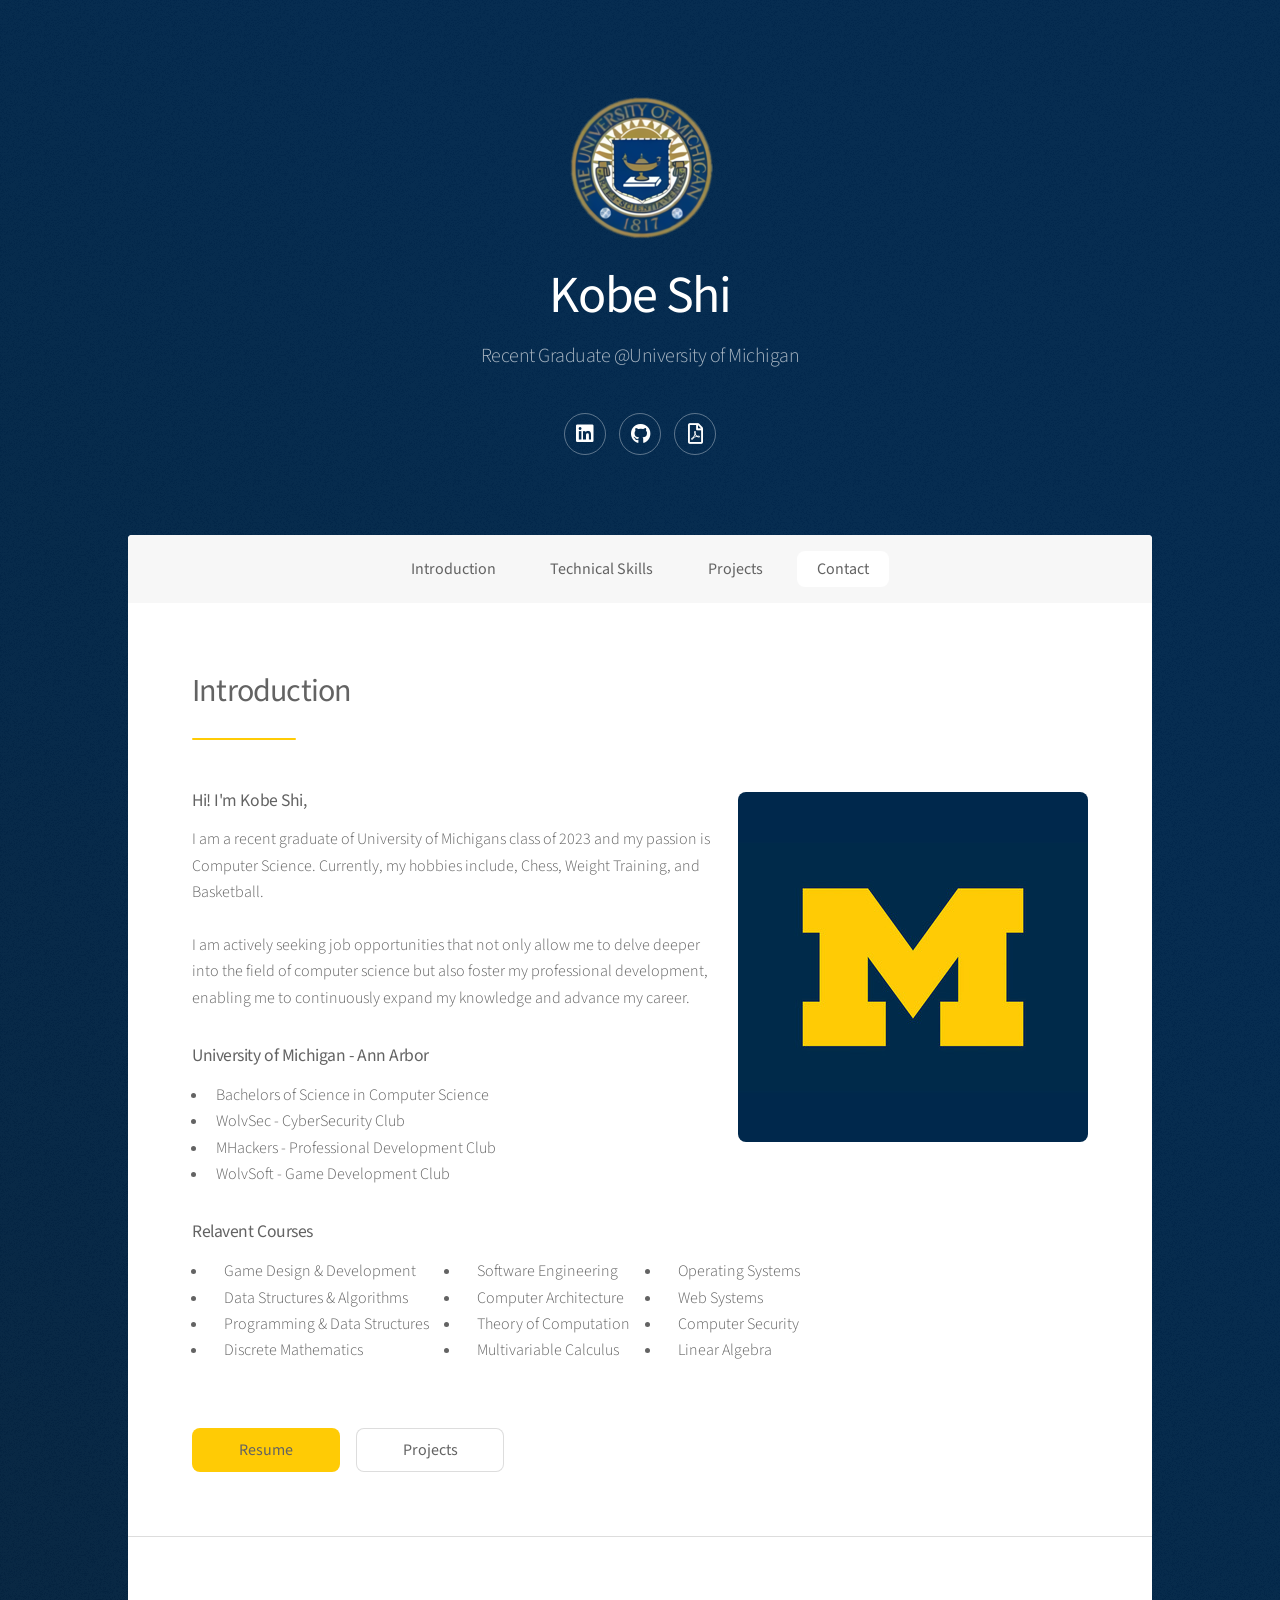
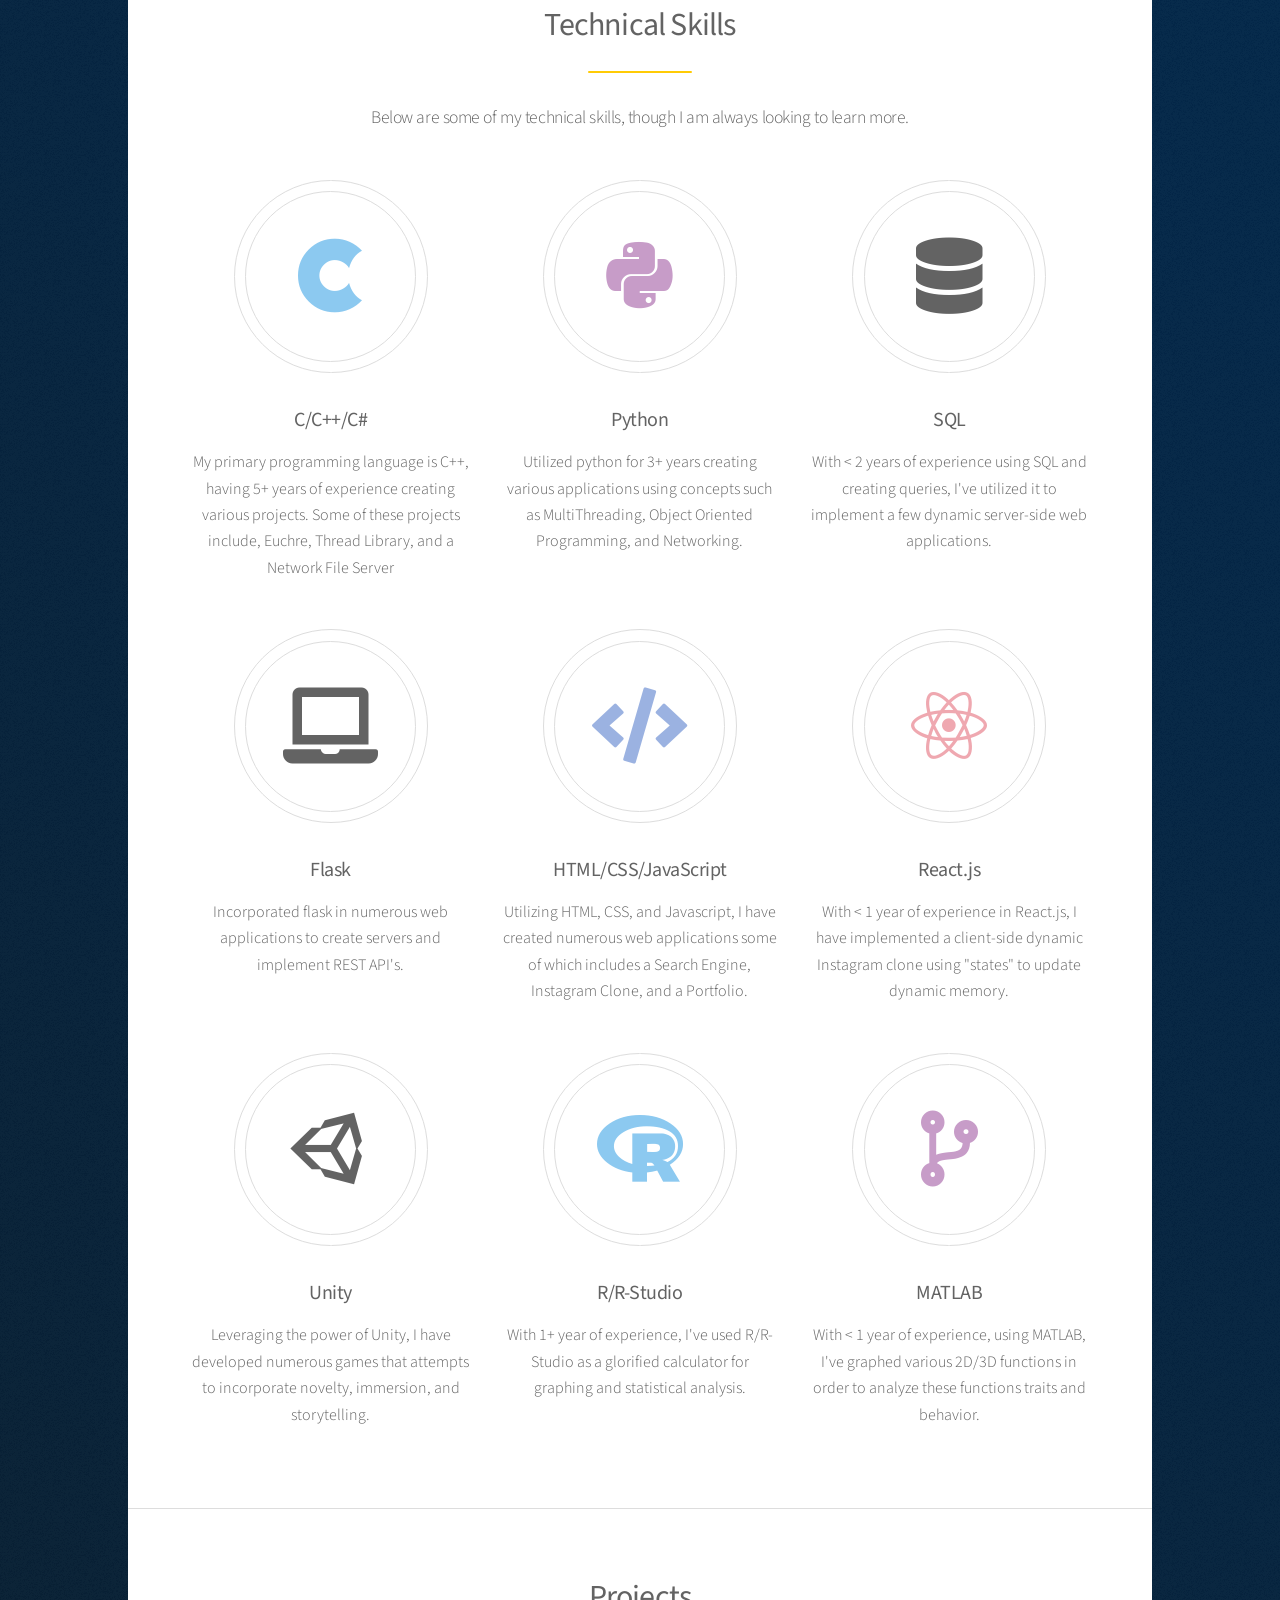
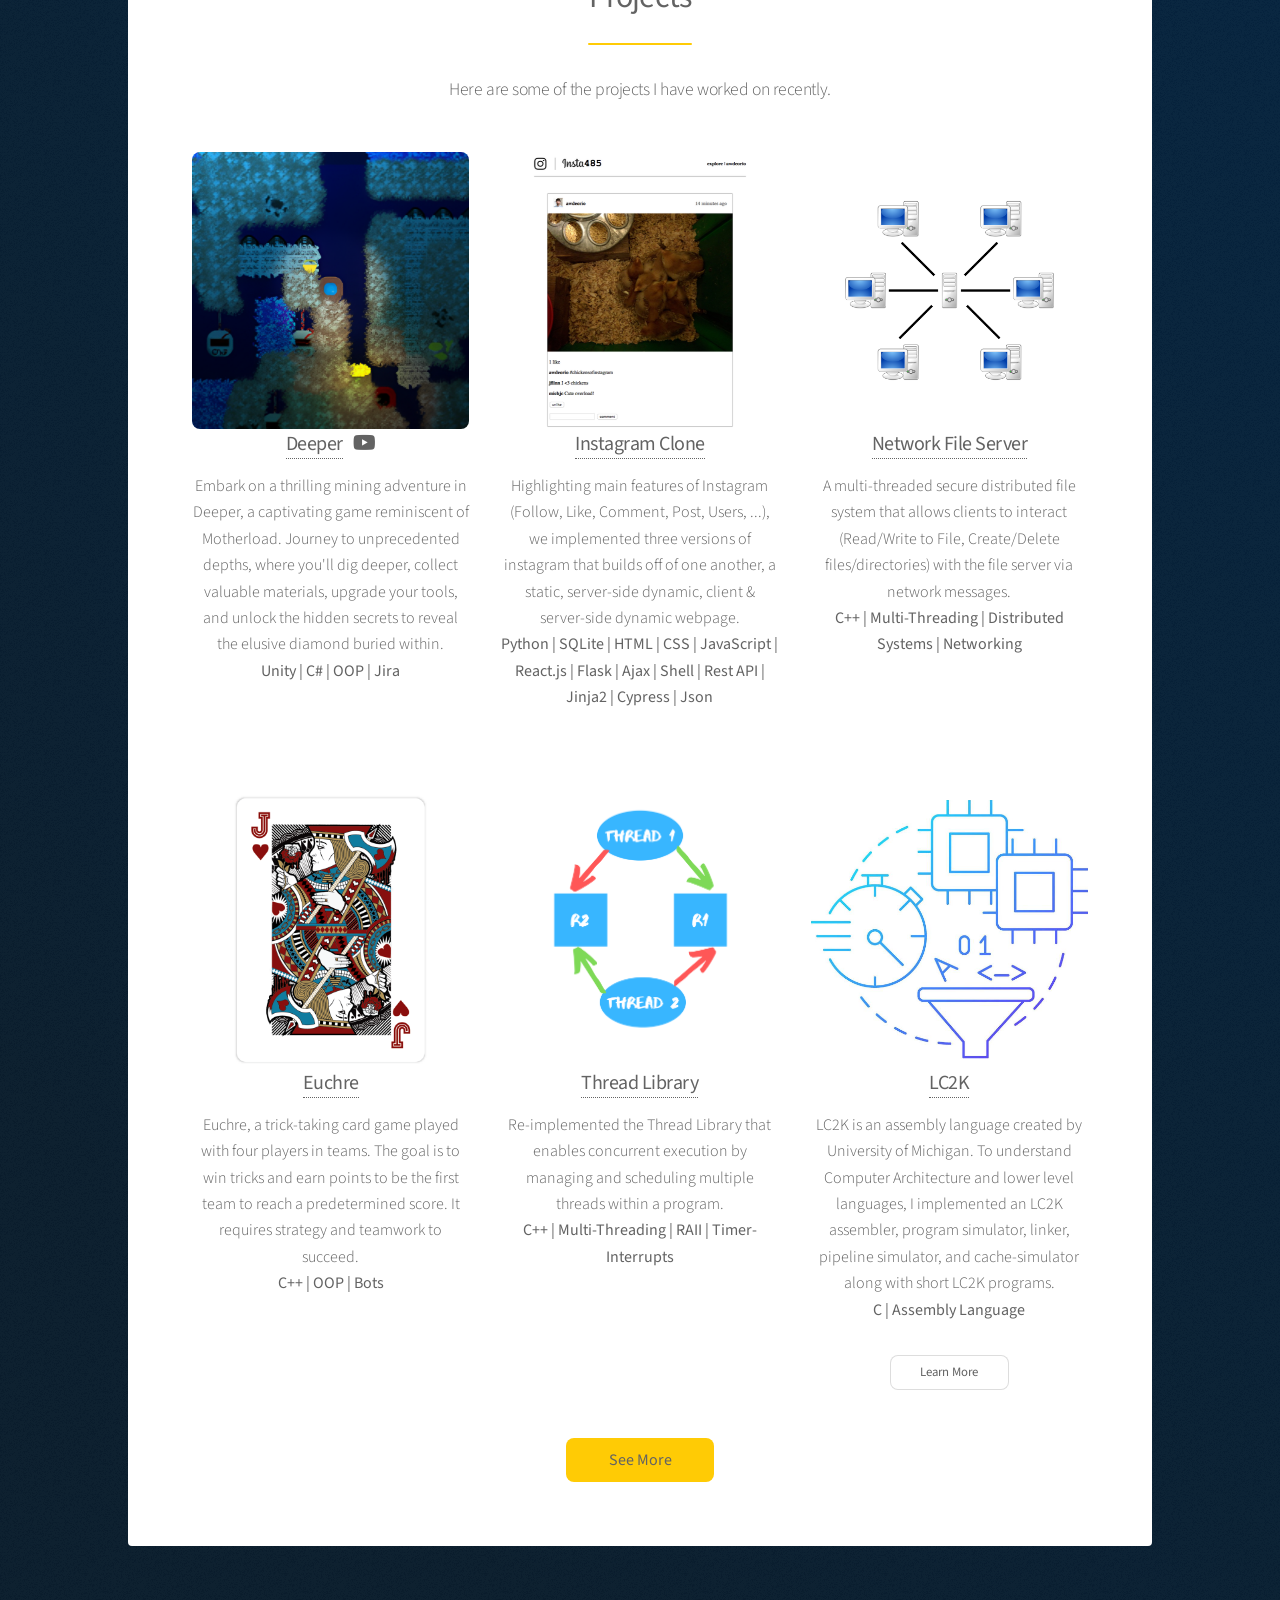
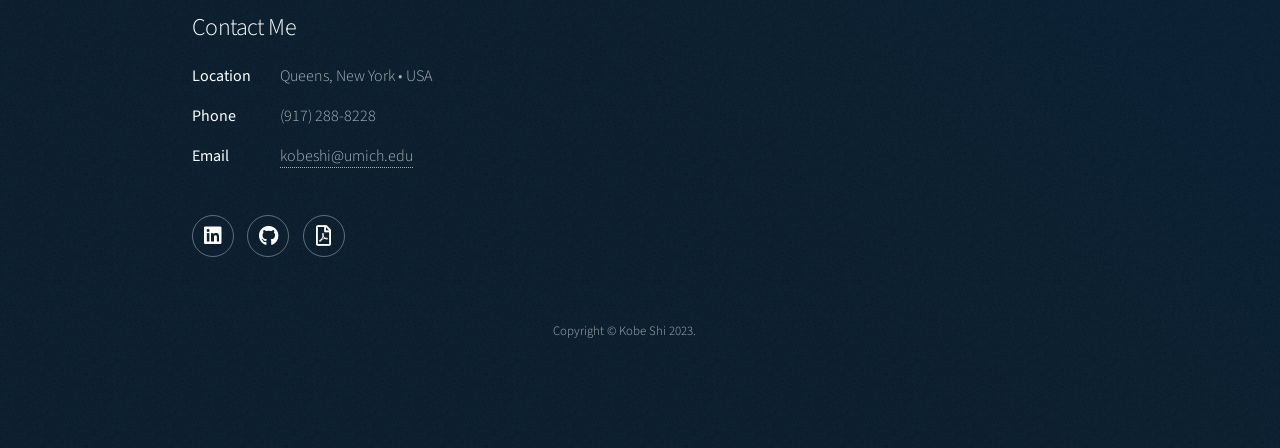
==== home.html @ b2ba7701 "webpages done" ====
<!DOCTYPE HTML>
<!--
	Stellar by HTML5 UP
	html5up.net | @ajlkn
	Free for personal and commercial use under the CCA 3.0 license (html5up.net/license)
-->
<html>
	<head>
		<title>Personal</title>
		<meta charset="utf-8" />
		<meta name="viewport" content="width=device-width, initial-scale=1, user-scalable=no" />
		<link rel="stylesheet" href="assets/css/main.css" />
		<noscript><link rel="stylesheet" href="assets/css/noscript.css" /></noscript>
	</head>
	<body class="is-preload">

		<!-- Wrapper -->
			<div id="wrapper">

				<!-- Header -->
					<header id="header" class="alt">
						<span class="logo"><img src="images/UofMSealEnh.png" alt="" /></span>
						<h1><b>Kobe Shi</b></h1>
						<p>Recent Graduate @University of Michigan </p>
						<ul class="icons">
							<li><a href="https://www.linkedin.com/in/kobeshi/" target="_blank" class="icon brands fa-linkedin alt"><span class="label">LinkedIn</span></a></li>
							<li><a href="https://github.com/jkobeshi" target="_blank" class="icon brands fa-github alt"><span class="label">GitHub</span></a></li>
							<li><a href="Resume-1.0.pdf" target="_blank" class="icon minor fa-file-pdf alt"><span class="label">Resume</span></a></li>
						</ul>
					</header>

				<!-- Nav -->
					<nav id="nav">
						<ul>
							<li><a href="#intro" class="active"><b>Introduction</b></a></li>
							<li><a href="#first"><b>Technical Skills</b></a></li>
							<li><a href="#second"><b>Projects</b></a></li>
							<!-- <li><a href="#third"><b>Experience</b></a></li> -->
							<li><a href="#footer"><b>Contact</b></a></li>
						</ul>
					</nav>

				<!-- Main -->
					<div id="main">

						<!-- Introduction -->
							<section id="intro" class="main">
									<div class="content">
										<header class="major">
											<h2><b>Introduction</b></h2>
										</header>
										<section>
											<p><span class="image right"><img src="images/logo.jpg" alt="U of M" /></span>
												<h4><b>Hi! I'm Kobe Shi,</b></h4>

												I am a recent graduate of University of Michigans class of 2023 and my passion is Computer Science. 
												Currently, my hobbies include, Chess, Weight Training, and Basketball.<br><br>
		
												I am actively seeking job opportunities that not only allow me to delve deeper into 
												the field of computer science but also foster my professional development, enabling me to 
												continuously expand my knowledge and advance my career.
											</p>
										</section>
										<section>
											<h4><b>University of Michigan - Ann Arbor</b></h4>
											<ul>
												<li>Bachelors of Science in Computer Science</li>
												<li>WolvSec - CyberSecurity Club</li>
												<li>MHackers - Professional Development Club</li>
												<li>WolvSoft - Game Development Club</li>
											</ul>
												<h4><b>Relavent Courses</b></h4>
												<ul class="actions">
													<li>
														<ul>
															
															<li>Game Design & Development</li>
															<li>Data Structures & Algorithms</li>
															<li>Programming & Data Structures</li>
															<li>Discrete Mathematics</li>
														</ul>
													</li>
													<li>
														<ul>
															<li>Software Engineering</li>
															<li>Computer Architecture</li>
															<li>Theory of Computation</li>
															<li>Multivariable Calculus</li>
														</ul>
														
													</li>
													<li>
														<ul>
															<li>Operating Systems</li>
															<li>Web Systems</li>
															<li>Computer Security</li>
															<li>Linear Algebra</li>
														</ul>
														
													</li>
												</ul>
											<ul class="actions">
												<li><a href="Resume-1.0.pdf" target="_blank" class="primary button"><b>Resume</b></a></li>
												<li><a href="#second" class="button"><b>Projects</b></a></li>
											</ul>
										</section>
										
										
									</div>	
							</section>

						<!-- First Section -->
							<section id="first" class="main special">
								<header class="major">
									<h2><b>Technical Skills</b></h2>
									<h4>Below are some of my technical skills, though I am always looking to learn more.</h4>
								</header>
								
								<ul class="features">
									<li>
										<span class="icon major brands style5 fa-cuttlefish"></span>
										<h3><b>C/C++/C#</b></h3>
										<p>My primary programming language is C++, having 5+ years of experience creating various projects.
											Some of these projects include, Euchre, Thread Library, and a Network File Server
										</p>
									</li>
									<li>
										<span class="icon major brands style2 fa-python"></span>
										<h3><b>Python</b></h3>
										<p>Utilized python for 3+ years creating various applications using concepts such as
											MultiThreading, Object Oriented Programming, and Networking.
										</p>
									</li>
									<li>
										<span class="icon major solid fa-database"></span>
										<h3><b>SQL</b></h3>
										<p>With &lt 2 years of experience using SQL and creating queries, I've utilized it to implement
											 a few dynamic server-side web applications.</p>
									</li>
									<li>
										<span class="icon major solid fa-laptop"></span>
										<h3><b>Flask</b></h3>
										<p>Incorporated flask in numerous web applications to create servers and implement REST API's.</p>
									</li>
									<li>
										<span class="icon solid major style4 fa-code"></span>
										<h3><b>HTML/CSS/JavaScript</b></h3>
										<p>Utilizing HTML, CSS, and Javascript, I have created numerous web applications
											some of which includes a Search Engine, Instagram Clone, and a Portfolio.</p>
									</li>
									<li>
										<span class="icon major brands style1 fa-react"></span>
										<h3><b>React.js</b></h3>
										<p>With &lt 1 year of experience in React.js, I have implemented a client-side dynamic
											Instagram clone using "states" to update dynamic memory.
										</p>
									</li>
									<li>
										<span class="icon major brands fa-unity"></span>
										<h3><b>Unity</b></h3>
										<p>Leveraging the power of Unity, I have developed numerous games that attempts to incorporate
											novelty, immersion, and storytelling.</p>
									</li>
									<li>
										<span class="icon major brands style5 fa-r-project"></span>
										<h3><b>R/R-Studio</b></h3>
										<p>With 1+ year of experience, I've used R/R-Studio as a glorified calculator 
											for graphing and statistical analysis.</p>
									</li>
									<li>
										<span class="icon major solid style2 fa-code-branch"></span>
										<h3><b>MATLAB</b></h3>
										<p>With &lt 1 year of experience, using MATLAB, I've graphed various 2D/3D 
											functions in order to analyze these functions traits and behavior.</p>
									</li>
								</ul>
							</section>

						<!-- Second Section -->
							<section id="second" class="main special">
								<header class="major">
									<h2><b>Projects</b></h2>
									<h4>Here are some of the projects I have worked on recently.</h4>
								</header>
								<ul class="features">
									<li>
										<span class="image fit"><img src="images/Deeper.png" alt="" />
											<h3><b>
												<a href="tba.html">Deeper</a> 
												&nbsp;
											</b><a href="https://www.youtube.com/watch?v=bWgh9uNAmPg" target="_blank" class="icon brands fa-youtube"><span class="label">Youtube</span></a></h3>
											<p>Embark on a thrilling mining adventure in Deeper, a captivating game 
											reminiscent of Motherload. Journey to unprecedented depths, 
											where you'll dig deeper, collect valuable materials, upgrade your tools,
											 and unlock the hidden secrets to reveal the elusive diamond buried within.
											<br><b>Unity | C# | OOP | Jira</b></p>
									</li>
									<li>
										<span class="image fit"><img src="images/Insta485.png" alt="" />
										<h3><b><a href="tba.html">Instagram Clone</a></b></h3>
										<p> Highlighting main features of Instagram (Follow, Like, Comment, Post, Users, ...),
											we implemented three versions of instagram that builds off of one another,
											a static, server-side dynamic, client & server-side dynamic webpage. 
											<br><b>Python | SQLite | HTML | CSS | JavaScript | React.js | Flask |
											 Ajax | Shell | Rest API | Jinja2 | Cypress | Json</b></p>
									</li>
									<li>
										<span class="image fit"><img src="images/NFS.png" alt="" />
										<h3><b><a href="tba.html">Network File Server</a></b></h3>
										<p> A multi-threaded secure distributed file system that allows clients to
											interact (Read/Write to File, Create/Delete files/directories) with the 
											file server via network messages.
											<br><b>C++ | Multi-Threading | Distributed Systems | Networking</b></p>
									</li>
									<li>
										<span class="image fit"><img src="images/Euchre.png" alt="" />
										<h3><b><a href="tba.html">Euchre</a></b></h3>
										<p> Euchre, a trick-taking card game played with 
											four players in teams. The goal is to win tricks and earn points to be 
											the first team to reach a predetermined score. It requires strategy 
											and teamwork to succeed.
											<br><b>C++ | OOP | Bots</b></p>
									</li>
									<li>
										<span class="image fit"><img src="images/Threading-Deadlock.png" alt="" />
										<h3><b><a href="tba.html">Thread Library</a></b></h3>
										<p> Re-implemented the Thread Library that enables concurrent execution 
											by managing and scheduling multiple threads within a program.
											<br><b>C++ | Multi-Threading | RAII | Timer-Interrupts</b></p>
									</li>
									<li>
										<span class="image fit"><img src="images/LC2K.png" alt="" />
										<h3><b><a href="tba.html">LC2K</a></b></h3>
										<p> LC2K is an assembly language created by University of Michigan. To understand
											Computer Architecture and lower level languages, I implemented an LC2K
											assembler, program simulator, linker, pipeline simulator, and cache-simulator
											 along with short LC2K programs.
											<br><b>C | Assembly Language</b></p>
											<a href="tba.html" class="small button"><b>Learn More</b></a>
									</li>
								</ul>

								<!-- Use class content to create 2 column paragraphs -->
								<!-- <p class="content">Nam elementum nisl et mi a commodo porttitor. Morbi sit amet nisl eu arcu faucibus hendrerit vel a risus. Nam a orci mi, elementum ac arcu sit amet, fermentum pellentesque et purus. Integer maximus varius lorem, sed convallis diam accumsan sed. Etiam porttitor placerat sapien, sed eleifend a enim pulvinar faucibus semper quis ut arcu. Ut non nisl a mollis est efficitur vestibulum. Integer eget purus nec nulla mattis et accumsan ut magna libero. Morbi auctor iaculis porttitor. Sed ut magna ac risus et hendrerit scelerisque. Praesent eleifend lacus in lectus aliquam porta. Cras eu ornare dui curabitur lacinia.</p> -->
								<footer class="major">
									<ul class="actions special">
										<li><a href="projects.html" class="primary button"><b>See More</b></a></li>
									</ul>
								</footer>
							</section>

						<!-- Get Started -->
							<!-- <section id="third" class="main special">
								<header class="major">
									<h2><b>Experience</b></h2>
									<p>To be added.</p>
								</header>
							</section> -->

					</div>

				<!-- Footer -->
					<footer id="footer">
						<section>
							<h2>Contact Me</h2>
							<dl class="alt">
								<dt>Location</dt>
								<dd>Queens, New York &bull; USA</dd>
								<dt>Phone</dt>
								<dd>(917) 288-8228</dd>
								<dt>Email</dt>
								<dd><a href="mailto: kobeshi@umich.edu">kobeshi@umich.edu</a></dd>
							</dl>
							<ul class="icons">
								<li><a href="https://www.linkedin.com/in/kobeshi/" target="_blank" class="icon brands fa-linkedin alt"><span class="label">LinkedIn</span></a></li>
								<li><a href="https://github.com/jkobeshi" target="_blank" class="icon brands fa-github alt"><span class="label">GitHub</span></a></li>
								<li><a href="Resume-1.0.pdf" target="_blank" class="icon minor fa-file-pdf alt"><span class="label">Resume</span></a></li>
							</ul>
						</section>
						<p class="copyright">Copyright &copy; Kobe Shi 2023.</p>
					</footer>

			</div>

		<!-- Scripts -->
			<script src="assets/js/jquery.min.js"></script>
			<script src="assets/js/jquery.scrollex.min.js"></script>
			<script src="assets/js/jquery.scrolly.min.js"></script>
			<script src="assets/js/browser.min.js"></script>
			<script src="assets/js/breakpoints.min.js"></script>
			<script src="assets/js/util.js"></script>
			<script src="assets/js/main.js"></script>

	</body>
</html>
---- assets/css/main.css ----
@import url(fontawesome-all.min.css);
@import 'https://fonts.googleapis.com/css?family=Source+Sans+Pro:300,400';

/*
	Stellar by HTML5 UP
	html5up.net | @ajlkn
	Free for personal and commercial use under the CCA 3.0 license (html5up.net/license)
*/

html, body, div, span, applet, object,
iframe, h1, h2, h3, h4, h5, h6, p, blockquote,
pre, a, abbr, acronym, address, big, cite,
code, del, dfn, em, img, ins, kbd, q, s, samp,
small, strike, strong, sub, sup, tt, var, b,
u, i, center, dl, dt, dd, ol, ul, li, fieldset,
form, label, legend, table, caption, tbody,
tfoot, thead, tr, th, td, article, aside,
canvas, details, embed, figure, figcaption,
footer, header, hgroup, menu, nav, output, ruby,
section, summary, time, mark, audio, video {
	margin: 0;
	padding: 0;
	border: 0;
	font-size: 100%;
	font: inherit;
	vertical-align: baseline;}

article, aside, details, figcaption, figure,
footer, header, hgroup, menu, nav, section {
	display: block;}

body {
	line-height: 1;
}

ol, ul {
	list-style: none;
}

blockquote, q {
	quotes: none;
}

	blockquote:before, blockquote:after, q:before, q:after {
		content: '';
		content: none;
	}

table {
	border-collapse: collapse;
	border-spacing: 0;
}

body {
	-webkit-text-size-adjust: none;
}

mark {
	background-color: transparent;
	color: inherit;
}

input::-moz-focus-inner {
	border: 0;
	padding: 0;
}

input, select, textarea {
	-moz-appearance: none;
	-webkit-appearance: none;
	-ms-appearance: none;
	appearance: none;
}

/* Basic */

	@-ms-viewport {
		width: device-width;
	}

	body {
		-ms-overflow-style: scrollbar;
	}

	@media screen and (max-width: 480px) {

		html, body {
			min-width: 320px;
		}

	}

	html {
		box-sizing: border-box;
	}

	*, *:before, *:after {
		box-sizing: inherit;
	}

	body {
		background-color: #00274C;
		background-image: url("images/overlay.png"), -moz-linear-gradient(45deg, #081b29 15%, #00274C 85%);
		background-image: url("images/overlay.png"), -webkit-linear-gradient(45deg, #081b29  15%, #00274C 85%);
		background-image: url("images/overlay.png"), -ms-linear-gradient(45deg, #081b29  15%, #00274C 85%);
		background-image: url("images/overlay.png"), linear-gradient(45deg, #081b29  15%, #00274C 85%);
	}

		body.is-preload *, body.is-preload *:before, body.is-preload *:after {
			-moz-animation: none !important;
			-webkit-animation: none !important;
			-ms-animation: none !important;
			animation: none !important;
			-moz-transition: none !important;
			-webkit-transition: none !important;
			-ms-transition: none !important;
			transition: none !important;
		}

/* Type */

	body {
		background-color: #935d8c;
		color: rgba(255, 255, 255, 0.65);
	}

	body, input, select, textarea {
		font-family: "Source Sans Pro", Helvetica, sans-serif;
		font-size: 17pt;
		font-weight: 300;
		line-height: 1.65;
	}

		@media screen and (max-width: 1680px) {

			body, input, select, textarea {
				font-size: 14pt;
			}

		}

		@media screen and (max-width: 1280px) {

			body, input, select, textarea {
				font-size: 12pt;
			}

		}

		@media screen and (max-width: 360px) {

			body, input, select, textarea {
				font-size: 11pt;
			}

		}

	a {
		-moz-transition: color 0.2s ease, border-bottom 0.2s ease;
		-webkit-transition: color 0.2s ease, border-bottom 0.2s ease;
		-ms-transition: color 0.2s ease, border-bottom 0.2s ease;
		transition: color 0.2s ease, border-bottom 0.2s ease;
		text-decoration: none;
		border-bottom: dotted 1px;
		color: inherit;
	}

		a:hover {
			border-bottom-color: transparent;
		}

	strong, b {
		font-weight: 400;
	}

	em, i {
		font-style: italic;
	}

	p {
		margin: 0 0 2em 0;
	}

		p.content {
			-moz-columns: 20em 2;
			-webkit-columns: 20em 2;
			-ms-columns: 20em 2;
			columns: 20em 2;
			-moz-column-gap: 2em;
			-webkit-column-gap: 2em;
			-ms-column-gap: 2em;
			column-gap: 2em;
			text-align: justify;
		}

	h1, h2, h3, h4, h5, h6 {
		font-weight: 300;
		line-height: 1.5;
		margin: 0 0 0.7em 0;
		letter-spacing: -0.025em;
	}

		h1 a, h2 a, h3 a, h4 a, h5 a, h6 a {
			color: inherit;
			text-decoration: none;
		}

	h1 {
		font-size: 2.5em;
		line-height: 1.2;
	}

	h2 {
		font-size: 1.5em;
	}

	h3 {
		font-size: 1.25em;
	}

	h4 {
		font-size: 1.1em;
	}

	h5 {
		font-size: 0.9em;
	}

	h6 {
		font-size: 0.7em;
	}

	@media screen and (max-width: 736px) {

		h1 {
			font-size: 2em;
		}

	}

	sub {
		font-size: 0.8em;
		position: relative;
		top: 0.5em;
	}

	sup {
		font-size: 0.8em;
		position: relative;
		top: -0.5em;
	}

	blockquote {
		border-left: solid 4px;
		font-style: italic;
		margin: 0 0 2em 0;
		padding: 0.5em 0 0.5em 2em;
	}

	code {
		border-radius: 8px;
		border: solid 1px;
		font-family: "Courier New", monospace;
		font-size: 0.9em;
		margin: 0 0.25em;
		padding: 0.25em 0.65em;
	}

	pre {
		-webkit-overflow-scrolling: touch;
		font-family: "Courier New", monospace;
		font-size: 0.9em;
		margin: 0 0 2em 0;
	}

		pre code {
			display: block;
			line-height: 1.75;
			padding: 1em 1.5em;
			overflow-x: auto;
		}

	hr {
		border: 0;
		border-bottom: solid 1px;
		margin: 2em 0;
	}

		hr.major {
			margin: 3em 0;
		}

	.align-left {
		text-align: left;
	}

	.align-center {
		text-align: center;
	}

	.align-right {
		text-align: right;
	}

	input, select, textarea {
		color: #ffffff;
	}

	a:hover {
		color: #ffffff;
	}

	strong, b {
		color: #ffffff;
	}

	h1, h2, h3, h4, h5, h6 {
		color: #ffffff;
	}

	blockquote {
		border-left-color: rgba(255, 255, 255, 0.35);
	}

	code {
		background: rgba(255, 255, 255, 0.075);
		border-color: rgba(255, 255, 255, 0.35);
	}

	hr {
		border-bottom-color: rgba(255, 255, 255, 0.35);
	}

/* Row */

	.row {
		display: flex;
		flex-wrap: wrap;
		box-sizing: border-box;
		align-items: stretch;
	}

		.row > * {
			box-sizing: border-box;
		}

		.row.gtr-uniform > * > :last-child {
			margin-bottom: 0;
		}

		.row.aln-left {
			justify-content: flex-start;
		}

		.row.aln-center {
			justify-content: center;
		}

		.row.aln-right {
			justify-content: flex-end;
		}

		.row.aln-top {
			align-items: flex-start;
		}

		.row.aln-middle {
			align-items: center;
		}

		.row.aln-bottom {
			align-items: flex-end;
		}

		.row > .imp {
			order: -1;
		}

		.row > .col-1 {
			width: 8.33333%;
		}

		.row > .off-1 {
			margin-left: 8.33333%;
		}

		.row > .col-2 {
			width: 16.66667%;
		}

		.row > .off-2 {
			margin-left: 16.66667%;
		}

		.row > .col-3 {
			width: 25%;
		}

		.row > .off-3 {
			margin-left: 25%;
		}

		.row > .col-4 {
			width: 33.33333%;
		}

		.row > .off-4 {
			margin-left: 33.33333%;
		}

		.row > .col-5 {
			width: 41.66667%;
		}

		.row > .off-5 {
			margin-left: 41.66667%;
		}

		.row > .col-6 {
			width: 50%;
		}

		.row > .off-6 {
			margin-left: 50%;
		}

		.row > .col-7 {
			width: 58.33333%;
		}

		.row > .off-7 {
			margin-left: 58.33333%;
		}

		.row > .col-8 {
			width: 66.66667%;
		}

		.row > .off-8 {
			margin-left: 66.66667%;
		}

		.row > .col-9 {
			width: 75%;
		}

		.row > .off-9 {
			margin-left: 75%;
		}

		.row > .col-10 {
			width: 83.33333%;
		}

		.row > .off-10 {
			margin-left: 83.33333%;
		}

		.row > .col-11 {
			width: 91.66667%;
		}

		.row > .off-11 {
			margin-left: 91.66667%;
		}

		.row > .col-12 {
			width: 100%;
		}

		.row > .off-12 {
			margin-left: 100%;
		}

		.row.gtr-0 {
			margin-top: 0;
			margin-left: 0em;
		}

			.row.gtr-0 > * {
				padding: 0 0 0 0em;
			}

			.row.gtr-0.gtr-uniform {
				margin-top: 0em;
			}

				.row.gtr-0.gtr-uniform > * {
					padding-top: 0em;
				}

		.row.gtr-25 {
			margin-top: 0;
			margin-left: -0.375em;
		}

			.row.gtr-25 > * {
				padding: 0 0 0 0.375em;
			}

			.row.gtr-25.gtr-uniform {
				margin-top: -0.375em;
			}

				.row.gtr-25.gtr-uniform > * {
					padding-top: 0.375em;
				}

		.row.gtr-50 {
			margin-top: 0;
			margin-left: -0.75em;
		}

			.row.gtr-50 > * {
				padding: 0 0 0 0.75em;
			}

			.row.gtr-50.gtr-uniform {
				margin-top: -0.75em;
			}

				.row.gtr-50.gtr-uniform > * {
					padding-top: 0.75em;
				}

		.row {
			margin-top: 0;
			margin-left: -1.5em;
		}

			.row > * {
				padding: 0 0 0 1.5em;
			}

			.row.gtr-uniform {
				margin-top: -1.5em;
			}

				.row.gtr-uniform > * {
					padding-top: 1.5em;
				}

		.row.gtr-150 {
			margin-top: 0;
			margin-left: -2.25em;
		}

			.row.gtr-150 > * {
				padding: 0 0 0 2.25em;
			}

			.row.gtr-150.gtr-uniform {
				margin-top: -2.25em;
			}

				.row.gtr-150.gtr-uniform > * {
					padding-top: 2.25em;
				}

		.row.gtr-200 {
			margin-top: 0;
			margin-left: -3em;
		}

			.row.gtr-200 > * {
				padding: 0 0 0 3em;
			}

			.row.gtr-200.gtr-uniform {
				margin-top: -3em;
			}

				.row.gtr-200.gtr-uniform > * {
					padding-top: 3em;
				}

		@media screen and (max-width: 1680px) {

			.row {
				display: flex;
				flex-wrap: wrap;
				box-sizing: border-box;
				align-items: stretch;
			}

				.row > * {
					box-sizing: border-box;
				}

				.row.gtr-uniform > * > :last-child {
					margin-bottom: 0;
				}

				.row.aln-left {
					justify-content: flex-start;
				}

				.row.aln-center {
					justify-content: center;
				}

				.row.aln-right {
					justify-content: flex-end;
				}

				.row.aln-top {
					align-items: flex-start;
				}

				.row.aln-middle {
					align-items: center;
				}

				.row.aln-bottom {
					align-items: flex-end;
				}

				.row > .imp-xlarge {
					order: -1;
				}

				.row > .col-1-xlarge {
					width: 8.33333%;
				}

				.row > .off-1-xlarge {
					margin-left: 8.33333%;
				}

				.row > .col-2-xlarge {
					width: 16.66667%;
				}

				.row > .off-2-xlarge {
					margin-left: 16.66667%;
				}

				.row > .col-3-xlarge {
					width: 25%;
				}

				.row > .off-3-xlarge {
					margin-left: 25%;
				}

				.row > .col-4-xlarge {
					width: 33.33333%;
				}

				.row > .off-4-xlarge {
					margin-left: 33.33333%;
				}

				.row > .col-5-xlarge {
					width: 41.66667%;
				}

				.row > .off-5-xlarge {
					margin-left: 41.66667%;
				}

				.row > .col-6-xlarge {
					width: 50%;
				}

				.row > .off-6-xlarge {
					margin-left: 50%;
				}

				.row > .col-7-xlarge {
					width: 58.33333%;
				}

				.row > .off-7-xlarge {
					margin-left: 58.33333%;
				}

				.row > .col-8-xlarge {
					width: 66.66667%;
				}

				.row > .off-8-xlarge {
					margin-left: 66.66667%;
				}

				.row > .col-9-xlarge {
					width: 75%;
				}

				.row > .off-9-xlarge {
					margin-left: 75%;
				}

				.row > .col-10-xlarge {
					width: 83.33333%;
				}

				.row > .off-10-xlarge {
					margin-left: 83.33333%;
				}

				.row > .col-11-xlarge {
					width: 91.66667%;
				}

				.row > .off-11-xlarge {
					margin-left: 91.66667%;
				}

				.row > .col-12-xlarge {
					width: 100%;
				}

				.row > .off-12-xlarge {
					margin-left: 100%;
				}

				.row.gtr-0 {
					margin-top: 0;
					margin-left: 0em;
				}

					.row.gtr-0 > * {
						padding: 0 0 0 0em;
					}

					.row.gtr-0.gtr-uniform {
						margin-top: 0em;
					}

						.row.gtr-0.gtr-uniform > * {
							padding-top: 0em;
						}

				.row.gtr-25 {
					margin-top: 0;
					margin-left: -0.375em;
				}

					.row.gtr-25 > * {
						padding: 0 0 0 0.375em;
					}

					.row.gtr-25.gtr-uniform {
						margin-top: -0.375em;
					}

						.row.gtr-25.gtr-uniform > * {
							padding-top: 0.375em;
						}

				.row.gtr-50 {
					margin-top: 0;
					margin-left: -0.75em;
				}

					.row.gtr-50 > * {
						padding: 0 0 0 0.75em;
					}

					.row.gtr-50.gtr-uniform {
						margin-top: -0.75em;
					}

						.row.gtr-50.gtr-uniform > * {
							padding-top: 0.75em;
						}

				.row {
					margin-top: 0;
					margin-left: -1.5em;
				}

					.row > * {
						padding: 0 0 0 1.5em;
					}

					.row.gtr-uniform {
						margin-top: -1.5em;
					}

						.row.gtr-uniform > * {
							padding-top: 1.5em;
						}

				.row.gtr-150 {
					margin-top: 0;
					margin-left: -2.25em;
				}

					.row.gtr-150 > * {
						padding: 0 0 0 2.25em;
					}

					.row.gtr-150.gtr-uniform {
						margin-top: -2.25em;
					}

						.row.gtr-150.gtr-uniform > * {
							padding-top: 2.25em;
						}

				.row.gtr-200 {
					margin-top: 0;
					margin-left: -3em;
				}

					.row.gtr-200 > * {
						padding: 0 0 0 3em;
					}

					.row.gtr-200.gtr-uniform {
						margin-top: -3em;
					}

						.row.gtr-200.gtr-uniform > * {
							padding-top: 3em;
						}

		}

		@media screen and (max-width: 1280px) {

			.row {
				display: flex;
				flex-wrap: wrap;
				box-sizing: border-box;
				align-items: stretch;
			}

				.row > * {
					box-sizing: border-box;
				}

				.row.gtr-uniform > * > :last-child {
					margin-bottom: 0;
				}

				.row.aln-left {
					justify-content: flex-start;
				}

				.row.aln-center {
					justify-content: center;
				}

				.row.aln-right {
					justify-content: flex-end;
				}

				.row.aln-top {
					align-items: flex-start;
				}

				.row.aln-middle {
					align-items: center;
				}

				.row.aln-bottom {
					align-items: flex-end;
				}

				.row > .imp-large {
					order: -1;
				}

				.row > .col-1-large {
					width: 8.33333%;
				}

				.row > .off-1-large {
					margin-left: 8.33333%;
				}

				.row > .col-2-large {
					width: 16.66667%;
				}

				.row > .off-2-large {
					margin-left: 16.66667%;
				}

				.row > .col-3-large {
					width: 25%;
				}

				.row > .off-3-large {
					margin-left: 25%;
				}

				.row > .col-4-large {
					width: 33.33333%;
				}

				.row > .off-4-large {
					margin-left: 33.33333%;
				}

				.row > .col-5-large {
					width: 41.66667%;
				}

				.row > .off-5-large {
					margin-left: 41.66667%;
				}

				.row > .col-6-large {
					width: 50%;
				}

				.row > .off-6-large {
					margin-left: 50%;
				}

				.row > .col-7-large {
					width: 58.33333%;
				}

				.row > .off-7-large {
					margin-left: 58.33333%;
				}

				.row > .col-8-large {
					width: 66.66667%;
				}

				.row > .off-8-large {
					margin-left: 66.66667%;
				}

				.row > .col-9-large {
					width: 75%;
				}

				.row > .off-9-large {
					margin-left: 75%;
				}

				.row > .col-10-large {
					width: 83.33333%;
				}

				.row > .off-10-large {
					margin-left: 83.33333%;
				}

				.row > .col-11-large {
					width: 91.66667%;
				}

				.row > .off-11-large {
					margin-left: 91.66667%;
				}

				.row > .col-12-large {
					width: 100%;
				}

				.row > .off-12-large {
					margin-left: 100%;
				}

				.row.gtr-0 {
					margin-top: 0;
					margin-left: 0em;
				}

					.row.gtr-0 > * {
						padding: 0 0 0 0em;
					}

					.row.gtr-0.gtr-uniform {
						margin-top: 0em;
					}

						.row.gtr-0.gtr-uniform > * {
							padding-top: 0em;
						}

				.row.gtr-25 {
					margin-top: 0;
					margin-left: -0.375em;
				}

					.row.gtr-25 > * {
						padding: 0 0 0 0.375em;
					}

					.row.gtr-25.gtr-uniform {
						margin-top: -0.375em;
					}

						.row.gtr-25.gtr-uniform > * {
							padding-top: 0.375em;
						}

				.row.gtr-50 {
					margin-top: 0;
					margin-left: -0.75em;
				}

					.row.gtr-50 > * {
						padding: 0 0 0 0.75em;
					}

					.row.gtr-50.gtr-uniform {
						margin-top: -0.75em;
					}

						.row.gtr-50.gtr-uniform > * {
							padding-top: 0.75em;
						}

				.row {
					margin-top: 0;
					margin-left: -1.5em;
				}

					.row > * {
						padding: 0 0 0 1.5em;
					}

					.row.gtr-uniform {
						margin-top: -1.5em;
					}

						.row.gtr-uniform > * {
							padding-top: 1.5em;
						}

				.row.gtr-150 {
					margin-top: 0;
					margin-left: -2.25em;
				}

					.row.gtr-150 > * {
						padding: 0 0 0 2.25em;
					}

					.row.gtr-150.gtr-uniform {
						margin-top: -2.25em;
					}

						.row.gtr-150.gtr-uniform > * {
							padding-top: 2.25em;
						}

				.row.gtr-200 {
					margin-top: 0;
					margin-left: -3em;
				}

					.row.gtr-200 > * {
						padding: 0 0 0 3em;
					}

					.row.gtr-200.gtr-uniform {
						margin-top: -3em;
					}

						.row.gtr-200.gtr-uniform > * {
							padding-top: 3em;
						}

		}

		@media screen and (max-width: 980px) {

			.row {
				display: flex;
				flex-wrap: wrap;
				box-sizing: border-box;
				align-items: stretch;
			}

				.row > * {
					box-sizing: border-box;
				}

				.row.gtr-uniform > * > :last-child {
					margin-bottom: 0;
				}

				.row.aln-left {
					justify-content: flex-start;
				}

				.row.aln-center {
					justify-content: center;
				}

				.row.aln-right {
					justify-content: flex-end;
				}

				.row.aln-top {
					align-items: flex-start;
				}

				.row.aln-middle {
					align-items: center;
				}

				.row.aln-bottom {
					align-items: flex-end;
				}

				.row > .imp-medium {
					order: -1;
				}

				.row > .col-1-medium {
					width: 8.33333%;
				}

				.row > .off-1-medium {
					margin-left: 8.33333%;
				}

				.row > .col-2-medium {
					width: 16.66667%;
				}

				.row > .off-2-medium {
					margin-left: 16.66667%;
				}

				.row > .col-3-medium {
					width: 25%;
				}

				.row > .off-3-medium {
					margin-left: 25%;
				}

				.row > .col-4-medium {
					width: 33.33333%;
				}

				.row > .off-4-medium {
					margin-left: 33.33333%;
				}

				.row > .col-5-medium {
					width: 41.66667%;
				}

				.row > .off-5-medium {
					margin-left: 41.66667%;
				}

				.row > .col-6-medium {
					width: 50%;
				}

				.row > .off-6-medium {
					margin-left: 50%;
				}

				.row > .col-7-medium {
					width: 58.33333%;
				}

				.row > .off-7-medium {
					margin-left: 58.33333%;
				}

				.row > .col-8-medium {
					width: 66.66667%;
				}

				.row > .off-8-medium {
					margin-left: 66.66667%;
				}

				.row > .col-9-medium {
					width: 75%;
				}

				.row > .off-9-medium {
					margin-left: 75%;
				}

				.row > .col-10-medium {
					width: 83.33333%;
				}

				.row > .off-10-medium {
					margin-left: 83.33333%;
				}

				.row > .col-11-medium {
					width: 91.66667%;
				}

				.row > .off-11-medium {
					margin-left: 91.66667%;
				}

				.row > .col-12-medium {
					width: 100%;
				}

				.row > .off-12-medium {
					margin-left: 100%;
				}

				.row.gtr-0 {
					margin-top: 0;
					margin-left: 0em;
				}

					.row.gtr-0 > * {
						padding: 0 0 0 0em;
					}

					.row.gtr-0.gtr-uniform {
						margin-top: 0em;
					}

						.row.gtr-0.gtr-uniform > * {
							padding-top: 0em;
						}

				.row.gtr-25 {
					margin-top: 0;
					margin-left: -0.375em;
				}

					.row.gtr-25 > * {
						padding: 0 0 0 0.375em;
					}

					.row.gtr-25.gtr-uniform {
						margin-top: -0.375em;
					}

						.row.gtr-25.gtr-uniform > * {
							padding-top: 0.375em;
						}

				.row.gtr-50 {
					margin-top: 0;
					margin-left: -0.75em;
				}

					.row.gtr-50 > * {
						padding: 0 0 0 0.75em;
					}

					.row.gtr-50.gtr-uniform {
						margin-top: -0.75em;
					}

						.row.gtr-50.gtr-uniform > * {
							padding-top: 0.75em;
						}

				.row {
					margin-top: 0;
					margin-left: -1.5em;
				}

					.row > * {
						padding: 0 0 0 1.5em;
					}

					.row.gtr-uniform {
						margin-top: -1.5em;
					}

						.row.gtr-uniform > * {
							padding-top: 1.5em;
						}

				.row.gtr-150 {
					margin-top: 0;
					margin-left: -2.25em;
				}

					.row.gtr-150 > * {
						padding: 0 0 0 2.25em;
					}

					.row.gtr-150.gtr-uniform {
						margin-top: -2.25em;
					}

						.row.gtr-150.gtr-uniform > * {
							padding-top: 2.25em;
						}

				.row.gtr-200 {
					margin-top: 0;
					margin-left: -3em;
				}

					.row.gtr-200 > * {
						padding: 0 0 0 3em;
					}

					.row.gtr-200.gtr-uniform {
						margin-top: -3em;
					}

						.row.gtr-200.gtr-uniform > * {
							padding-top: 3em;
						}

		}

		@media screen and (max-width: 736px) {

			.row {
				display: flex;
				flex-wrap: wrap;
				box-sizing: border-box;
				align-items: stretch;
			}

				.row > * {
					box-sizing: border-box;
				}

				.row.gtr-uniform > * > :last-child {
					margin-bottom: 0;
				}

				.row.aln-left {
					justify-content: flex-start;
				}

				.row.aln-center {
					justify-content: center;
				}

				.row.aln-right {
					justify-content: flex-end;
				}

				.row.aln-top {
					align-items: flex-start;
				}

				.row.aln-middle {
					align-items: center;
				}

				.row.aln-bottom {
					align-items: flex-end;
				}

				.row > .imp-small {
					order: -1;
				}

				.row > .col-1-small {
					width: 8.33333%;
				}

				.row > .off-1-small {
					margin-left: 8.33333%;
				}

				.row > .col-2-small {
					width: 16.66667%;
				}

				.row > .off-2-small {
					margin-left: 16.66667%;
				}

				.row > .col-3-small {
					width: 25%;
				}

				.row > .off-3-small {
					margin-left: 25%;
				}

				.row > .col-4-small {
					width: 33.33333%;
				}

				.row > .off-4-small {
					margin-left: 33.33333%;
				}

				.row > .col-5-small {
					width: 41.66667%;
				}

				.row > .off-5-small {
					margin-left: 41.66667%;
				}

				.row > .col-6-small {
					width: 50%;
				}

				.row > .off-6-small {
					margin-left: 50%;
				}

				.row > .col-7-small {
					width: 58.33333%;
				}

				.row > .off-7-small {
					margin-left: 58.33333%;
				}

				.row > .col-8-small {
					width: 66.66667%;
				}

				.row > .off-8-small {
					margin-left: 66.66667%;
				}

				.row > .col-9-small {
					width: 75%;
				}

				.row > .off-9-small {
					margin-left: 75%;
				}

				.row > .col-10-small {
					width: 83.33333%;
				}

				.row > .off-10-small {
					margin-left: 83.33333%;
				}

				.row > .col-11-small {
					width: 91.66667%;
				}

				.row > .off-11-small {
					margin-left: 91.66667%;
				}

				.row > .col-12-small {
					width: 100%;
				}

				.row > .off-12-small {
					margin-left: 100%;
				}

				.row.gtr-0 {
					margin-top: 0;
					margin-left: 0em;
				}

					.row.gtr-0 > * {
						padding: 0 0 0 0em;
					}

					.row.gtr-0.gtr-uniform {
						margin-top: 0em;
					}

						.row.gtr-0.gtr-uniform > * {
							padding-top: 0em;
						}

				.row.gtr-25 {
					margin-top: 0;
					margin-left: -0.25em;
				}

					.row.gtr-25 > * {
						padding: 0 0 0 0.25em;
					}

					.row.gtr-25.gtr-uniform {
						margin-top: -0.25em;
					}

						.row.gtr-25.gtr-uniform > * {
							padding-top: 0.25em;
						}

				.row.gtr-50 {
					margin-top: 0;
					margin-left: -0.5em;
				}

					.row.gtr-50 > * {
						padding: 0 0 0 0.5em;
					}

					.row.gtr-50.gtr-uniform {
						margin-top: -0.5em;
					}

						.row.gtr-50.gtr-uniform > * {
							padding-top: 0.5em;
						}

				.row {
					margin-top: 0;
					margin-left: -1em;
				}

					.row > * {
						padding: 0 0 0 1em;
					}

					.row.gtr-uniform {
						margin-top: -1em;
					}

						.row.gtr-uniform > * {
							padding-top: 1em;
						}

				.row.gtr-150 {
					margin-top: 0;
					margin-left: -1.5em;
				}

					.row.gtr-150 > * {
						padding: 0 0 0 1.5em;
					}

					.row.gtr-150.gtr-uniform {
						margin-top: -1.5em;
					}

						.row.gtr-150.gtr-uniform > * {
							padding-top: 1.5em;
						}

				.row.gtr-200 {
					margin-top: 0;
					margin-left: -2em;
				}

					.row.gtr-200 > * {
						padding: 0 0 0 2em;
					}

					.row.gtr-200.gtr-uniform {
						margin-top: -2em;
					}

						.row.gtr-200.gtr-uniform > * {
							padding-top: 2em;
						}

		}

		@media screen and (max-width: 480px) {

			.row {
				display: flex;
				flex-wrap: wrap;
				box-sizing: border-box;
				align-items: stretch;
			}

				.row > * {
					box-sizing: border-box;
				}

				.row.gtr-uniform > * > :last-child {
					margin-bottom: 0;
				}

				.row.aln-left {
					justify-content: flex-start;
				}

				.row.aln-center {
					justify-content: center;
				}

				.row.aln-right {
					justify-content: flex-end;
				}

				.row.aln-top {
					align-items: flex-start;
				}

				.row.aln-middle {
					align-items: center;
				}

				.row.aln-bottom {
					align-items: flex-end;
				}

				.row > .imp-xsmall {
					order: -1;
				}

				.row > .col-1-xsmall {
					width: 8.33333%;
				}

				.row > .off-1-xsmall {
					margin-left: 8.33333%;
				}

				.row > .col-2-xsmall {
					width: 16.66667%;
				}

				.row > .off-2-xsmall {
					margin-left: 16.66667%;
				}

				.row > .col-3-xsmall {
					width: 25%;
				}

				.row > .off-3-xsmall {
					margin-left: 25%;
				}

				.row > .col-4-xsmall {
					width: 33.33333%;
				}

				.row > .off-4-xsmall {
					margin-left: 33.33333%;
				}

				.row > .col-5-xsmall {
					width: 41.66667%;
				}

				.row > .off-5-xsmall {
					margin-left: 41.66667%;
				}

				.row > .col-6-xsmall {
					width: 50%;
				}

				.row > .off-6-xsmall {
					margin-left: 50%;
				}

				.row > .col-7-xsmall {
					width: 58.33333%;
				}

				.row > .off-7-xsmall {
					margin-left: 58.33333%;
				}

				.row > .col-8-xsmall {
					width: 66.66667%;
				}

				.row > .off-8-xsmall {
					margin-left: 66.66667%;
				}

				.row > .col-9-xsmall {
					width: 75%;
				}

				.row > .off-9-xsmall {
					margin-left: 75%;
				}

				.row > .col-10-xsmall {
					width: 83.33333%;
				}

				.row > .off-10-xsmall {
					margin-left: 83.33333%;
				}

				.row > .col-11-xsmall {
					width: 91.66667%;
				}

				.row > .off-11-xsmall {
					margin-left: 91.66667%;
				}

				.row > .col-12-xsmall {
					width: 100%;
				}

				.row > .off-12-xsmall {
					margin-left: 100%;
				}

				.row.gtr-0 {
					margin-top: 0;
					margin-left: 0em;
				}

					.row.gtr-0 > * {
						padding: 0 0 0 0em;
					}

					.row.gtr-0.gtr-uniform {
						margin-top: 0em;
					}

						.row.gtr-0.gtr-uniform > * {
							padding-top: 0em;
						}

				.row.gtr-25 {
					margin-top: 0;
					margin-left: -0.3125em;
				}

					.row.gtr-25 > * {
						padding: 0 0 0 0.3125em;
					}

					.row.gtr-25.gtr-uniform {
						margin-top: -0.3125em;
					}

						.row.gtr-25.gtr-uniform > * {
							padding-top: 0.3125em;
						}

				.row.gtr-50 {
					margin-top: 0;
					margin-left: -0.625em;
				}

					.row.gtr-50 > * {
						padding: 0 0 0 0.625em;
					}

					.row.gtr-50.gtr-uniform {
						margin-top: -0.625em;
					}

						.row.gtr-50.gtr-uniform > * {
							padding-top: 0.625em;
						}

				.row {
					margin-top: 0;
					margin-left: -1.25em;
				}

					.row > * {
						padding: 0 0 0 1.25em;
					}

					.row.gtr-uniform {
						margin-top: -1.25em;
					}

						.row.gtr-uniform > * {
							padding-top: 1.25em;
						}

				.row.gtr-150 {
					margin-top: 0;
					margin-left: -1.875em;
				}

					.row.gtr-150 > * {
						padding: 0 0 0 1.875em;
					}

					.row.gtr-150.gtr-uniform {
						margin-top: -1.875em;
					}

						.row.gtr-150.gtr-uniform > * {
							padding-top: 1.875em;
						}

				.row.gtr-200 {
					margin-top: 0;
					margin-left: -2.5em;
				}

					.row.gtr-200 > * {
						padding: 0 0 0 2.5em;
					}

					.row.gtr-200.gtr-uniform {
						margin-top: -2.5em;
					}

						.row.gtr-200.gtr-uniform > * {
							padding-top: 2.5em;
						}

		}

/* Box */

	.box {
		border-radius: 8px;
		border: solid;
		margin-bottom: 2em;
		padding: 1.5em;
	}

		.box > :last-child,
		.box > :last-child > :last-child,
		.box > :last-child > :last-child > :last-child {
			margin-bottom: 0;
		}

		.box.alt {
			border: 0;
			border-radius: 0;
			padding: 0;
		}

	.box {
		border-color: rgba(255, 255, 255, 0.35);
	}

/* Button */

	input[type="submit"],
	input[type="reset"],
	input[type="button"],
	button,
	.button {
		-moz-appearance: none;
		-webkit-appearance: none;
		-ms-appearance: none;
		appearance: none;
		-moz-transition: background-color 0.2s ease-in-out, color 0.2s ease-in-out;
		-webkit-transition: background-color 0.2s ease-in-out, color 0.2s ease-in-out;
		-ms-transition: background-color 0.2s ease-in-out, color 0.2s ease-in-out;
		transition: background-color 0.2s ease-in-out, color 0.2s ease-in-out;
		border-radius: 8px;
		border: 0;
		cursor: pointer;
		display: inline-block;
		font-weight: 300;
		height: 2.75em;
		line-height: 2.75em;
		min-width: 9.25em;
		padding: 0 1.5em;
		text-align: center;
		text-decoration: none;
		white-space: nowrap;
	}

		input[type="submit"].icon,
		input[type="reset"].icon,
		input[type="button"].icon,
		button.icon,
		.button.icon {
			padding-left: 1.35em;
		}

			input[type="submit"].icon:before,
			input[type="reset"].icon:before,
			input[type="button"].icon:before,
			button.icon:before,
			.button.icon:before {
				margin-right: 0.5em;
			}

		input[type="submit"].fit,
		input[type="reset"].fit,
		input[type="button"].fit,
		button.fit,
		.button.fit {
			width: 100%;
		}

		input[type="submit"].small,
		input[type="reset"].small,
		input[type="button"].small,
		button.small,
		.button.small {
			font-size: 0.8em;
		}

		input[type="submit"].large,
		input[type="reset"].large,
		input[type="button"].large,
		button.large,
		.button.large {
			font-size: 1.35em;
		}

		input[type="submit"].disabled, input[type="submit"]:disabled,
		input[type="reset"].disabled,
		input[type="reset"]:disabled,
		input[type="button"].disabled,
		input[type="button"]:disabled,
		button.disabled,
		button:disabled,
		.button.disabled,
		.button:disabled {
			pointer-events: none;
			opacity: 0.25;
		}

		@media screen and (max-width: 736px) {

			input[type="submit"],
			input[type="reset"],
			input[type="button"],
			button,
			.button {
				min-width: 0;
			}

		}

	input[type="submit"],
	input[type="reset"],
	input[type="button"],
	button,
	.button {
		background-color: transparent;
		box-shadow: inset 0 0 0 1px rgba(255, 255, 255, 0.35);
		color: #ffffff !important;
	}

		input[type="submit"]:hover,
		input[type="reset"]:hover,
		input[type="button"]:hover,
		button:hover,
		.button:hover {
			background-color: rgba(255, 255, 255, 0.075);
		}

		input[type="submit"]:active,
		input[type="reset"]:active,
		input[type="button"]:active,
		button:active,
		.button:active {
			background-color: rgba(255, 255, 255, 0.2);
		}

		input[type="submit"].icon:before,
		input[type="reset"].icon:before,
		input[type="button"].icon:before,
		button.icon:before,
		.button.icon:before {
			color: rgba(255, 255, 255, 0.5);
		}

		input[type="submit"].primary,
		input[type="reset"].primary,
		input[type="button"].primary,
		button.primary,
		.button.primary {
			background-color: #FFCB05;
			color: #ffffff !important;
			box-shadow: none;
		}

			input[type="submit"].primary:hover,
			input[type="reset"].primary:hover,
			input[type="button"].primary:hover,
			button.primary:hover,
			.button.primary:hover {
				background-color: #ffe57b;
			}

			input[type="submit"].primary:active,
			input[type="reset"].primary:active,
			input[type="button"].primary:active,
			button.primary:active,
			.button.primary:active {
				background-color: #7ec3ee;
			}

			input[type="submit"].primary.icon:before,
			input[type="reset"].primary.icon:before,
			input[type="button"].primary.icon:before,
			button.primary.icon:before,
			.button.primary.icon:before {
				color: #ffffff !important;
			}

/* Form */

	form {
		margin: 0 0 2em 0;
	}

	label {
		display: block;
		font-size: 0.9em;
		font-weight: 400;
		margin: 0 0 1em 0;
	}

	input[type="text"],
	input[type="password"],
	input[type="email"],
	select,
	textarea {
		-moz-appearance: none;
		-webkit-appearance: none;
		-ms-appearance: none;
		appearance: none;
		border-radius: 8px;
		border: solid 1px;
		color: inherit;
		display: block;
		outline: 0;
		padding: 0 1em;
		text-decoration: none;
		width: 100%;
	}

		input[type="text"]:invalid,
		input[type="password"]:invalid,
		input[type="email"]:invalid,
		select:invalid,
		textarea:invalid {
			box-shadow: none;
		}

	select {
		background-size: 1.25rem;
		background-repeat: no-repeat;
		background-position: calc(100% - 1rem) center;
		height: 2.75em;
		padding-right: 2.75em;
		text-overflow: ellipsis;
	}

		select:focus::-ms-value {
			background-color: transparent;
		}

		select::-ms-expand {
			display: none;
		}

	input[type="text"],
	input[type="password"],
	input[type="email"],
	select {
		height: 2.75em;
	}

	textarea {
		padding: 0.75em 1em;
	}

	input[type="checkbox"],
	input[type="radio"] {
		-moz-appearance: none;
		-webkit-appearance: none;
		-ms-appearance: none;
		appearance: none;
		display: block;
		float: left;
		margin-right: -2em;
		opacity: 0;
		width: 1em;
		z-index: -1;
	}

		input[type="checkbox"] + label,
		input[type="radio"] + label {
			text-decoration: none;
			cursor: pointer;
			display: inline-block;
			font-size: 1em;
			font-weight: 300;
			padding-left: 2.4em;
			padding-right: 0.75em;
			position: relative;
		}

			input[type="checkbox"] + label:before,
			input[type="radio"] + label:before {
				-moz-osx-font-smoothing: grayscale;
				-webkit-font-smoothing: antialiased;
				display: inline-block;
				font-style: normal;
				font-variant: normal;
				text-rendering: auto;
				line-height: 1;
				text-transform: none !important;
				font-family: 'Font Awesome 5 Free';
				font-weight: 900;
			}

			input[type="checkbox"] + label:before,
			input[type="radio"] + label:before {
				border-radius: 8px;
				border: solid 1px;
				content: '';
				display: inline-block;
				font-size: 0.8em;
				height: 2.0625em;
				left: 0;
				line-height: 2.0625em;
				position: absolute;
				text-align: center;
				top: 0;
				width: 2.0625em;
			}

		input[type="checkbox"]:checked + label:before,
		input[type="radio"]:checked + label:before {
			content: '\f00c';
		}

	input[type="checkbox"] + label:before {
		border-radius: 8px;
	}

	input[type="radio"] + label:before {
		border-radius: 100%;
	}

	::-webkit-input-placeholder {
		opacity: 1.0;
	}

	:-moz-placeholder {
		opacity: 1.0;
	}

	::-moz-placeholder {
		opacity: 1.0;
	}

	:-ms-input-placeholder {
		opacity: 1.0;
	}

	label {
		color: #ffffff;
	}

	input[type="text"],
	input[type="password"],
	input[type="email"],
	select,
	textarea {
		background-color: rgba(255, 255, 255, 0.075);
		border-color: rgba(255, 255, 255, 0.35);
	}

		input[type="text"]:focus,
		input[type="password"]:focus,
		input[type="email"]:focus,
		select:focus,
		textarea:focus {
			border-color: #FFCB05;
			box-shadow: 0 0 0 1px #FFCB05;
		}

	select {
		background-image: url("data:image/svg+xml;charset=utf8,%3Csvg xmlns='http://www.w3.org/2000/svg' width='40' height='40' preserveAspectRatio='none' viewBox='0 0 40 40'%3E%3Cpath d='M9.4,12.3l10.4,10.4l10.4-10.4c0.2-0.2,0.5-0.4,0.9-0.4c0.3,0,0.6,0.1,0.9,0.4l3.3,3.3c0.2,0.2,0.4,0.5,0.4,0.9 c0,0.4-0.1,0.6-0.4,0.9L20.7,31.9c-0.2,0.2-0.5,0.4-0.9,0.4c-0.3,0-0.6-0.1-0.9-0.4L4.3,17.3c-0.2-0.2-0.4-0.5-0.4-0.9 c0-0.4,0.1-0.6,0.4-0.9l3.3-3.3c0.2-0.2,0.5-0.4,0.9-0.4S9.1,12.1,9.4,12.3z' fill='rgba(255, 255, 255, 0.35)' /%3E%3C/svg%3E");
	}

		select option {
			color: #ffffff;
			background: #935d8c;
		}

	input[type="checkbox"] + label,
	input[type="radio"] + label {
		color: rgba(255, 255, 255, 0.65);
	}

		input[type="checkbox"] + label:before,
		input[type="radio"] + label:before {
			background: rgba(255, 255, 255, 0.075);
			border-color: rgba(255, 255, 255, 0.35);
		}

	input[type="checkbox"]:checked + label:before,
	input[type="radio"]:checked + label:before {
		background-color: #ffffff;
		border-color: #ffffff;
		color: #935d8c;
	}

	input[type="checkbox"]:focus + label:before,
	input[type="radio"]:focus + label:before {
		border-color: #FFCB05;
		box-shadow: 0 0 0 1px #FFCB05;
	}

	::-webkit-input-placeholder {
		color: rgba(255, 255, 255, 0.5) !important;
	}

	:-moz-placeholder {
		color: rgba(255, 255, 255, 0.5) !important;
	}

	::-moz-placeholder {
		color: rgba(255, 255, 255, 0.5) !important;
	}

	:-ms-input-placeholder {
		color: rgba(255, 255, 255, 0.5) !important;
	}

	.formerize-placeholder {
		color: rgba(255, 255, 255, 0.5) !important;
	}

/* Icon */

	.icon {
		text-decoration: none;
		-moz-transition: background-color 0.2s ease-in-out, color 0.2s ease-in-out;
		-webkit-transition: background-color 0.2s ease-in-out, color 0.2s ease-in-out;
		-ms-transition: background-color 0.2s ease-in-out, color 0.2s ease-in-out;
		transition: background-color 0.2s ease-in-out, color 0.2s ease-in-out;
		border-bottom: none;
		position: relative;
	}

		.icon:before {
			-moz-osx-font-smoothing: grayscale;
			-webkit-font-smoothing: antialiased;
			display: inline-block;
			font-style: normal;
			font-variant: normal;
			text-rendering: auto;
			line-height: 1;
			text-transform: none !important;
			font-family: 'Font Awesome 5 Free';
			font-weight: 400;
		}

		.icon > .label {
			display: none;
		}

		.icon:before {
			line-height: solid;
		}

		.icon.solid:before {
			font-weight: 900;
		}

		.icon.brands:before {
			font-family: 'Font Awesome 5 Brands';
		}

		.icon.major {
			border: solid 1px;
			display: inline-block;
			border-radius: 100%;
			padding: 0.65em;
			margin: 0 0 2em 0;
			cursor: default;
		}

			.icon.major:before {
				display: inline-block;
				font-size: 6.25rem;
				width: 2.25em;
				height: 2.25em;
				line-height: 2.2em;
				border-radius: 100%;
				border: solid 1px;
				text-align: center;
			}

		.icon.alt {
			display: inline-block;
			border: solid 1px;
			border-radius: 100%;
		}

			.icon.alt:before {
				display: block;
				font-size: 1.25em;
				width: 2em;
				height: 2em;
				text-align: center;
				line-height: 2em;
			}

		.icon.style1 {
			color: #efa8b0;
		}

		.icon.style2 {
			color: #c79cc8;
		}

		.icon.style3 {
			color: #a89cc8;
		}

		.icon.style4 {
			color: #9bb2e1;
		}

		.icon.style5 {
			color: #8cc9f0;
		}

		@media screen and (max-width: 1680px) {

			.icon.major:before {
				font-size: 5.5rem;
			}

		}

		@media screen and (max-width: 1280px) {

			.icon.major:before {
				font-size: 4.75rem;
			}

		}

		@media screen and (max-width: 736px) {

			.icon.major {
				margin: 0 0 1.5em 0;
				padding: 0.35em;
			}

				.icon.major:before {
					font-size: 3.5rem;
				}

		}

	.icon.major {
		border-color: rgba(255, 255, 255, 0.35);
	}

		.icon.major:before {
			border-color: rgba(255, 255, 255, 0.35);
		}

	.icon.alt {
		border-color: rgba(255, 255, 255, 0.35);
		color: #ffffff;
	}

		.icon.alt:hover {
			background-color: rgba(255, 255, 255, 0.075);
		}

		.icon.alt:active {
			background-color: rgba(255, 255, 255, 0.2);
		}

/* Image */

	.image {
		border-radius: 8px;
		border: 0;
		display: inline-block;
		position: relative;
	}

		.image img {
			border-radius: 8px;
			display: block;
		}

		.image.left, .image.right {
			max-width: 40%;
		}

			.image.left img, .image.right img {
				width: 100%;
			}

		.image.left {
			float: left;
			margin: 0 1.5em 1em 0;
			top: 0.25em;
		}

		.image.right {
			float: right;
			margin: 0 0 1em 1.5em;
			top: 0.25em;
		}

		.image.fit {
			display: block;
			margin: 0 0 2em 0;
			width: 100%;
		}

			.image.fit img {
				width: 100%;
			}

		.image.main {
			display: block;
			margin: 0 0 3em 0;
			width: 100%;
		}

			.image.main img {
				width: 100%;
			}

/* List */

	ol {
		list-style: decimal;
		margin: 0 0 2em 0;
		padding-left: 1.25em;
	}

		ol li {
			padding-left: 0.25em;
		}

	ul {
		list-style: disc;
		margin: 0 0 2em 0;
		padding-left: 1em;
	}

		ul li {
			padding-left: 0.5em;
		}

		ul.alt {
			list-style: none;
			padding-left: 0;
		}

			ul.alt li {
				border-top: solid 1px;
				padding: 0.5em 0;
			}

				ul.alt li:first-child {
					border-top: 0;
					padding-top: 0;
				}

	dl {
		margin: 0 0 2em 0;
	}

		dl dt {
			display: block;
			font-weight: 400;
			margin: 0 0 1em 0;
		}

		dl dd {
			margin-left: 2em;
		}

		dl.alt dt {
			display: block;
			width: 3em;
			margin: 0;
			clear: left;
			float: left;
		}

		dl.alt dd {
			margin: 0 0 0.85em 5.5em;
		}

		dl.alt:after {
			content: '';
			display: block;
			clear: both;
		}

	ul.alt li {
		border-top-color: rgba(255, 255, 255, 0.35);
	}

	dl dt {
		color: #ffffff;
	}

/* Actions */

	ul.actions {
		display: -moz-flex;
		display: -webkit-flex;
		display: -ms-flex;
		display: flex;
		cursor: default;
		list-style: none;
		margin-left: -1em;
		padding-left: 0;
	}

		ul.actions li {
			padding: 0 0 0 1em;
			vertical-align: middle;
		}

		ul.actions.special {
			-moz-justify-content: center;
			-webkit-justify-content: center;
			-ms-justify-content: center;
			justify-content: center;
			width: 100%;
			margin-left: 0;
		}

			ul.actions.special li:first-child {
				padding-left: 0;
			}

		ul.actions.stacked {
			-moz-flex-direction: column;
			-webkit-flex-direction: column;
			-ms-flex-direction: column;
			flex-direction: column;
			margin-left: 0;
		}

			ul.actions.stacked li {
				padding: 1.3em 0 0 0;
			}

				ul.actions.stacked li:first-child {
					padding-top: 0;
				}

		ul.actions.fit {
			width: calc(100% + 1em);
		}

			ul.actions.fit li {
				-moz-flex-grow: 1;
				-webkit-flex-grow: 1;
				-ms-flex-grow: 1;
				flex-grow: 1;
				-moz-flex-shrink: 1;
				-webkit-flex-shrink: 1;
				-ms-flex-shrink: 1;
				flex-shrink: 1;
				width: 100%;
			}

				ul.actions.fit li > * {
					width: 100%;
				}

			ul.actions.fit.stacked {
				width: 100%;
			}

		@media screen and (max-width: 480px) {

			ul.actions:not(.fixed) {
				-moz-flex-direction: column;
				-webkit-flex-direction: column;
				-ms-flex-direction: column;
				flex-direction: column;
				margin-left: 0;
				width: 100% !important;
			}

				ul.actions:not(.fixed) li {
					-moz-flex-grow: 1;
					-webkit-flex-grow: 1;
					-ms-flex-grow: 1;
					flex-grow: 1;
					-moz-flex-shrink: 1;
					-webkit-flex-shrink: 1;
					-ms-flex-shrink: 1;
					flex-shrink: 1;
					padding: 1em 0 0 0;
					text-align: center;
					width: 100%;
				}

					ul.actions:not(.fixed) li > * {
						width: 100%;
					}

					ul.actions:not(.fixed) li:first-child {
						padding-top: 0;
					}

					ul.actions:not(.fixed) li input[type="submit"],
					ul.actions:not(.fixed) li input[type="reset"],
					ul.actions:not(.fixed) li input[type="button"],
					ul.actions:not(.fixed) li button,
					ul.actions:not(.fixed) li .button {
						width: 100%;
					}

						ul.actions:not(.fixed) li input[type="submit"].icon:before,
						ul.actions:not(.fixed) li input[type="reset"].icon:before,
						ul.actions:not(.fixed) li input[type="button"].icon:before,
						ul.actions:not(.fixed) li button.icon:before,
						ul.actions:not(.fixed) li .button.icon:before {
							margin-left: -0.5rem;
						}

		}

/* Icons */

	ul.icons {
		cursor: default;
		list-style: none;
		padding-left: 0;
	}

		ul.icons li {
			display: inline-block;
			padding: 0 0.65em 0 0;
		}

			ul.icons li:last-child {
				padding-right: 0 !important;
			}

/* Section/Article */

	section.special, article.special {
		text-align: center;
	}

	header.major {
		margin-bottom: 3em;
	}

		header.major h2 {
			font-size: 2em;
		}

			header.major h2:after {
				display: block;
				content: '';
				width: 3.25em;
				height: 2px;
				margin: 0.7em 0 1em 0;
				border-radius: 2px;
			}

				section.special header.major h2:after, article.special header.major h2:after {
					margin-left: auto;
					margin-right: auto;
				}

		header.major p {
			font-size: 1.25em;
			letter-spacing: -0.025em;
		}

		header.major.special {
			text-align: center;
		}

			header.major.special h2:after {
				margin-left: auto;
				margin-right: auto;
			}

	footer.major {
		margin-top: 3em;
	}

	@media screen and (max-width: 736px) {

		header.major {
			margin-bottom: 0;
		}

			header.major h2 {
				font-size: 1.5em;
			}

			header.major p {
				font-size: 1em;
				letter-spacing: 0;
			}

				header.major p br {
					display: none;
				}

		footer.major {
			margin-top: 0;
		}

	}

	header.major h2:after {
		background-color: rgba(255, 255, 255, 0.35);
	}

/* Table */

	.table-wrapper {
		-webkit-overflow-scrolling: touch;
		overflow-x: auto;
	}

	table {
		margin: 0 0 2em 0;
		width: 100%;
	}

		table tbody tr {
			border: solid 1px;
			border-left: 0;
			border-right: 0;
		}

		table td {
			padding: 0.75em 0.75em;
		}

		table th {
			font-size: 0.9em;
			font-weight: 400;
			padding: 0 0.75em 0.75em 0.75em;
			text-align: left;
		}

		table thead {
			border-bottom: solid 2px;
		}

		table tfoot {
			border-top: solid 2px;
		}

		table.alt {
			border-collapse: separate;
		}

			table.alt tbody tr td {
				border: solid 1px;
				border-left-width: 0;
				border-top-width: 0;
			}

				table.alt tbody tr td:first-child {
					border-left-width: 1px;
				}

			table.alt tbody tr:first-child td {
				border-top-width: 1px;
			}

			table.alt thead {
				border-bottom: 0;
			}

			table.alt tfoot {
				border-top: 0;
			}

	table tbody tr {
		border-color: rgba(255, 255, 255, 0.35);
	}

		table tbody tr:nth-child(2n + 1) {
			background-color: rgba(255, 255, 255, 0.075);
		}

	table th {
		color: #ffffff;
	}

	table thead {
		border-bottom-color: rgba(255, 255, 255, 0.35);
	}

	table tfoot {
		border-top-color: rgba(255, 255, 255, 0.35);
	}

	table.alt tbody tr td {
		border-color: rgba(255, 255, 255, 0.35);
	}

/* Features */

	.features {
		display: -moz-flex;
		display: -webkit-flex;
		display: -ms-flex;
		display: flex;
		-moz-flex-wrap: wrap;
		-webkit-flex-wrap: wrap;
		-ms-flex-wrap: wrap;
		flex-wrap: wrap;
		-moz-justify-content: center;
		-webkit-justify-content: center;
		-ms-justify-content: center;
		justify-content: center;
		width: calc(100% + 2em);
		margin: 0 0 3em -2em;
		padding: 0;
		list-style: none;
	}

		.features li {
			width: calc(33.33333% - 2em);
			margin-left: 2em;
			margin-top: 3em;
			padding: 0;
		}

			.features li:nth-child(1), .features li:nth-child(2), .features li:nth-child(3) {
				margin-top: 0;
			}

			.features li > :last-child {
				margin-bottom: 0;
			}

		@media screen and (max-width: 980px) {

			.features li {
				width: calc(50% - 2em);
			}

				.features li:nth-child(3) {
					margin-top: 3em;
				}

		}

		@media screen and (max-width: 736px) {

			.features {
				width: 100%;
				margin: 0 0 2em 0;
			}

				.features li {
					width: 100%;
					margin-left: 0;
					margin-top: 2em;
				}

					.features li:nth-child(2), .features li:nth-child(3) {
						margin-top: 2em;
					}

		}

/* Statistics */

	.statistics {
		display: -moz-flex;
		display: -webkit-flex;
		display: -ms-flex;
		display: flex;
		width: 100%;
		margin: 0 0 3em 0;
		padding: 0;
		list-style: none;
		cursor: default;
	}

		.statistics li {
			-moz-flex: 1;
			-webkit-flex: 1;
			-ms-flex: 1;
			flex: 1;
			padding: 1.5em;
			color: #ffffff;
			text-align: center;
		}

			.statistics li.style1 {
				background-color: #efa8b0;
			}

			.statistics li.style2 {
				background-color: #c79cc8;
			}

			.statistics li.style3 {
				background-color: #a89cc8;
			}

			.statistics li.style4 {
				background-color: #9bb2e1;
			}

			.statistics li.style5 {
				background-color: #8cc9f0;
			}

			.statistics li strong, .statistics li b {
				display: block;
				font-size: 2em;
				line-height: 1.1;
				color: inherit !important;
				font-weight: 300;
				letter-spacing: -0.025em;
			}

			.statistics li:first-child {
				border-top-left-radius: 8px;
				border-bottom-left-radius: 8px;
			}

			.statistics li:last-child {
				border-top-right-radius: 8px;
				border-bottom-right-radius: 8px;
			}

			.statistics li .icon {
				display: inline-block;
			}

				.statistics li .icon:before {
					font-size: 2.75rem;
					line-height: 1.3;
				}

		@media screen and (max-width: 980px) {

			.statistics li strong, .statistics li b {
				font-size: 1.5em;
			}

		}

		@media screen and (max-width: 736px) {

			.statistics {
				display: block;
				width: 20em;
				max-width: 100%;
				margin: 0 auto 2em auto;
			}

				.statistics li:first-child {
					border-bottom-left-radius: 0;
					border-top-right-radius: 8px;
				}

				.statistics li:last-child {
					border-top-right-radius: 0;
					border-bottom-left-radius: 8px;
				}

				.statistics li .icon:before {
					font-size: 3.75rem;
				}

				.statistics li strong, .statistics li b {
					font-size: 2.5em;
				}

		}

/* Spotlight */

	.spotlight {
		display: -moz-flex;
		display: -webkit-flex;
		display: -ms-flex;
		display: flex;
		-moz-align-items: center;
		-webkit-align-items: center;
		-ms-align-items: center;
		align-items: center;
		margin: 0 0 2em 0;
	}

		.spotlight .content {
			-moz-flex: 1;
			-webkit-flex: 1;
			-ms-flex: 1;
			flex: 1;
		}

			.spotlight .content > :last-child {
				margin-bottom: 0;
			}

			.spotlight .content header.major {
				margin: 0 0 2em 0;
			}

		.spotlight .image {
			display: inline-block;
			margin-left: 4em;
			padding: 0.65em;
			border-radius: 100%;
			border: solid 1px;
		}

			.spotlight .image img {
				display: block;
				border-radius: 100%;
				width: 16em;
			}

		@media screen and (max-width: 980px) {

			.spotlight {
				-moz-flex-direction: column-reverse;
				-webkit-flex-direction: column-reverse;
				-ms-flex-direction: column-reverse;
				flex-direction: column-reverse;
				text-align: center;
			}

				.spotlight .content {
					-moz-flex: 0 1 auto;
					-webkit-flex: 0 1 auto;
					-ms-flex: 0 1 auto;
					flex: 0 1 auto;
					width: 100%;
				}

					.spotlight .content header.major h2:after {
						margin-left: auto;
						margin-right: auto;
					}

					.spotlight .content .actions {
						-moz-justify-content: center;
						-webkit-justify-content: center;
						-ms-justify-content: center;
						justify-content: center;
						width: calc(100% + 1em);
					}

				.spotlight .image {
					-moz-flex: 0 1 auto;
					-webkit-flex: 0 1 auto;
					-ms-flex: 0 1 auto;
					flex: 0 1 auto;
					margin-left: 0;
					margin-bottom: 2em;
				}

		}

		@media screen and (max-width: 736px) {

			.spotlight .image {
				padding: 0.35em;
			}

				.spotlight .image img {
					width: 12em;
				}

		}

	.spotlight .image {
		border-color: rgba(255, 255, 255, 0.35);
	}

/* Header */

	#header {
		padding: 5em 5em 1em 5em ;
		text-align: center;
	}

		#header h1 {
			margin: 0 0 0.25em 0;
		}

		#header p {
			font-size: 1.25em;
			letter-spacing: -0.025em;
		}

		#header.alt {
			padding: 7em 5em 4em 5em ;
		}

			#header.alt h1 {
				font-size: 3.25em;
			}

			#header.alt > * {
				-moz-transition: opacity 3s ease;
				-webkit-transition: opacity 3s ease;
				-ms-transition: opacity 3s ease;
				transition: opacity 3s ease;
				-moz-transition-delay: 0.5s;
				-webkit-transition-delay: 0.5s;
				-ms-transition-delay: 0.5s;
				transition-delay: 0.5s;
				opacity: 1;
			}

			#header.alt .logo {
				-moz-transition: opacity 1.25s ease, -moz-transform 0.5s ease;
				-webkit-transition: opacity 1.25s ease, -webkit-transform 0.5s ease;
				-ms-transition: opacity 1.25s ease, -ms-transform 0.5s ease;
				transition: opacity 1.25s ease, transform 0.5s ease;
				-moz-transition-delay: 0s;
				-webkit-transition-delay: 0s;
				-ms-transition-delay: 0s;
				transition-delay: 0s;
				display: block;
				margin: 0 0 1.5em 0;
			}

				#header.alt .logo img {
					display: block;
					margin: 0 auto;
					max-width: 75%;
				}

		@media screen and (max-width: 1280px) {

			#header {
				padding: 4em 4em 0.1em 4em ;
			}

				#header.alt {
					padding: 6em 4em 3em 4em ;
				}

		}

		@media screen and (max-width: 980px) {

			#header {
				padding: 4em 3em 0.1em 3em ;
			}

				#header.alt {
					padding: 5em 3em 2em 3em ;
				}

		}

		@media screen and (max-width: 736px) {

			#header {
				padding: 3em 2em 0.1em 2em ;
			}

				#header p {
					font-size: 1em;
					letter-spacing: 0;
				}

					#header p br {
						display: none;
					}

				#header.alt {
					padding: 4em 2em 1em 2em ;
				}

					#header.alt h1 {
						font-size: 2.5em;
					}

		}

		@media screen and (max-width: 480px) {

			#header {
				padding: 3em 1.5em 0.1em 1.5em ;
			}

				#header.alt {
					padding: 4em 1.5em 1em 1.5em ;
				}

		}

		@media screen and (max-width: 360px) {

			#header {
				padding: 2.5em 1em 0.1em 1em ;
			}

				#header.alt {
					padding: 3.5em 1em 0.5em 1em ;
				}

		}

		body.is-preload #header.alt > * {
			opacity: 0;
		}

		body.is-preload #header.alt .logo {
			-moz-transform: scale(1) rotate(-30deg);
			-webkit-transform: scale(1) rotate(-30deg);
			-ms-transform: scale(1) rotate(-30deg);
			transform: scale(2) rotate(-30deg);
		}

/* Nav */

	#nav {
		-moz-transition: background-color 0.2s ease, border-top-left-radius 0.2s ease, border-top-right-radius 0.2s ease, padding 0.2s ease;
		-webkit-transition: background-color 0.2s ease, border-top-left-radius 0.2s ease, border-top-right-radius 0.2s ease, padding 0.2s ease;
		-ms-transition: background-color 0.2s ease, border-top-left-radius 0.2s ease, border-top-right-radius 0.2s ease, padding 0.2s ease;
		transition: background-color 0.2s ease, border-top-left-radius 0.2s ease, border-top-right-radius 0.2s ease, padding 0.2s ease;
		background-color: #ffffff;
		color: #636363;
		position: absolute;
		width: 64em;
		max-width: calc(100% - 4em);
		padding: 1em;
		background-color: #f7f7f7;
		border-top-left-radius: 0.25em;
		border-top-right-radius: 0.25em;
		cursor: default;
		text-align: center;
	}

		#nav input, #nav select, #nav textarea {
			color: #636363;
		}

		#nav a:hover {
			color: #636363;
		}

		#nav strong, #nav b {
			color: #636363;
		}

		#nav h1, #nav h2, #nav h3, #nav h4, #nav h5, #nav h6 {
			color: #636363;
		}

		#nav blockquote {
			border-left-color: #dddddd;
		}

		#nav code {
			background: rgba(222, 222, 222, 0.25);
			border-color: #dddddd;
		}

		#nav hr {
			border-bottom-color: #dddddd;
		}

		#nav + #main {
			padding-top: 4.25em;
		}

		#nav ul {
			margin: 0;
			padding: 0;
			list-style: none;
		}

			#nav ul li {
				-moz-transition: margin 0.2s ease;
				-webkit-transition: margin 0.2s ease;
				-ms-transition: margin 0.2s ease;
				transition: margin 0.2s ease;
				display: inline-block;
				margin: 0 0.35em;
				padding: 0;
				vertical-align: middle;
			}

				#nav ul li a {
					-moz-transition: font-size 0.2s ease;
					-webkit-transition: font-size 0.2s ease;
					-ms-transition: font-size 0.2s ease;
					transition: font-size 0.2s ease;
					display: inline-block;
					height: 2.25em;
					line-height: 2.25em;
					padding: 0 1.25em;
					border: 0;
					border-radius: 8px;
					box-shadow: inset 0 0 0 1px transparent;
				}

					#nav ul li a:hover {
						background-color: rgba(222, 222, 222, 0.25);
					}

					#nav ul li a.active {
						background-color: #ffffff;
						box-shadow: none;
					}

		#nav.alt {
			position: fixed;
			top: 0;
			padding: 0.5em 1em;
			background-color: rgba(247, 247, 247, 0.95);
			border-top-left-radius: 0;
			border-top-right-radius: 0;
			z-index: 10000;
		}

			#nav.alt ul li {
				margin: 0 0.175em;
			}

				#nav.alt ul li a {
					font-size: 0.9em;
				}

		@media screen and (max-width: 736px) {

			#nav {
				display: none;
			}

				#nav + #main {
					padding-top: 0;
				}

		}

/* Main */

	#main {
		background-color: #ffffff;
		color: #636363;
		border-radius: 0.25em;
	}

		#main input, #main select, #main textarea {
			color: #636363;
		}

		#main a:hover {
			color: #636363;
		}

		#main strong, #main b {
			color: #636363;
		}

		#main h1, #main h2, #main h3, #main h4, #main h5, #main h6 {
			color: #636363;
		}

		#main blockquote {
			border-left-color: #dddddd;
		}

		#main code {
			background: rgba(222, 222, 222, 0.25);
			border-color: #dddddd;
		}

		#main hr {
			border-bottom-color: #dddddd;
		}

		#main .box {
			border-color: #dddddd;
		}

		#main input[type="submit"],
		#main input[type="reset"],
		#main input[type="button"],
		#main button,
		#main .button {
			background-color: transparent;
			box-shadow: inset 0 0 0 1px #dddddd;
			color: #636363 !important;
		}

			#main input[type="submit"]:hover,
			#main input[type="reset"]:hover,
			#main input[type="button"]:hover,
			#main button:hover,
			#main .button:hover {
				background-color: rgba(222, 222, 222, 0.25);
			}

			#main input[type="submit"]:active,
			#main input[type="reset"]:active,
			#main input[type="button"]:active,
			#main button:active,
			#main .button:active {
				background-color: rgba(222, 222, 222, 0.5);
			}

			#main input[type="submit"].icon:before,
			#main input[type="reset"].icon:before,
			#main input[type="button"].icon:before,
			#main button.icon:before,
			#main .button.icon:before {
				color: rgba(99, 99, 99, 0.25);
			}

			#main input[type="submit"].primary,
			#main input[type="reset"].primary,
			#main input[type="button"].primary,
			#main button.primary,
			#main .button.primary {
				background-color: #FFCB05;
				color: #ffffff !important;
				box-shadow: none;
			}

				#main input[type="submit"].primary:hover,
				#main input[type="reset"].primary:hover,
				#main input[type="button"].primary:hover,
				#main button.primary:hover,
				#main .button.primary:hover {
					background-color: #ffe57b;
				}

				#main input[type="submit"].primary:active,
				#main input[type="reset"].primary:active,
				#main input[type="button"].primary:active,
				#main button.primary:active,
				#main .button.primary:active {
					background-color: #7ec3ee;
				}

				#main input[type="submit"].primary.icon:before,
				#main input[type="reset"].primary.icon:before,
				#main input[type="button"].primary.icon:before,
				#main button.primary.icon:before,
				#main .button.primary.icon:before {
					color: #ffffff !important;
				}

		#main label {
			color: #636363;
		}

		#main input[type="text"],
		#main input[type="password"],
		#main input[type="email"],
		#main select,
		#main textarea {
			background-color: rgba(222, 222, 222, 0.25);
			border-color: #dddddd;
		}

			#main input[type="text"]:focus,
			#main input[type="password"]:focus,
			#main input[type="email"]:focus,
			#main select:focus,
			#main textarea:focus {
				border-color: #FFCB05;
				box-shadow: 0 0 0 1px #FFCB05;
			}

		#main select {
			background-image: url("data:image/svg+xml;charset=utf8,%3Csvg xmlns='http://www.w3.org/2000/svg' width='40' height='40' preserveAspectRatio='none' viewBox='0 0 40 40'%3E%3Cpath d='M9.4,12.3l10.4,10.4l10.4-10.4c0.2-0.2,0.5-0.4,0.9-0.4c0.3,0,0.6,0.1,0.9,0.4l3.3,3.3c0.2,0.2,0.4,0.5,0.4,0.9 c0,0.4-0.1,0.6-0.4,0.9L20.7,31.9c-0.2,0.2-0.5,0.4-0.9,0.4c-0.3,0-0.6-0.1-0.9-0.4L4.3,17.3c-0.2-0.2-0.4-0.5-0.4-0.9 c0-0.4,0.1-0.6,0.4-0.9l3.3-3.3c0.2-0.2,0.5-0.4,0.9-0.4S9.1,12.1,9.4,12.3z' fill='%23dddddd' /%3E%3C/svg%3E");
		}

			#main select option {
				color: #636363;
				background: #ffffff;
			}

		#main input[type="checkbox"] + label,
		#main input[type="radio"] + label {
			color: #636363;
		}

			#main input[type="checkbox"] + label:before,
			#main input[type="radio"] + label:before {
				background: rgba(222, 222, 222, 0.25);
				border-color: #dddddd;
			}

		#main input[type="checkbox"]:checked + label:before,
		#main input[type="radio"]:checked + label:before {
			background-color: #636363;
			border-color: #636363;
			color: #ffffff;
		}

		#main input[type="checkbox"]:focus + label:before,
		#main input[type="radio"]:focus + label:before {
			border-color: #FFCB05;
			box-shadow: 0 0 0 1px #FFCB05;
		}

		#main ::-webkit-input-placeholder {
			color: rgba(99, 99, 99, 0.25) !important;
		}

		#main :-moz-placeholder {
			color: rgba(99, 99, 99, 0.25) !important;
		}

		#main ::-moz-placeholder {
			color: rgba(99, 99, 99, 0.25) !important;
		}

		#main :-ms-input-placeholder {
			color: rgba(99, 99, 99, 0.25) !important;
		}

		#main .formerize-placeholder {
			color: rgba(99, 99, 99, 0.25) !important;
		}

		#main .icon.major {
			border-color: #dddddd;
		}

			#main .icon.major:before {
				border-color: #dddddd;
			}

		#main .icon.alt {
			border-color: #dddddd;
			color: #636363;
		}

			#main .icon.alt:hover {
				background-color: rgba(222, 222, 222, 0.25);
			}

			#main .icon.alt:active {
				background-color: rgba(222, 222, 222, 0.5);
			}

		#main ul.alt li {
			border-top-color: #dddddd;
		}

		#main dl dt {
			color: #636363;
		}

		#main header.major h2:after {
			background-color: #dddddd;
			background-image: -moz-linear-gradient(90deg, #FFCB05, #FFCB05, #FFCB05);
			background-image: -webkit-linear-gradient(90deg, #FFCB05, #FFCB05, #FFCB05);
			background-image: -ms-linear-gradient(90deg, #FFCB05, #FFCB05, #FFCB05);
			background-image: linear-gradient(90deg, #FFCB05, #FFCB05, #FFCB05);
		}

		#main table tbody tr {
			border-color: #dddddd;
		}

			#main table tbody tr:nth-child(2n + 1) {
				background-color: rgba(222, 222, 222, 0.25);
			}

		#main table th {
			color: #636363;
		}

		#main table thead {
			border-bottom-color: #dddddd;
		}

		#main table tfoot {
			border-top-color: #dddddd;
		}

		#main table.alt tbody tr td {
			border-color: #dddddd;
		}

		#main .spotlight .image {
			border-color: #dddddd;
		}

		#main > .main {
			padding: 5em 5em 3em 5em ;
			border-top: solid 1px #dddddd;
		}

			#main > .main:first-child {
				border-top: 0;
			}

			#main > .main > .image.main:first-child {
				margin: -5em 0 5em -5em;
				width: calc(100% + 10em);
				border-top-right-radius: 0.25em;
				border-top-left-radius: 0.25em;
				border-bottom-right-radius: 0;
				border-bottom-left-radius: 0;
			}

				#main > .main > .image.main:first-child img {
					border-top-right-radius: 0.25em;
					border-top-left-radius: 0.25em;
					border-bottom-right-radius: 0;
					border-bottom-left-radius: 0;
				}

		@media screen and (max-width: 1280px) {

			#main > .main {
				padding: 4em 4em 2em 4em ;
			}

				#main > .main > .image.main:first-child {
					margin: -4em 0 4em -4em;
					width: calc(100% + 8em);
				}

		}

		@media screen and (max-width: 980px) {

			#main > .main {
				padding: 4em 3em 2em 3em ;
			}

				#main > .main > .image.main:first-child {
					margin: -4em 0 4em -3em;
					width: calc(100% + 6em);
				}

		}

		@media screen and (max-width: 736px) {

			#main > .main {
				padding: 3em 2em 1em 2em ;
			}

				#main > .main > .image.main:first-child {
					margin: -3em 0 2em -2em;
					width: calc(100% + 4em);
				}

		}

		@media screen and (max-width: 480px) {

			#main > .main {
				padding: 3em 1.5em 1em 1.5em ;
			}

				#main > .main > .image.main:first-child {
					margin: -3em 0 1.5em -1.5em;
					width: calc(100% + 3em);
				}

		}

		@media screen and (max-width: 360px) {

			#main {
				border-radius: 0;
			}

				#main > .main {
					padding: 2.5em 1em 0.5em 1em ;
				}

					#main > .main > .image.main:first-child {
						margin: -2.5em 0 1.5em -1em;
						width: calc(100% + 2em);
						border-radius: 0;
					}

						#main > .main > .image.main:first-child img {
							border-radius: 0;
						}

		}

/* Footer */

	#footer {
		display: -moz-flex;
		display: -webkit-flex;
		display: -ms-flex;
		display: flex;
		-moz-flex-wrap: wrap;
		-webkit-flex-wrap: wrap;
		-ms-flex-wrap: wrap;
		flex-wrap: wrap;
		padding: 5em 5em 3em 5em ;
		width: calc(100% + 2em);
		margin: 0 0 3em -2em;
	}

		#footer > * {
			width: calc(50% - 2em);
			margin-left: 2em;
		}

		#footer .copyright {
			width: 100%;
			margin: 2.5em 0 2em 0;
			font-size: 0.8em;
			text-align: center;
		}

		@media screen and (max-width: 1280px) {

			#footer {
				padding: 4em 4em 2em 4em ;
			}

		}

		@media screen and (max-width: 980px) {

			#footer {
				padding: 4em 3em 2em 3em ;
				display: block;
				margin: 0 0 3em 0;
				width: 100%;
			}

				#footer > * {
					width: 100%;
					margin-left: 0;
					margin-bottom: 3em;
				}

				#footer .copyright {
					text-align: left;
				}

		}

		@media screen and (max-width: 736px) {

			#footer {
				padding: 3em 2em 1em 2em ;
			}

		}

		@media screen and (max-width: 480px) {

			#footer {
				padding: 3em 1.5em 1em 1.5em ;
			}

		}

		@media screen and (max-width: 480px) {

			#footer {
				padding: 2.5em 1em 0.5em 1em ;
			}

		}

/* Wrapper */

	#wrapper {
		width: 64em;
		max-width: calc(100% - 4em);
		margin: 0 auto;
	}

		@media screen and (max-width: 480px) {

			#wrapper {
				max-width: calc(100% - 2em);
			}

		}

		@media screen and (max-width: 360px) {

			#wrapper {
				max-width: 100%;
			}

		}
---- assets/css/noscript.css ----
/*
	Stellar by HTML5 UP
	html5up.net | @ajlkn
	Free for personal and commercial use under the CCA 3.0 license (html5up.net/license)
*/

/* Header */

	body.is-preload #header.alt > * {
		opacity: 1;
	}

	body.is-preload #header.alt .logo {
		-moz-transform: none;
		-webkit-transform: none;
		-ms-transform: none;
		transform: none;
	}
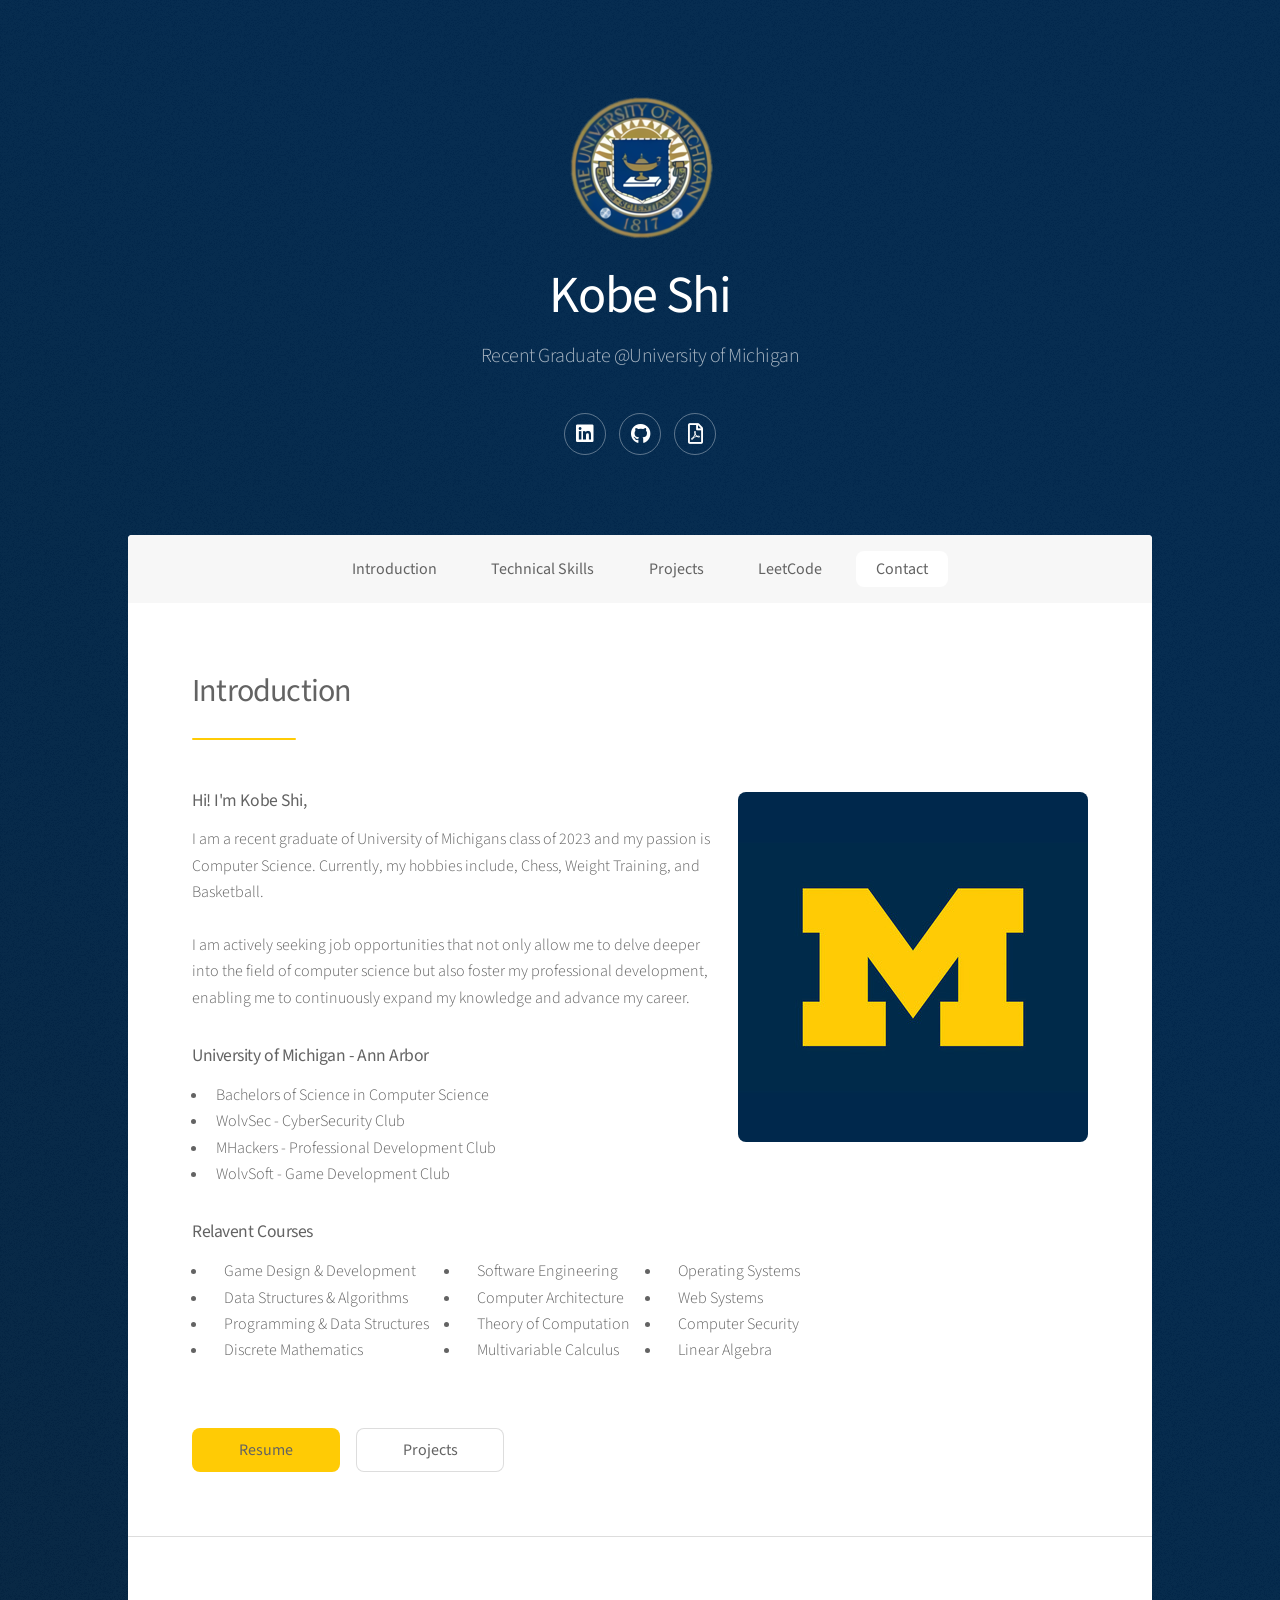
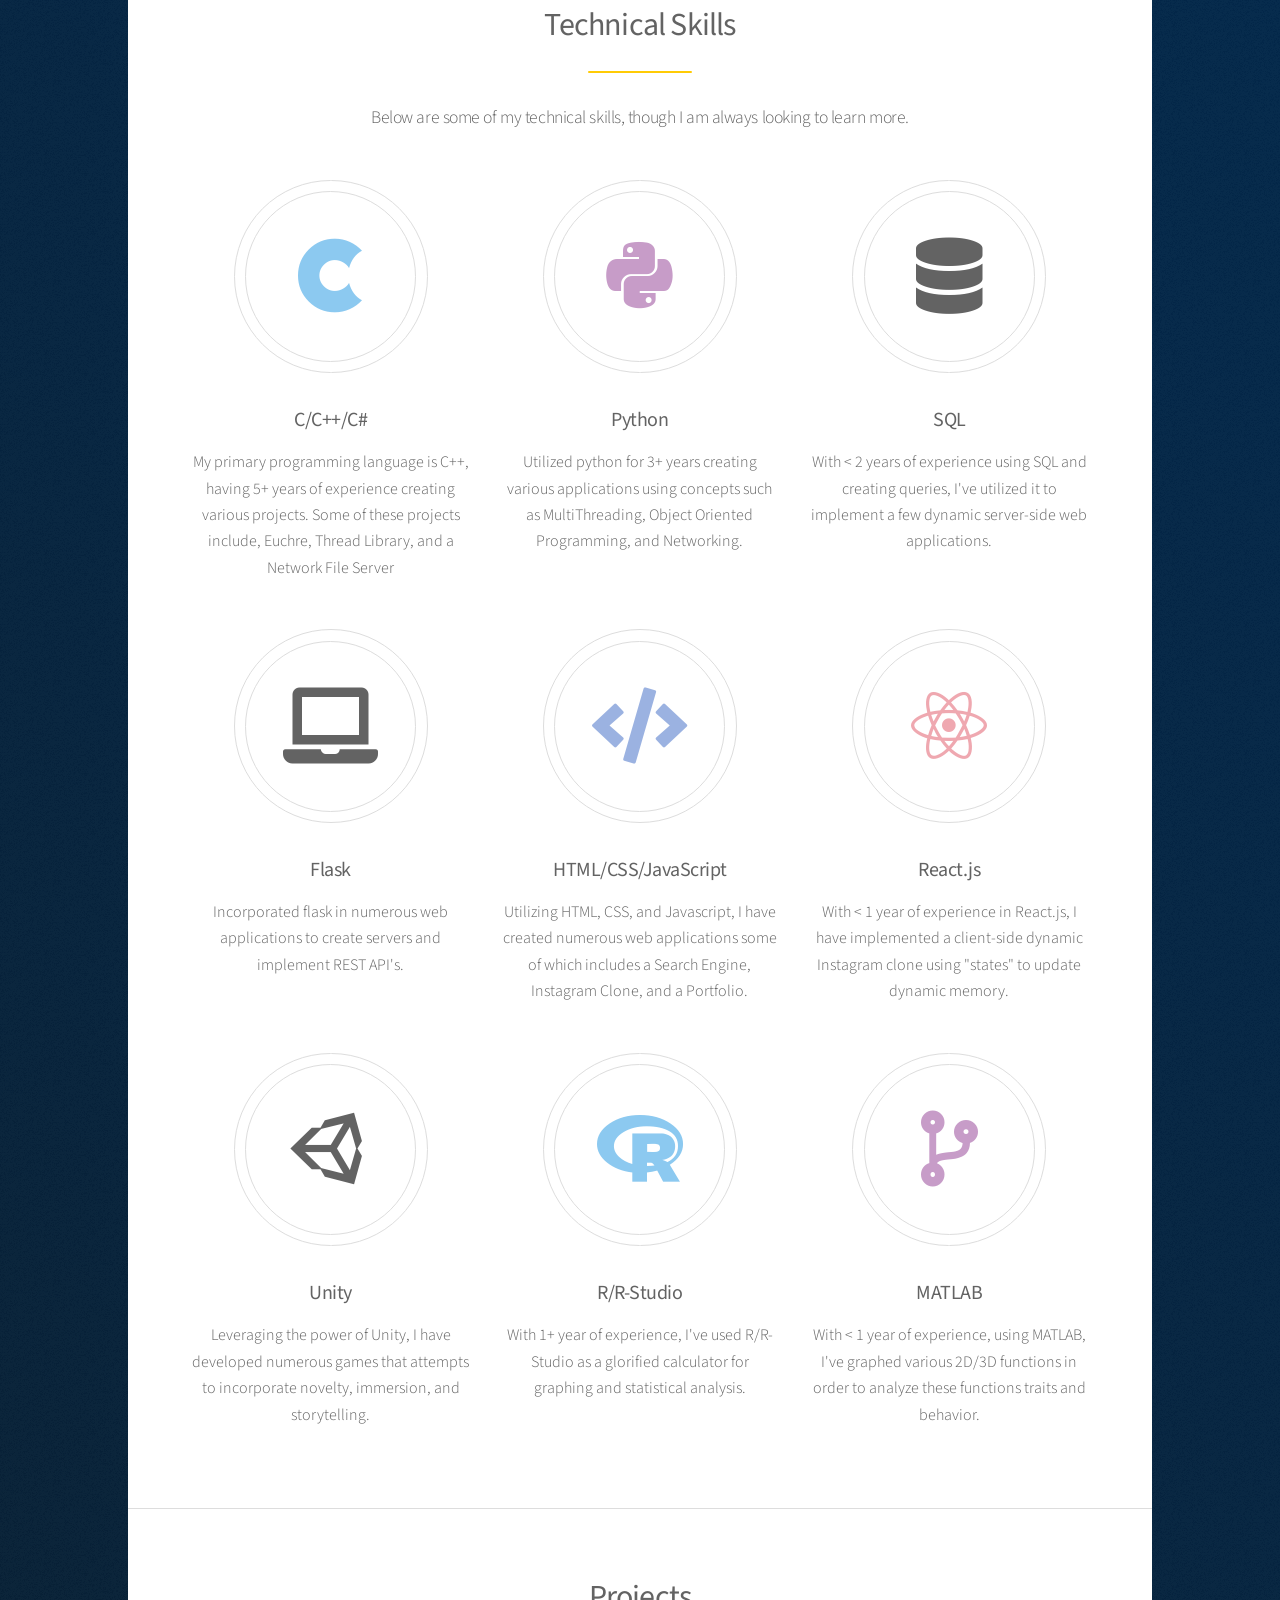
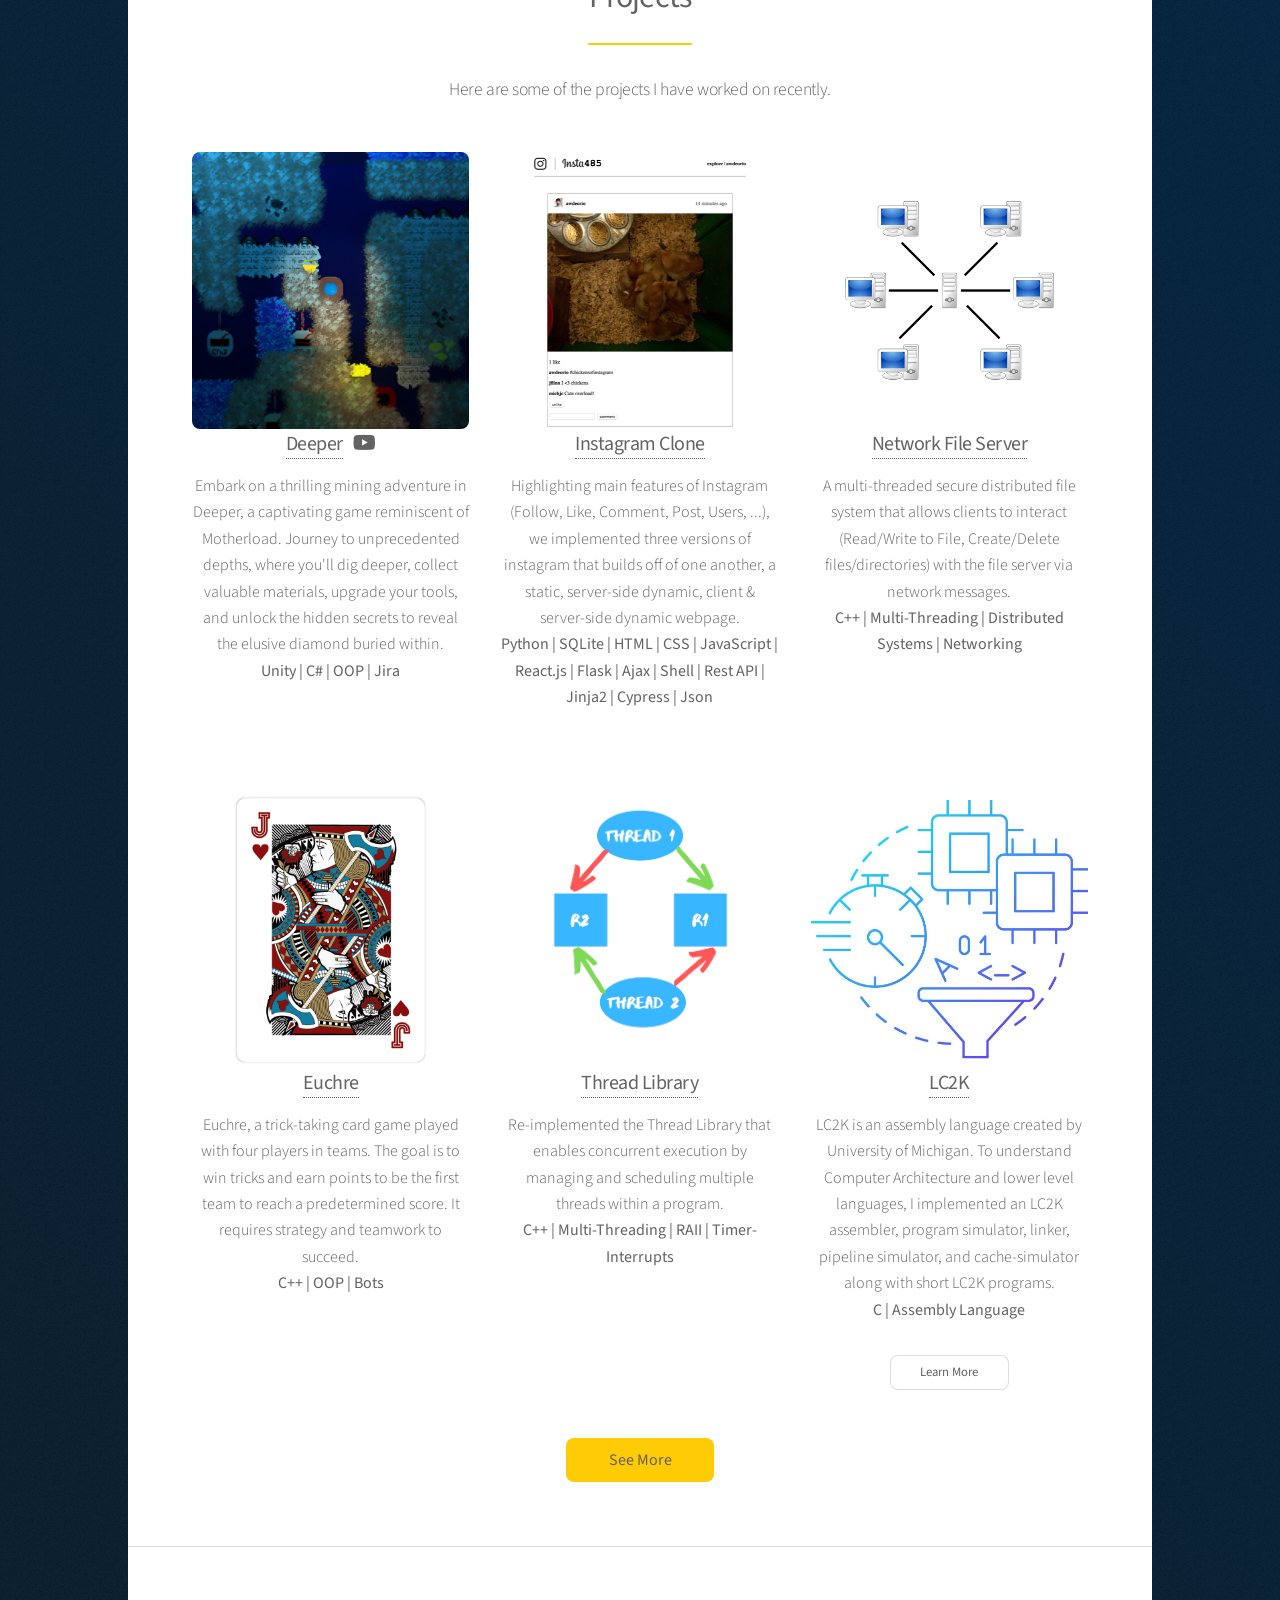
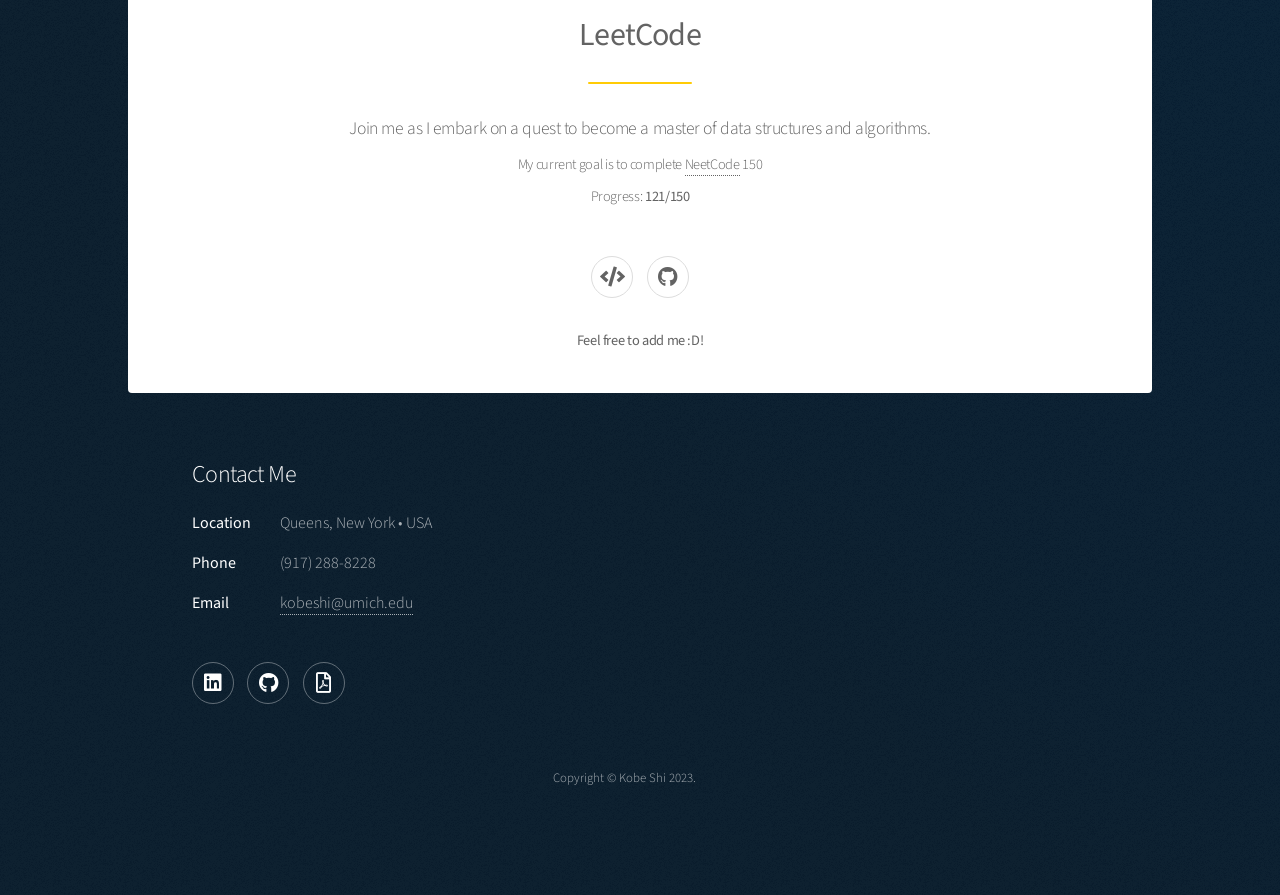
==== commit 641f7d8c: "LeetCode Section" ====
--- a/home.html
+++ b/home.html
@@ -6,7 +6,7 @@
 -->
 <html>
 	<head>
-		<title>Personal</title>
+		<title>Portfolio</title>
 		<meta charset="utf-8" />
 		<meta name="viewport" content="width=device-width, initial-scale=1, user-scalable=no" />
 		<link rel="stylesheet" href="assets/css/main.css" />
@@ -33,8 +33,9 @@
 					<nav id="nav">
 						<ul>
 							<li><a href="#intro" class="active"><b>Introduction</b></a></li>
-							<li><a href="#first"><b>Technical Skills</b></a></li>
-							<li><a href="#second"><b>Projects</b></a></li>
+							<li><a href="#skills"><b>Technical Skills</b></a></li>
+							<li><a href="#projects"><b>Projects</b></a></li>
+							<li><a href="#leetcode"><b>LeetCode</b></a></li>
 							<!-- <li><a href="#third"><b>Experience</b></a></li> -->
 							<li><a href="#footer"><b>Contact</b></a></li>
 						</ul>
@@ -101,7 +102,7 @@
 												</ul>
 											<ul class="actions">
 												<li><a href="Resume-1.0.pdf" target="_blank" class="primary button"><b>Resume</b></a></li>
-												<li><a href="#second" class="button"><b>Projects</b></a></li>
+												<li><a href="projects.html" class="button"><b>Projects</b></a></li>
 											</ul>
 										</section>
 										
@@ -109,8 +110,8 @@
 									</div>	
 							</section>
 
-						<!-- First Section -->
-							<section id="first" class="main special">
+						<!-- Skills Section -->
+							<section id="skills" class="main special">
 								<header class="major">
 									<h2><b>Technical Skills</b></h2>
 									<h4>Below are some of my technical skills, though I am always looking to learn more.</h4>
@@ -176,8 +177,8 @@
 								</ul>
 							</section>
 
-						<!-- Second Section -->
-							<section id="second" class="main special">
+						<!-- Projects Section -->
+							<section id="projects" class="main special">
 								<header class="major">
 									<h2><b>Projects</b></h2>
 									<h4>Here are some of the projects I have worked on recently.</h4>
@@ -247,6 +248,20 @@
 										<li><a href="projects.html" class="primary button"><b>See More</b></a></li>
 									</ul>
 								</footer>
+							</section>
+
+							<section id="leetcode" class="main special">
+								<header class="major">
+									<h2><b>LeetCode</b></h2>
+									<h4>Join me as I embark on a quest to become a master of data structures and algorithms.</h4>
+									<h5>My current goal is to complete <a href="https://neetcode.io/practice" target="_blank">NeetCode</a> 150</h5>
+									<h5>Progress: <b>121/150</b></h5>
+								</header>
+								<ul class="icons">
+									<li><a href="https://leetcode.com/kobeshi/" target="_blank" class="icon solid fa-code alt"><span class="label">LeetCode</span></a></li>
+									<li><a href="https://github.com/jkobeshi/LeetCode" target="_blank" class="icon brands fa-github alt"><span class="label">GitHub</span></a></li>
+								</ul>
+								<h5><b>Feel free to add me :D!</b></h5>
 							</section>
 
 						<!-- Get Started -->
--- a/assets/css/main.css
+++ b/assets/css/main.css
@@ -120,7 +120,7 @@
 /* Type */
 
 	body {
-		background-color: #935d8c;
+		background-color: #00274C;
 		color: rgba(255, 255, 255, 0.65);
 	}
 
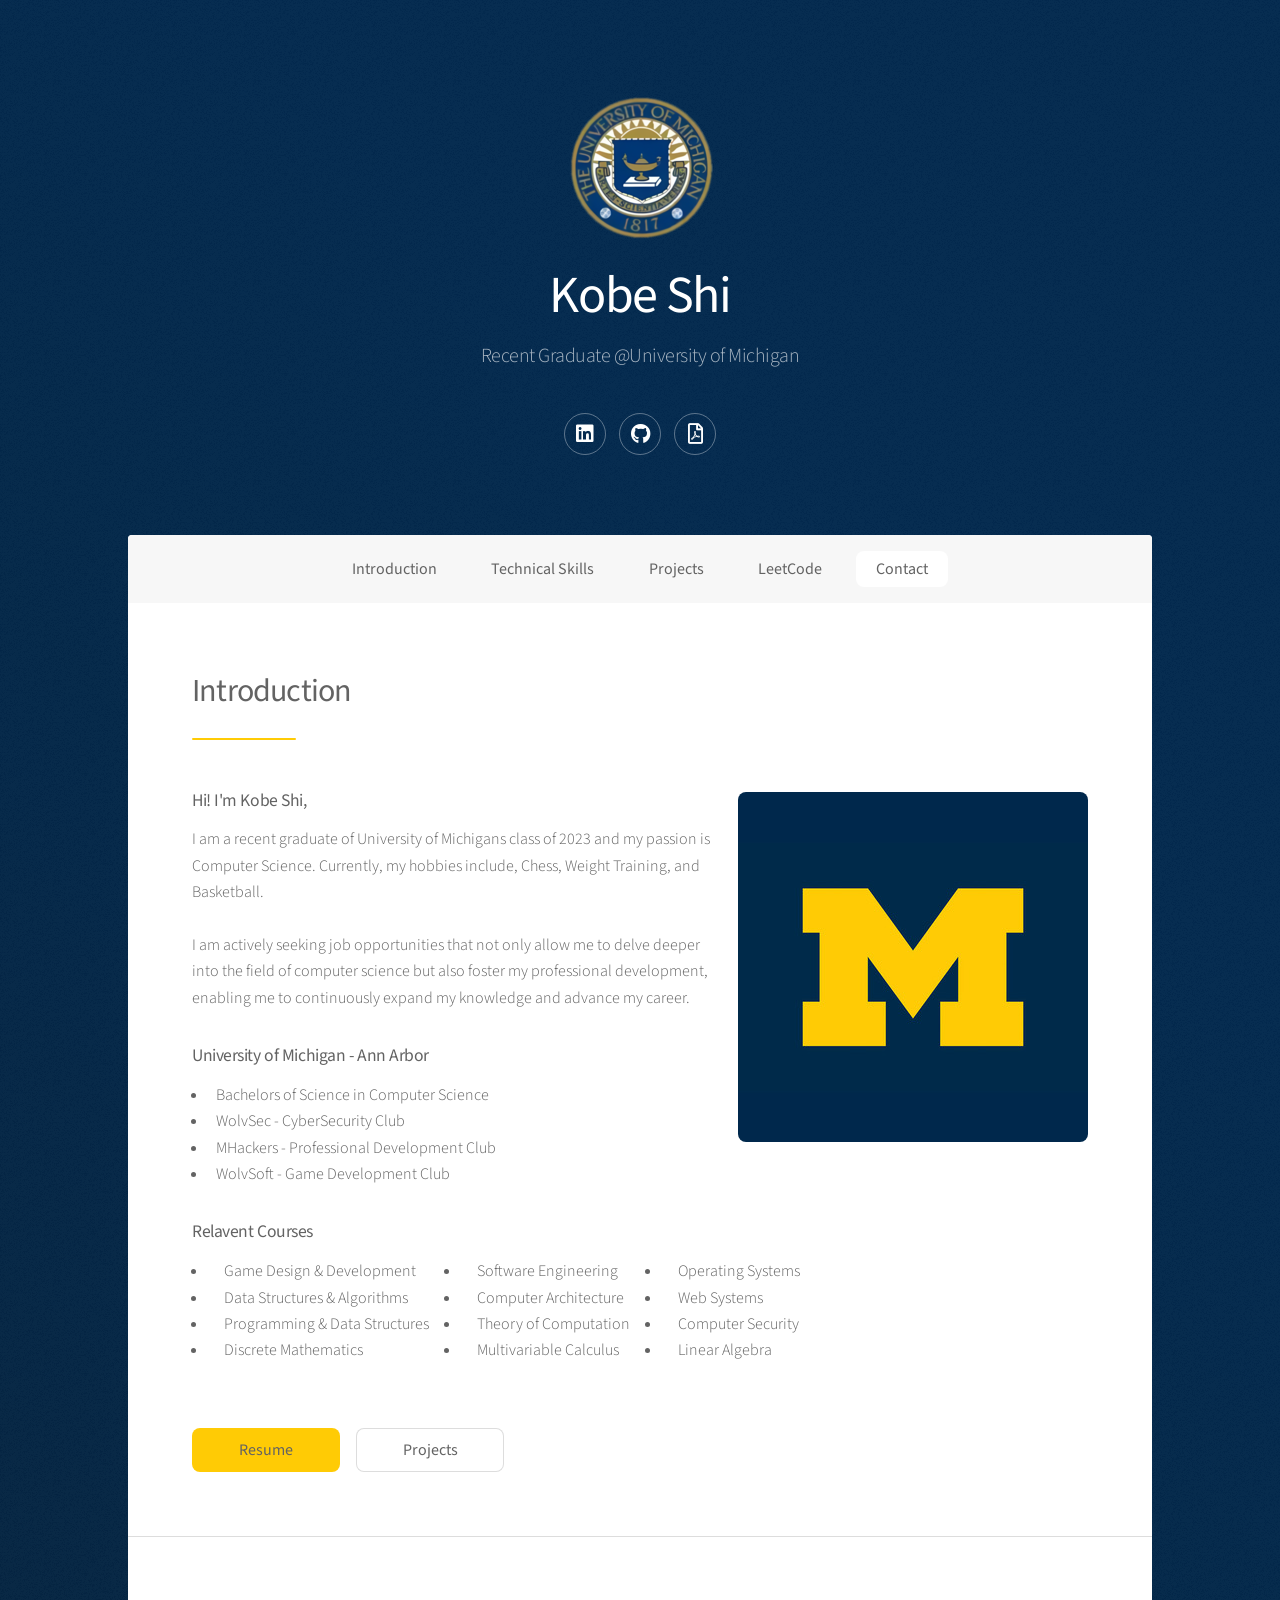
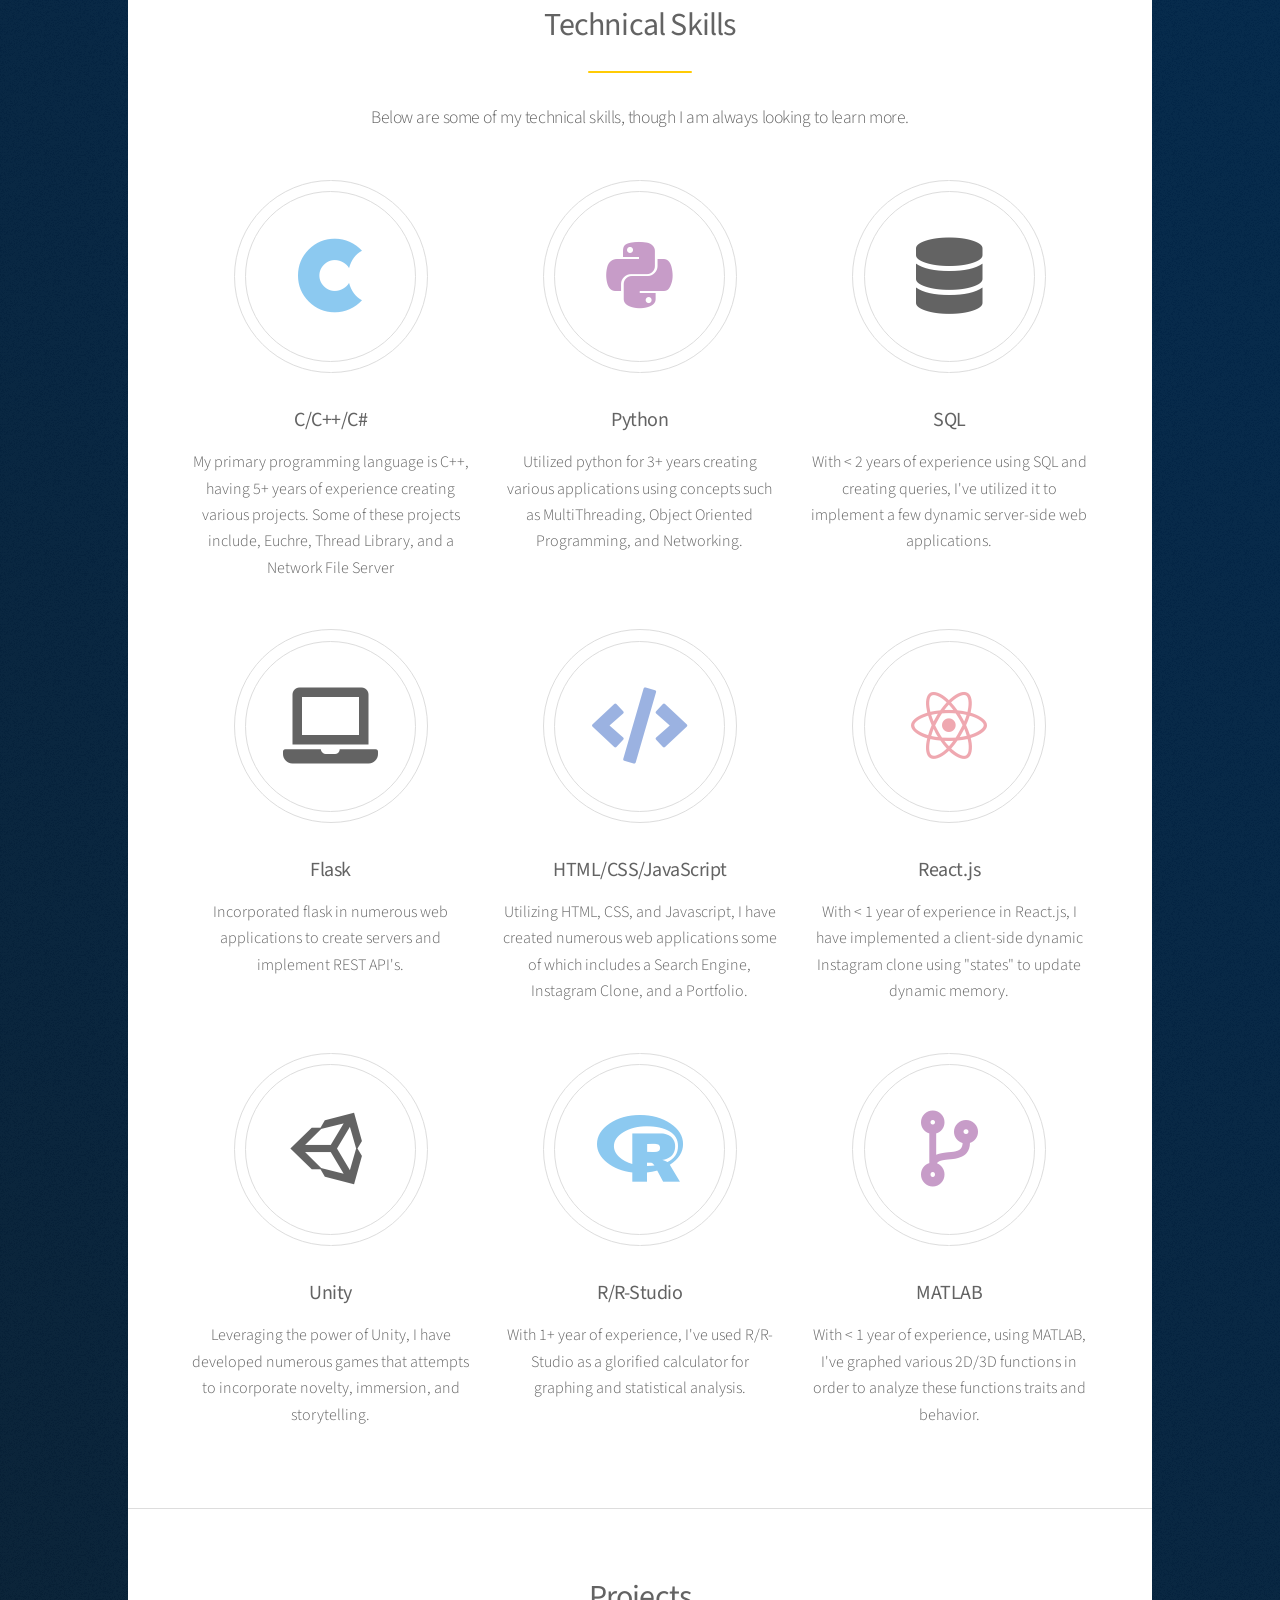
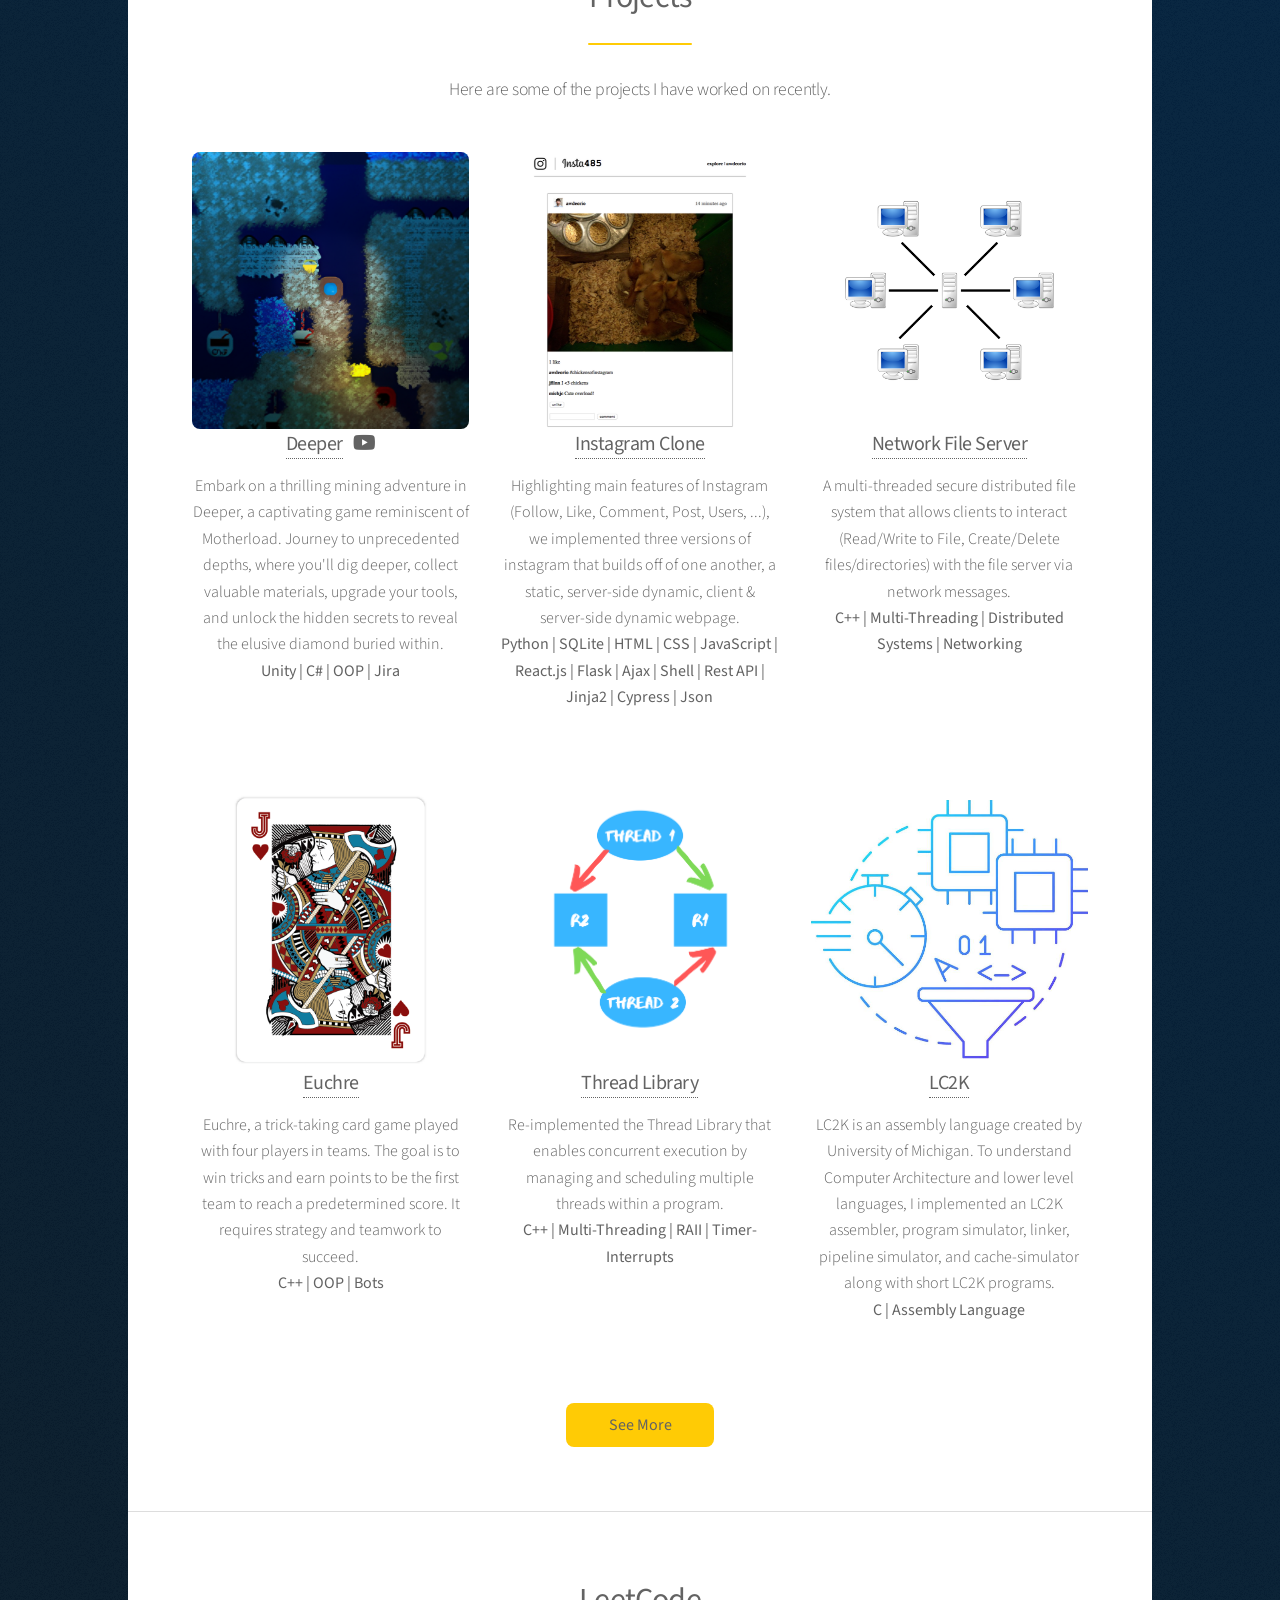
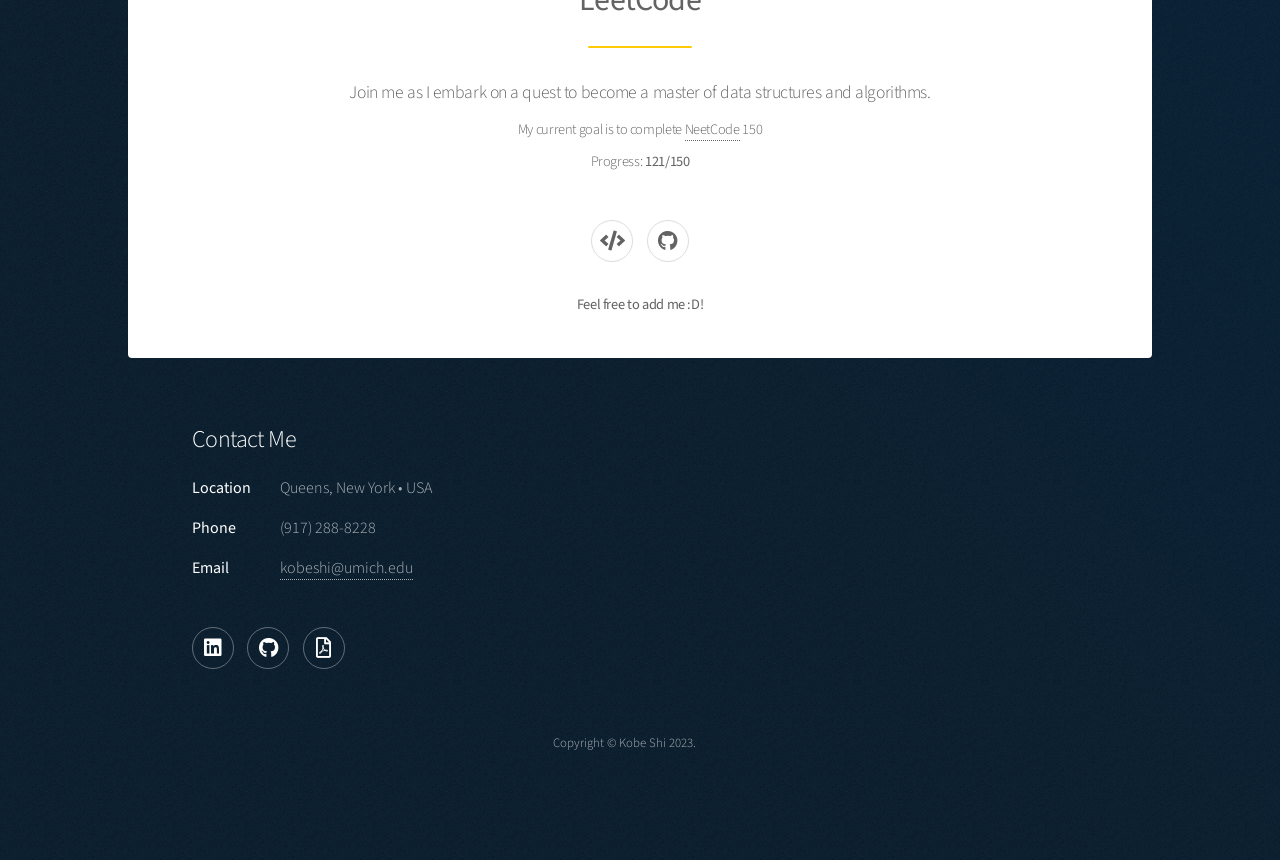
==== commit 215dc3af: "some minor fixes" ====
--- a/home.html
+++ b/home.html
@@ -70,36 +70,38 @@
 												<li>MHackers - Professional Development Club</li>
 												<li>WolvSoft - Game Development Club</li>
 											</ul>
-												<h4><b>Relavent Courses</b></h4>
-												<ul class="actions">
-													<li>
-														<ul>
-															
-															<li>Game Design & Development</li>
-															<li>Data Structures & Algorithms</li>
-															<li>Programming & Data Structures</li>
-															<li>Discrete Mathematics</li>
-														</ul>
-													</li>
-													<li>
-														<ul>
-															<li>Software Engineering</li>
-															<li>Computer Architecture</li>
-															<li>Theory of Computation</li>
-															<li>Multivariable Calculus</li>
-														</ul>
-														
-													</li>
-													<li>
-														<ul>
-															<li>Operating Systems</li>
-															<li>Web Systems</li>
-															<li>Computer Security</li>
-															<li>Linear Algebra</li>
-														</ul>
-														
-													</li>
-												</ul>
+											<h4><b>Relavent Courses</b></h4>
+											<ul class="actions">
+												<li>
+													<ul>
+														<li>Game Design & Development</li>
+														<li>Data Structures & Algorithms</li>
+														<li>Programming & Data Structures</li>
+														<li>Discrete Mathematics</li>
+													</ul>
+												</li>
+												<li>
+													<ul>
+														<li>Software Engineering</li>
+														<li>Computer Architecture</li>
+														<li>Theory of Computation</li>
+														<li>Multivariable Calculus</li>
+													</ul>
+												</li>
+												<li>
+													<ul>
+														<li>Operating Systems</li>
+														<li>Web Systems</li>
+														<li>Computer Security</li>
+														<li>Linear Algebra</li>
+													</ul>
+												</li>
+											</ul>
+												
+												
+												
+
+
 											<ul class="actions">
 												<li><a href="Resume-1.0.pdf" target="_blank" class="primary button"><b>Resume</b></a></li>
 												<li><a href="projects.html" class="button"><b>Projects</b></a></li>
@@ -237,17 +239,15 @@
 											assembler, program simulator, linker, pipeline simulator, and cache-simulator
 											 along with short LC2K programs.
 											<br><b>C | Assembly Language</b></p>
-											<a href="tba.html" class="small button"><b>Learn More</b></a>
 									</li>
 								</ul>
 
 								<!-- Use class content to create 2 column paragraphs -->
 								<!-- <p class="content">Nam elementum nisl et mi a commodo porttitor. Morbi sit amet nisl eu arcu faucibus hendrerit vel a risus. Nam a orci mi, elementum ac arcu sit amet, fermentum pellentesque et purus. Integer maximus varius lorem, sed convallis diam accumsan sed. Etiam porttitor placerat sapien, sed eleifend a enim pulvinar faucibus semper quis ut arcu. Ut non nisl a mollis est efficitur vestibulum. Integer eget purus nec nulla mattis et accumsan ut magna libero. Morbi auctor iaculis porttitor. Sed ut magna ac risus et hendrerit scelerisque. Praesent eleifend lacus in lectus aliquam porta. Cras eu ornare dui curabitur lacinia.</p> -->
-								<footer class="major">
-									<ul class="actions special">
-										<li><a href="projects.html" class="primary button"><b>See More</b></a></li>
-									</ul>
-								</footer>
+								<ul class="actions special">
+									<li><a href="projects.html" class="primary button"><b>See More</b></a></li>
+								</ul>
+							
 							</section>
 
 							<section id="leetcode" class="main special">
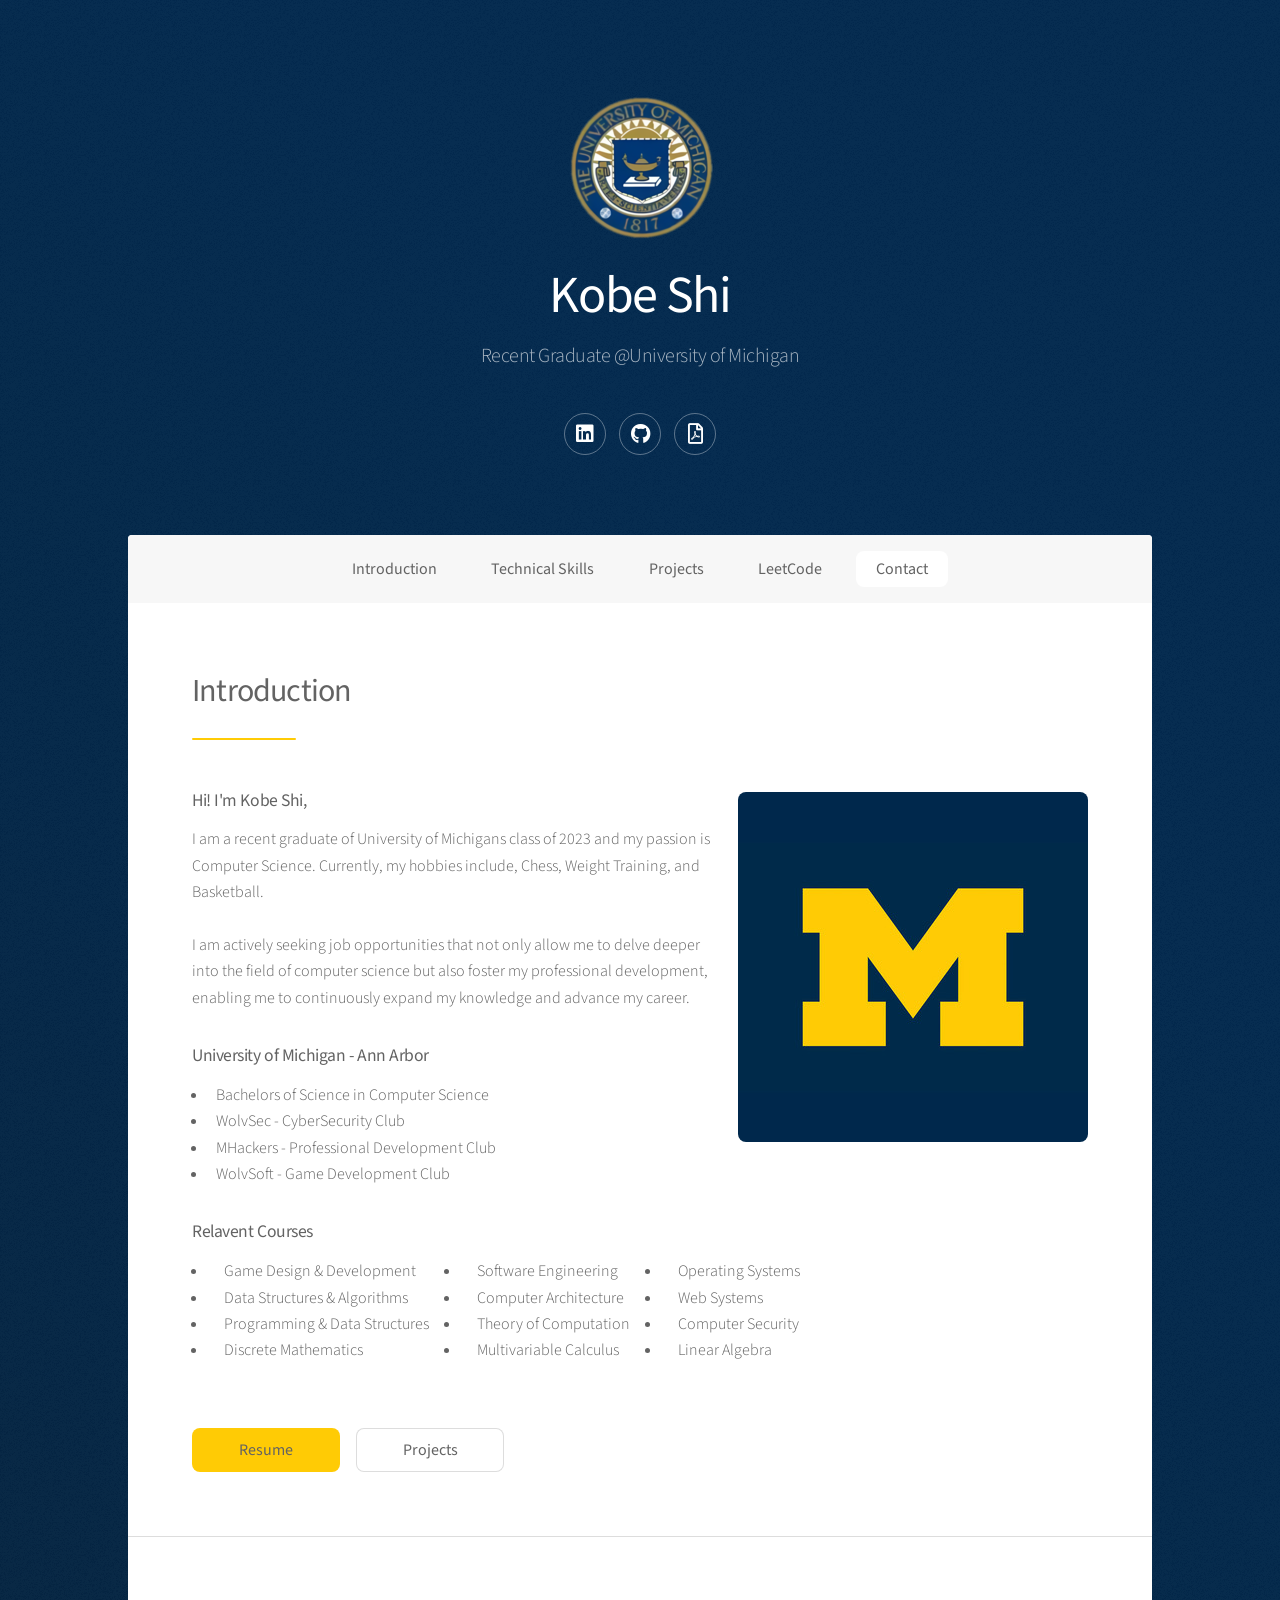
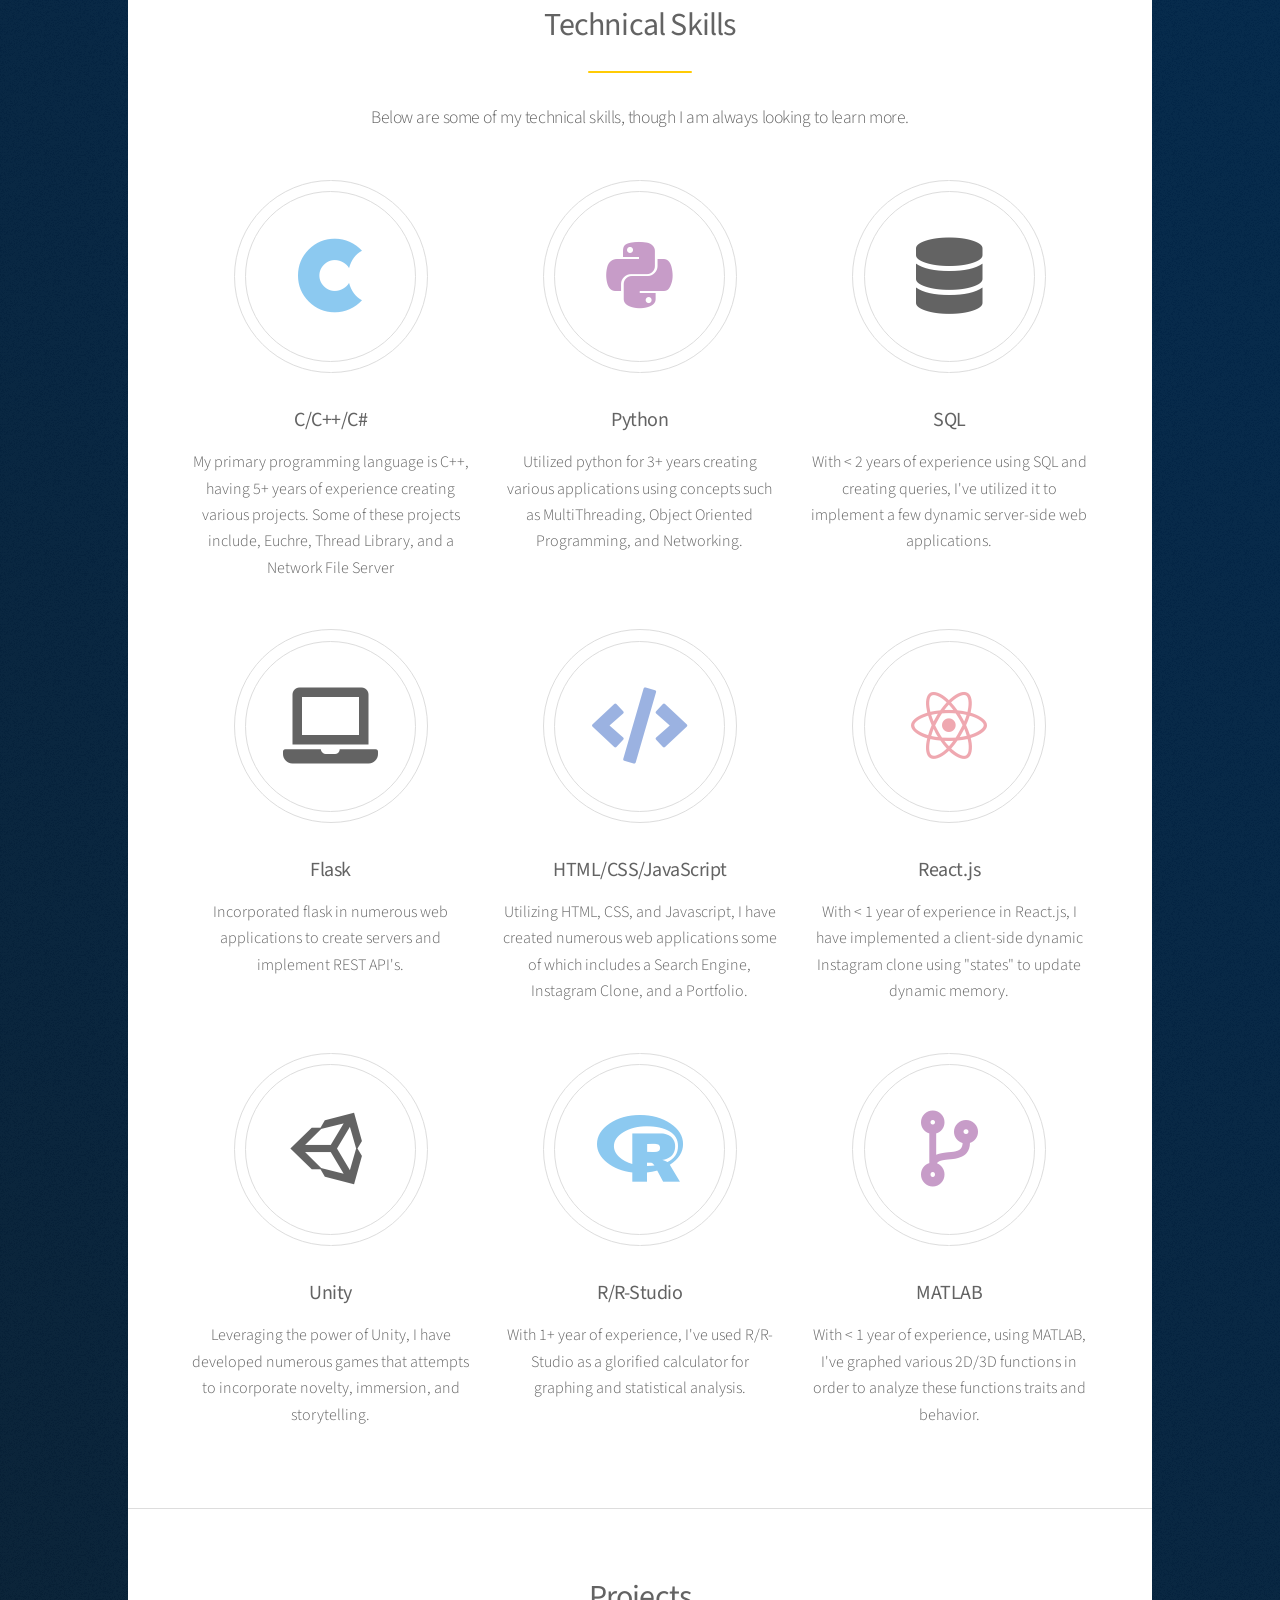
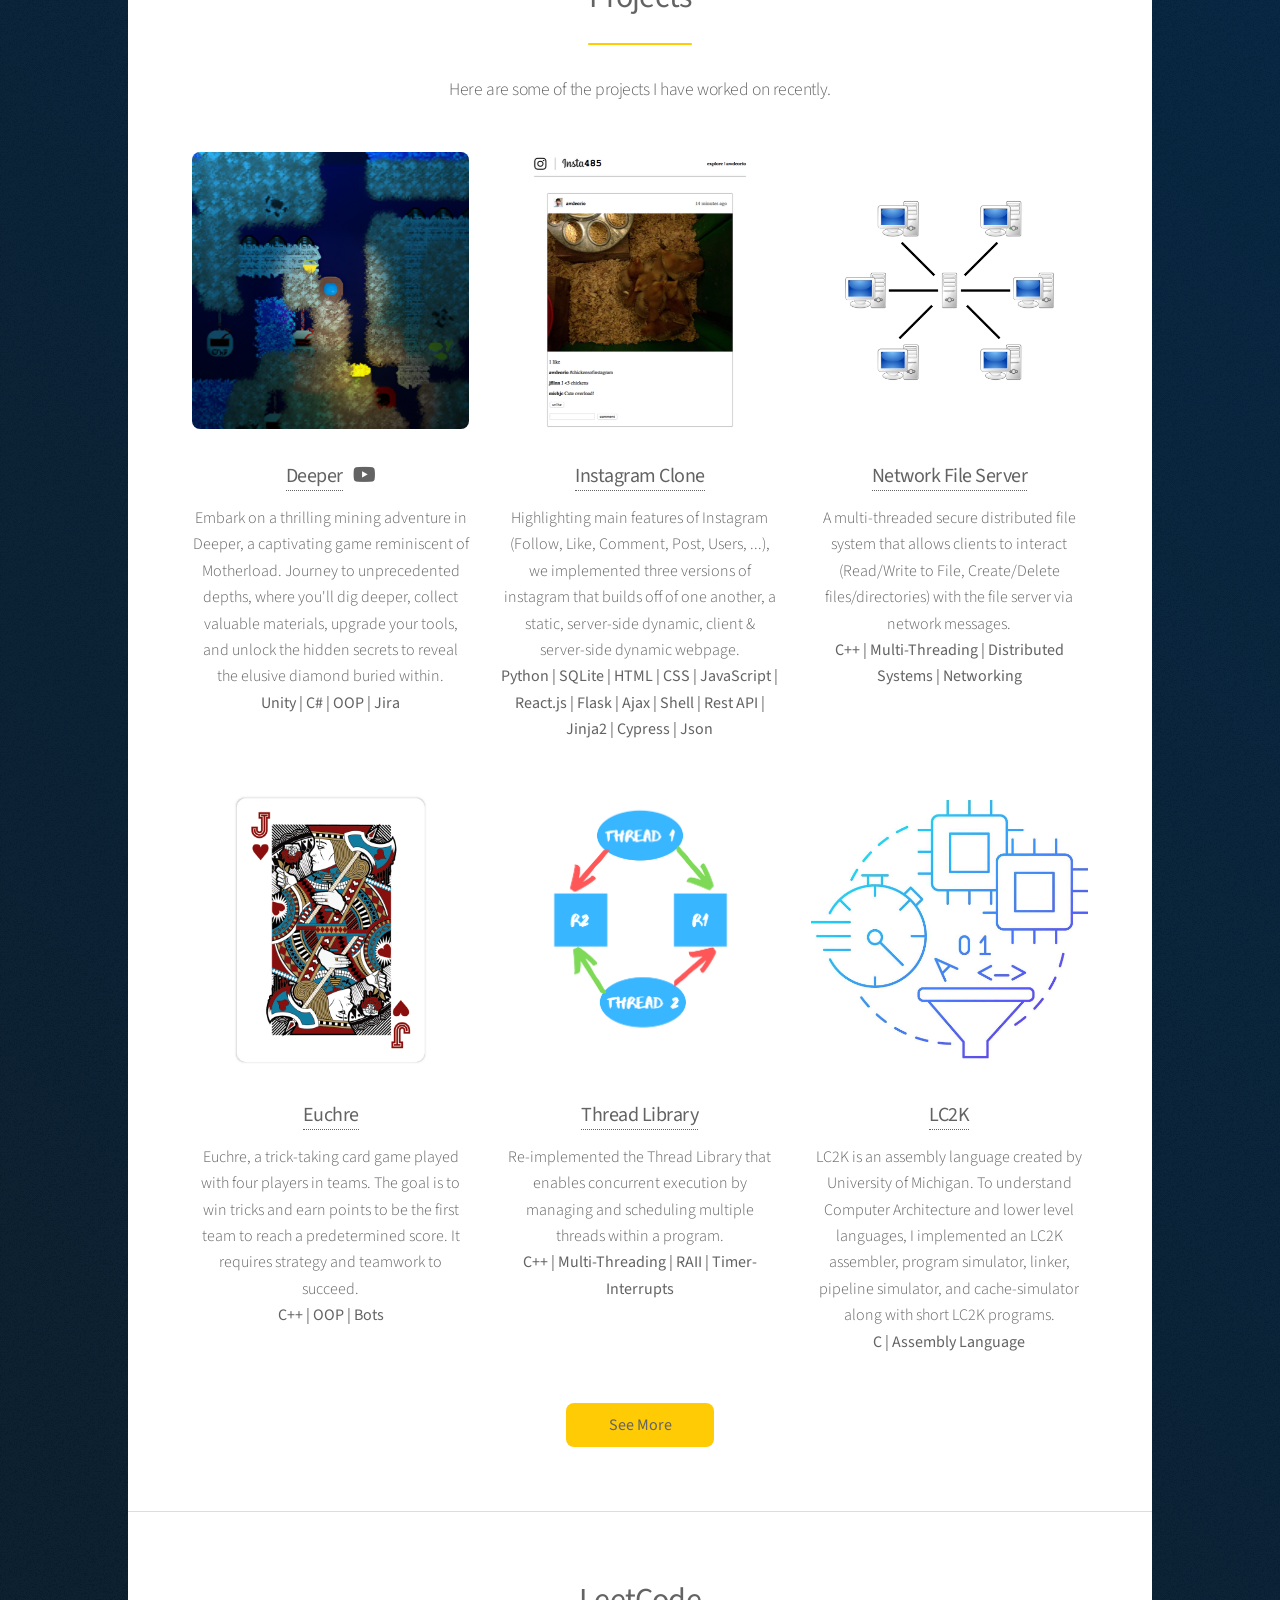
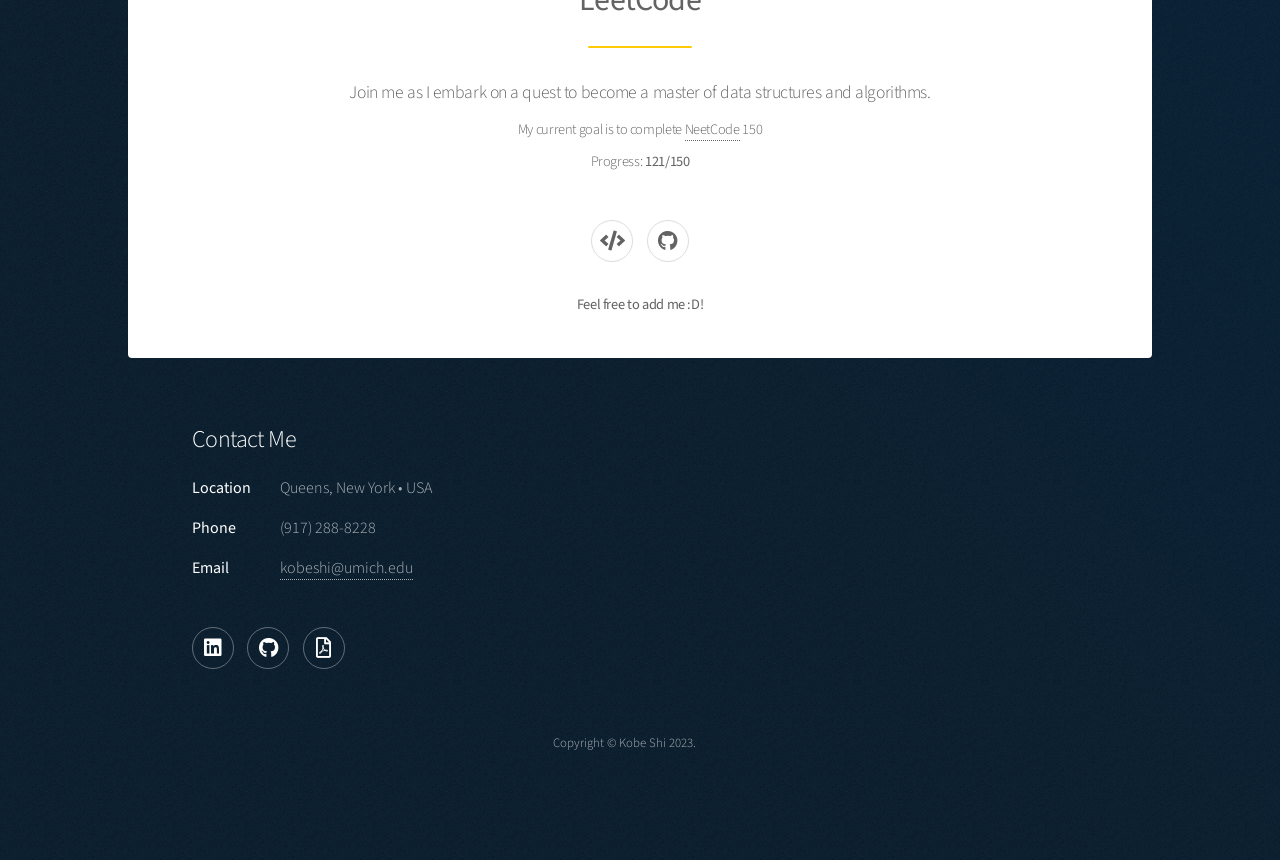
==== commit 6cc269b8: "Update home.html" ====
--- a/home.html
+++ b/home.html
@@ -97,10 +97,6 @@
 													</ul>
 												</li>
 											</ul>
-												
-												
-												
-
 
 											<ul class="actions">
 												<li><a href="Resume-1.0.pdf" target="_blank" class="primary button"><b>Resume</b></a></li>
@@ -187,11 +183,17 @@
 								</header>
 								<ul class="features">
 									<li>
-										<span class="image fit"><img src="images/Deeper.png" alt="" />
+										<a href="projects/Deeper.html"><span class="image fit"><img src="images/Deeper.png" alt="" /></a>
 											<h3><b>
-												<a href="tba.html">Deeper</a> 
+												<a href="projects/Deeper.html">Deeper</a> 
 												&nbsp;
-											</b><a href="https://www.youtube.com/watch?v=bWgh9uNAmPg" target="_blank" class="icon brands fa-youtube"><span class="label">Youtube</span></a></h3>
+											</b>
+											
+											<a href="https://www.youtube.com/watch?v=bWgh9uNAmPg" target="_blank" class="icon brands fa-youtube"><span class="label">Youtube</span></a>
+											<!-- &nbsp
+											<a href="https://www.youtube.com/watch?v=bWgh9uNAmPg" target="_blank" class="icon brands fa-github"><span class="label">Github</span></a> -->
+										
+											</h3>
 											<p>Embark on a thrilling mining adventure in Deeper, a captivating game 
 											reminiscent of Motherload. Journey to unprecedented depths, 
 											where you'll dig deeper, collect valuable materials, upgrade your tools,
@@ -199,7 +201,7 @@
 											<br><b>Unity | C# | OOP | Jira</b></p>
 									</li>
 									<li>
-										<span class="image fit"><img src="images/Insta485.png" alt="" />
+										<a href="tba.html"><span class="image fit"><img src="images/Insta485.png" alt="" /></a>
 										<h3><b><a href="tba.html">Instagram Clone</a></b></h3>
 										<p> Highlighting main features of Instagram (Follow, Like, Comment, Post, Users, ...),
 											we implemented three versions of instagram that builds off of one another,
@@ -208,7 +210,7 @@
 											 Ajax | Shell | Rest API | Jinja2 | Cypress | Json</b></p>
 									</li>
 									<li>
-										<span class="image fit"><img src="images/NFS.png" alt="" />
+										<a href="tba.html"><span class="image fit"><img src="images/NFS.png" alt="" /></a>
 										<h3><b><a href="tba.html">Network File Server</a></b></h3>
 										<p> A multi-threaded secure distributed file system that allows clients to
 											interact (Read/Write to File, Create/Delete files/directories) with the 
@@ -216,7 +218,7 @@
 											<br><b>C++ | Multi-Threading | Distributed Systems | Networking</b></p>
 									</li>
 									<li>
-										<span class="image fit"><img src="images/Euchre.png" alt="" />
+										<a href="tba.html"><span class="image fit"><img src="images/Euchre.png" alt="" /></a>
 										<h3><b><a href="tba.html">Euchre</a></b></h3>
 										<p> Euchre, a trick-taking card game played with 
 											four players in teams. The goal is to win tricks and earn points to be 
@@ -225,14 +227,14 @@
 											<br><b>C++ | OOP | Bots</b></p>
 									</li>
 									<li>
-										<span class="image fit"><img src="images/Threading-Deadlock.png" alt="" />
+										<a href="tba.html"><span class="image fit"><img src="images/Threading-Deadlock.png" alt="" /></a>
 										<h3><b><a href="tba.html">Thread Library</a></b></h3>
 										<p> Re-implemented the Thread Library that enables concurrent execution 
 											by managing and scheduling multiple threads within a program.
 											<br><b>C++ | Multi-Threading | RAII | Timer-Interrupts</b></p>
 									</li>
 									<li>
-										<span class="image fit"><img src="images/LC2K.png" alt="" />
+										<a href="tba.html"><span class="image fit"><img src="images/LC2K.png" alt="" /></a>
 										<h3><b><a href="tba.html">LC2K</a></b></h3>
 										<p> LC2K is an assembly language created by University of Michigan. To understand
 											Computer Architecture and lower level languages, I implemented an LC2K
@@ -307,4 +309,4 @@
 			<script src="assets/js/main.js"></script>
 
 	</body>
-</html>+</html>
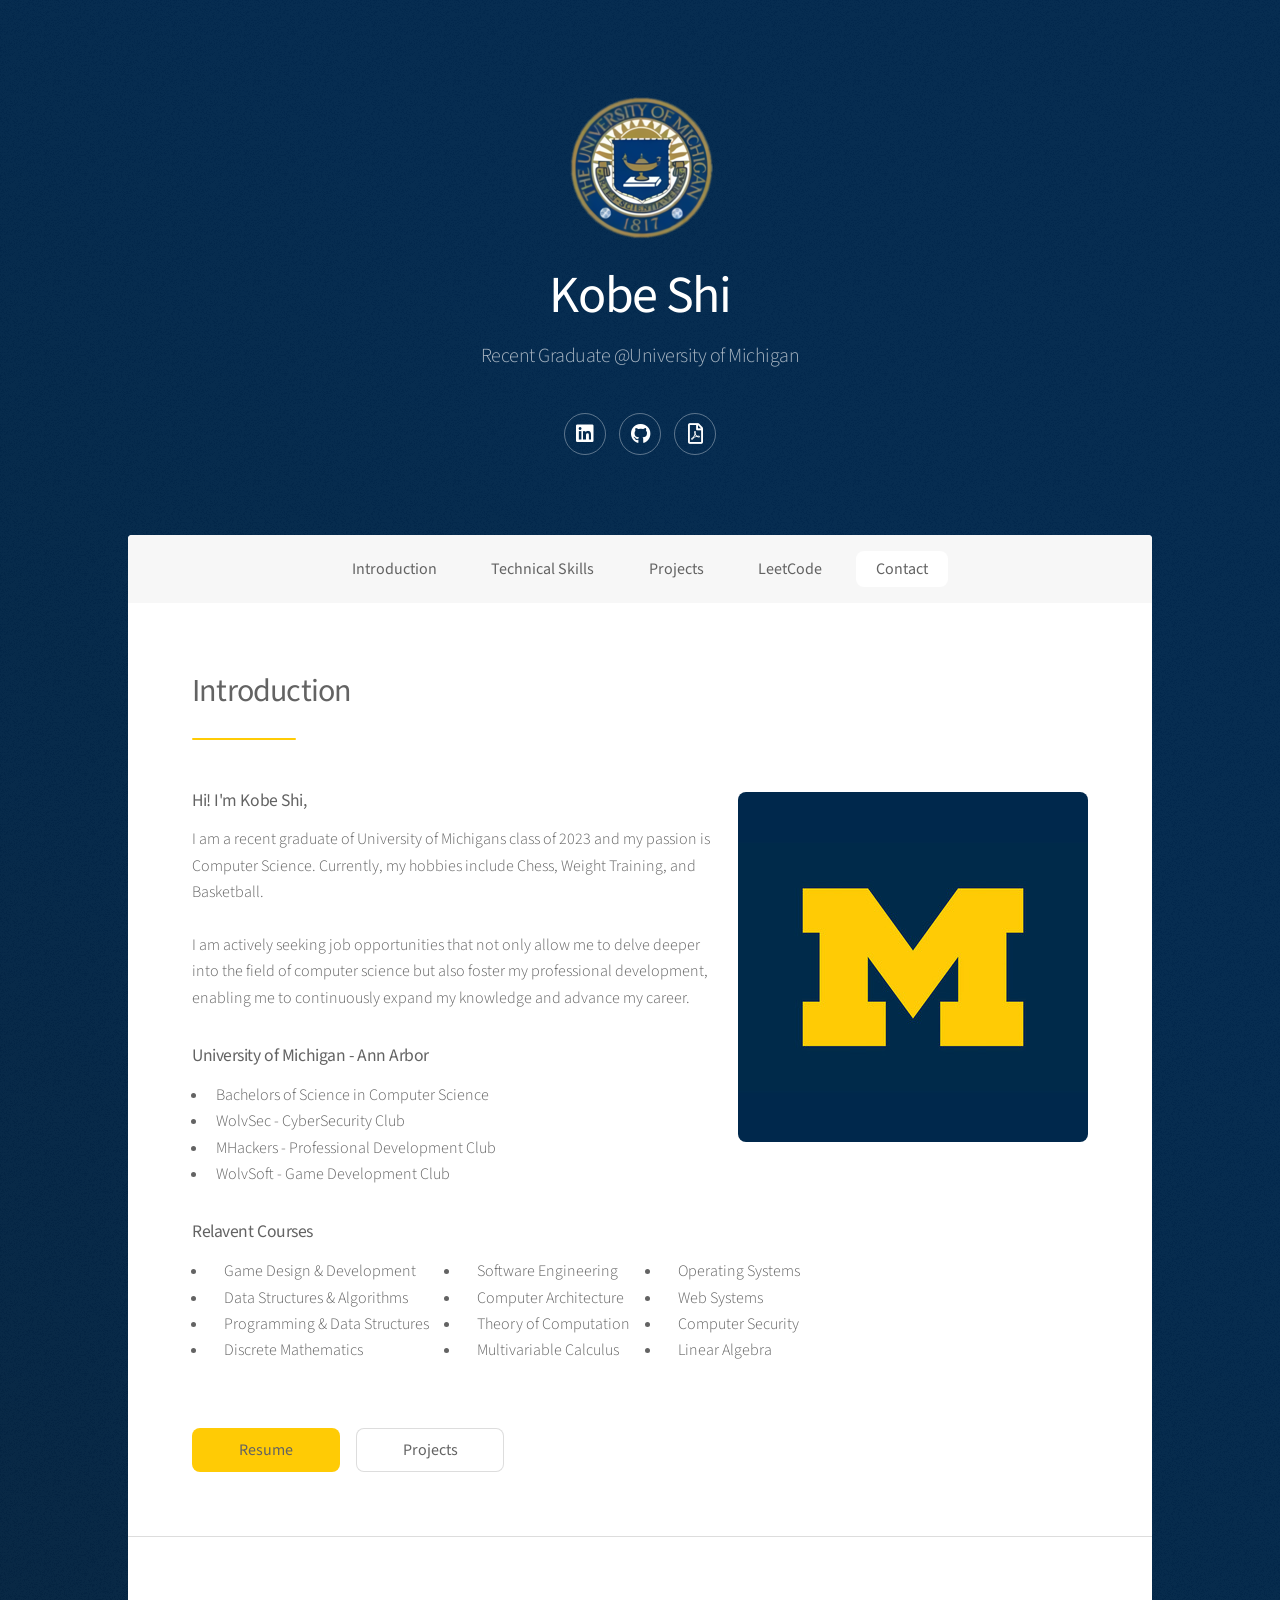
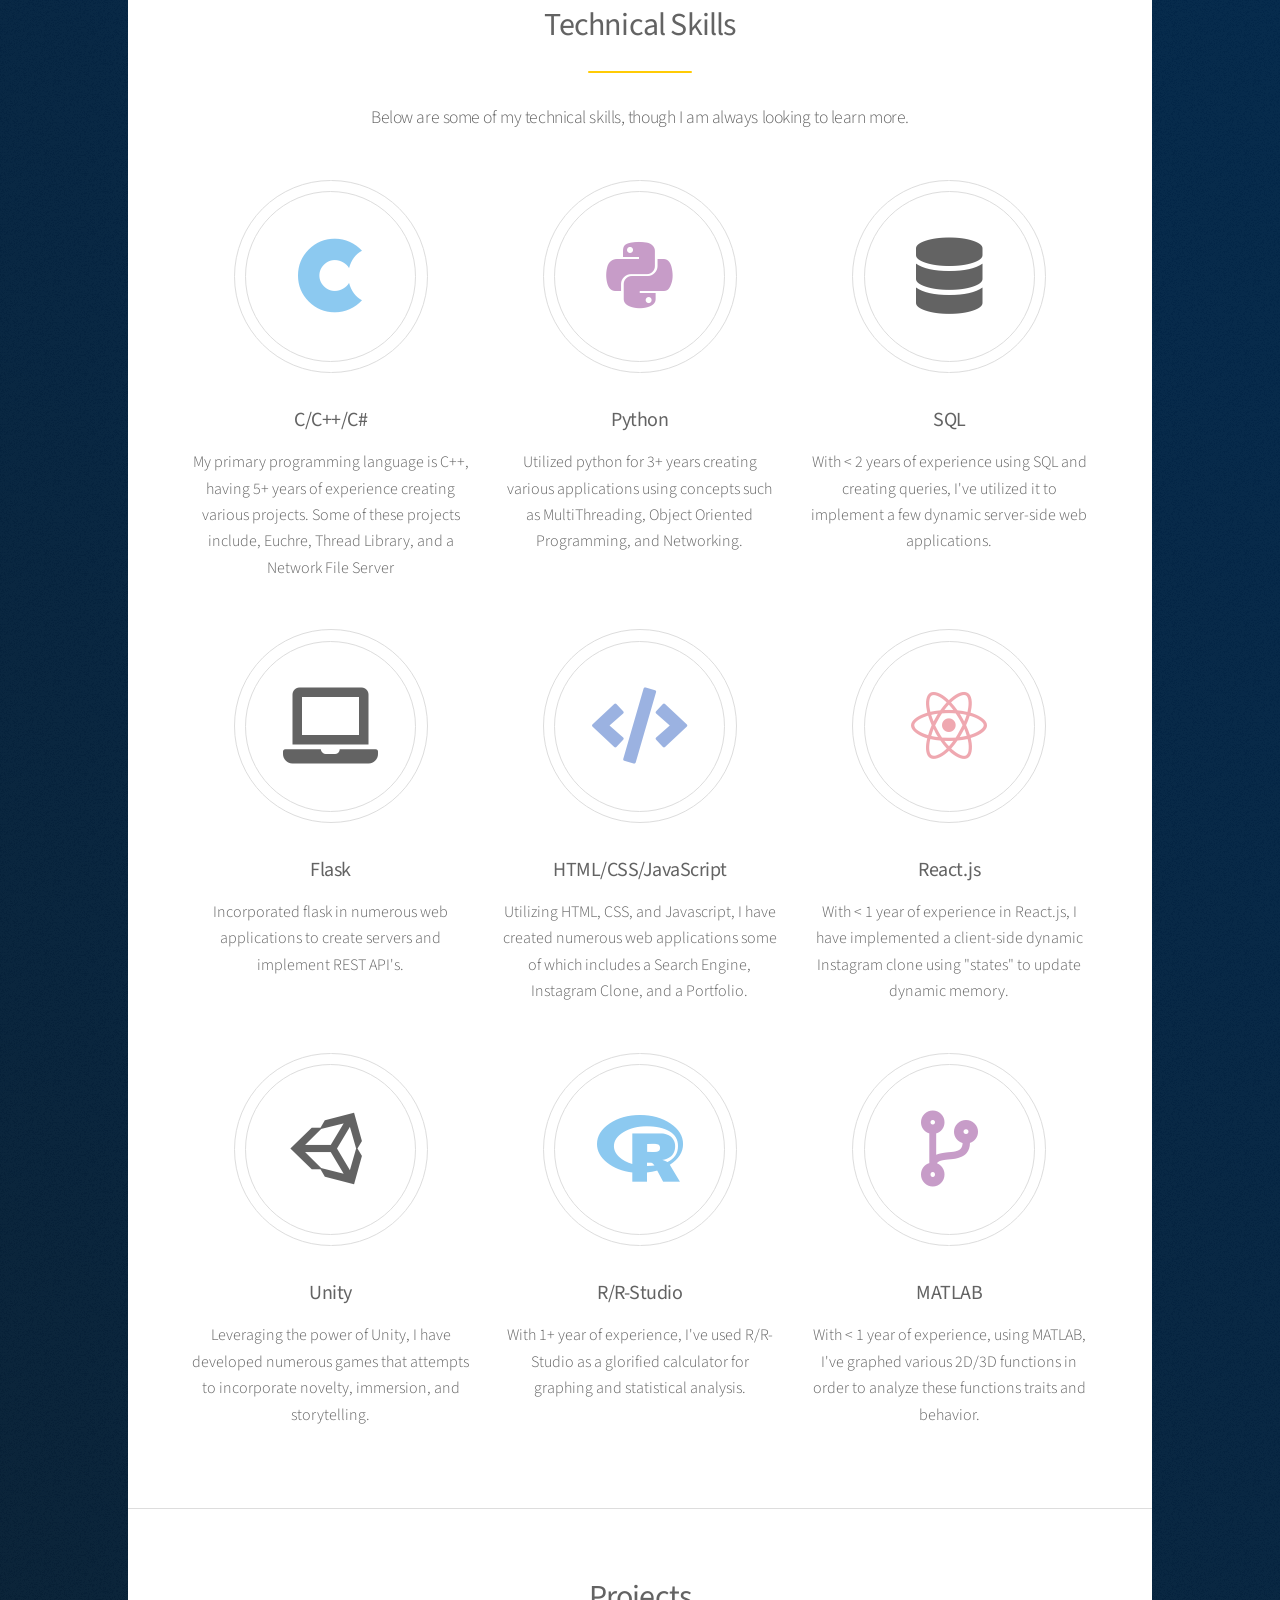
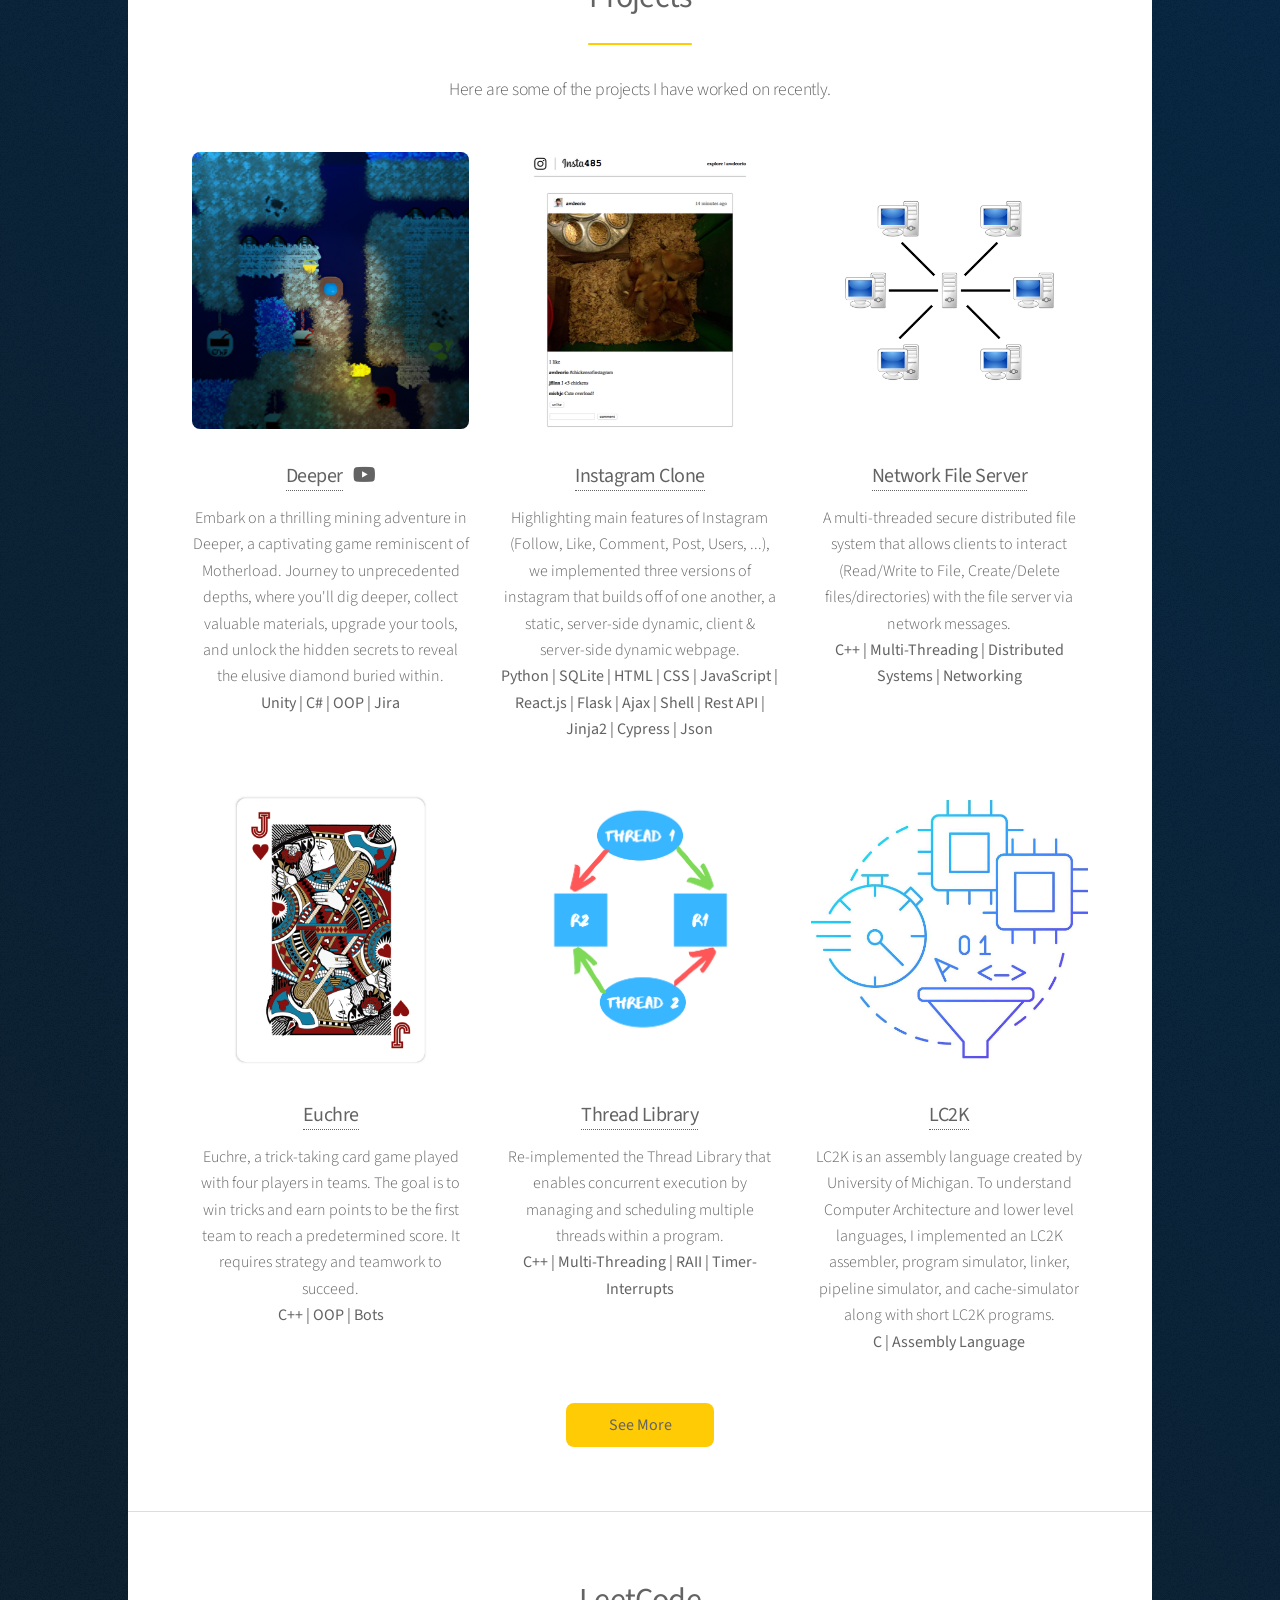
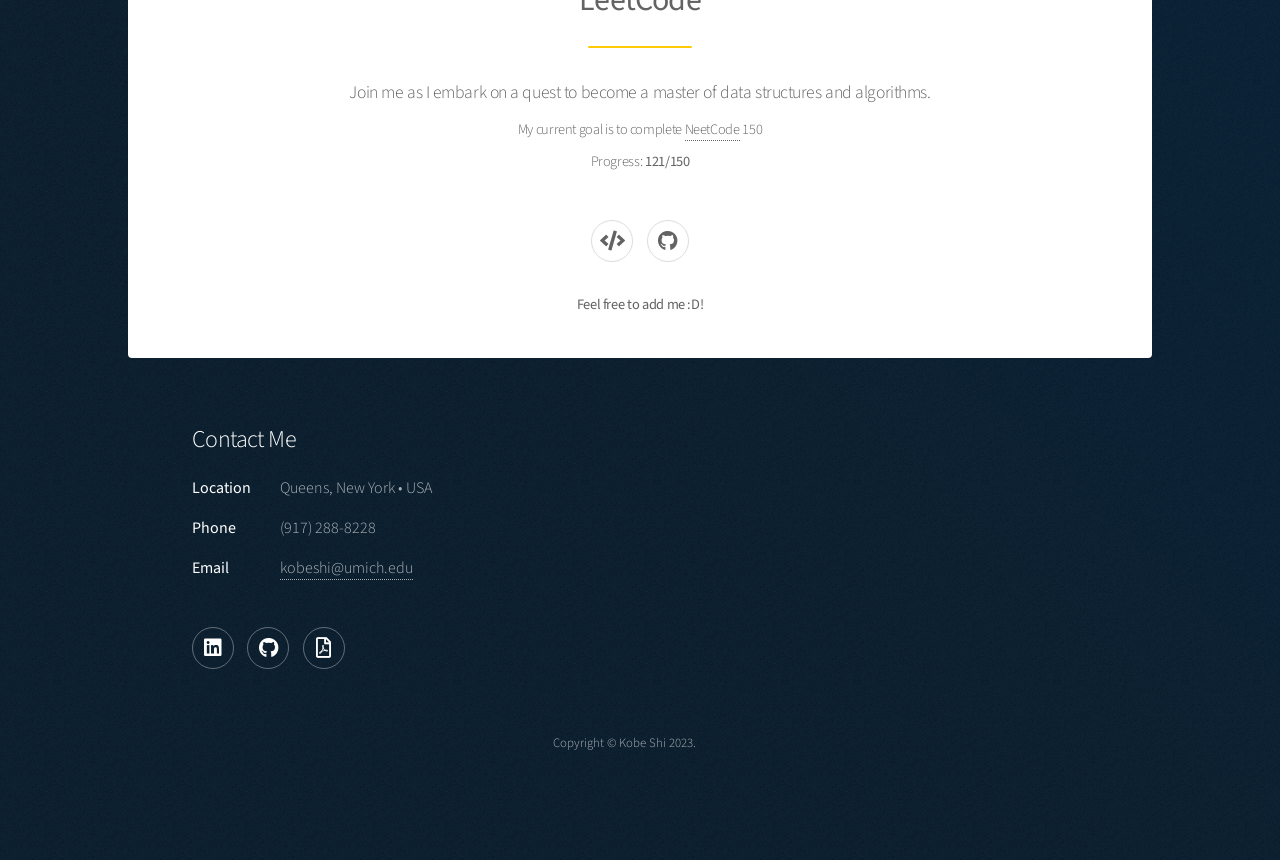
==== commit 27c65cf8: "fix" ====
--- a/home.html
+++ b/home.html
@@ -55,7 +55,7 @@
 												<h4><b>Hi! I'm Kobe Shi,</b></h4>
 
 												I am a recent graduate of University of Michigans class of 2023 and my passion is Computer Science. 
-												Currently, my hobbies include, Chess, Weight Training, and Basketball.<br><br>
+												Currently, my hobbies include Chess, Weight Training, and Basketball.<br><br>
 		
 												I am actively seeking job opportunities that not only allow me to delve deeper into 
 												the field of computer science but also foster my professional development, enabling me to 
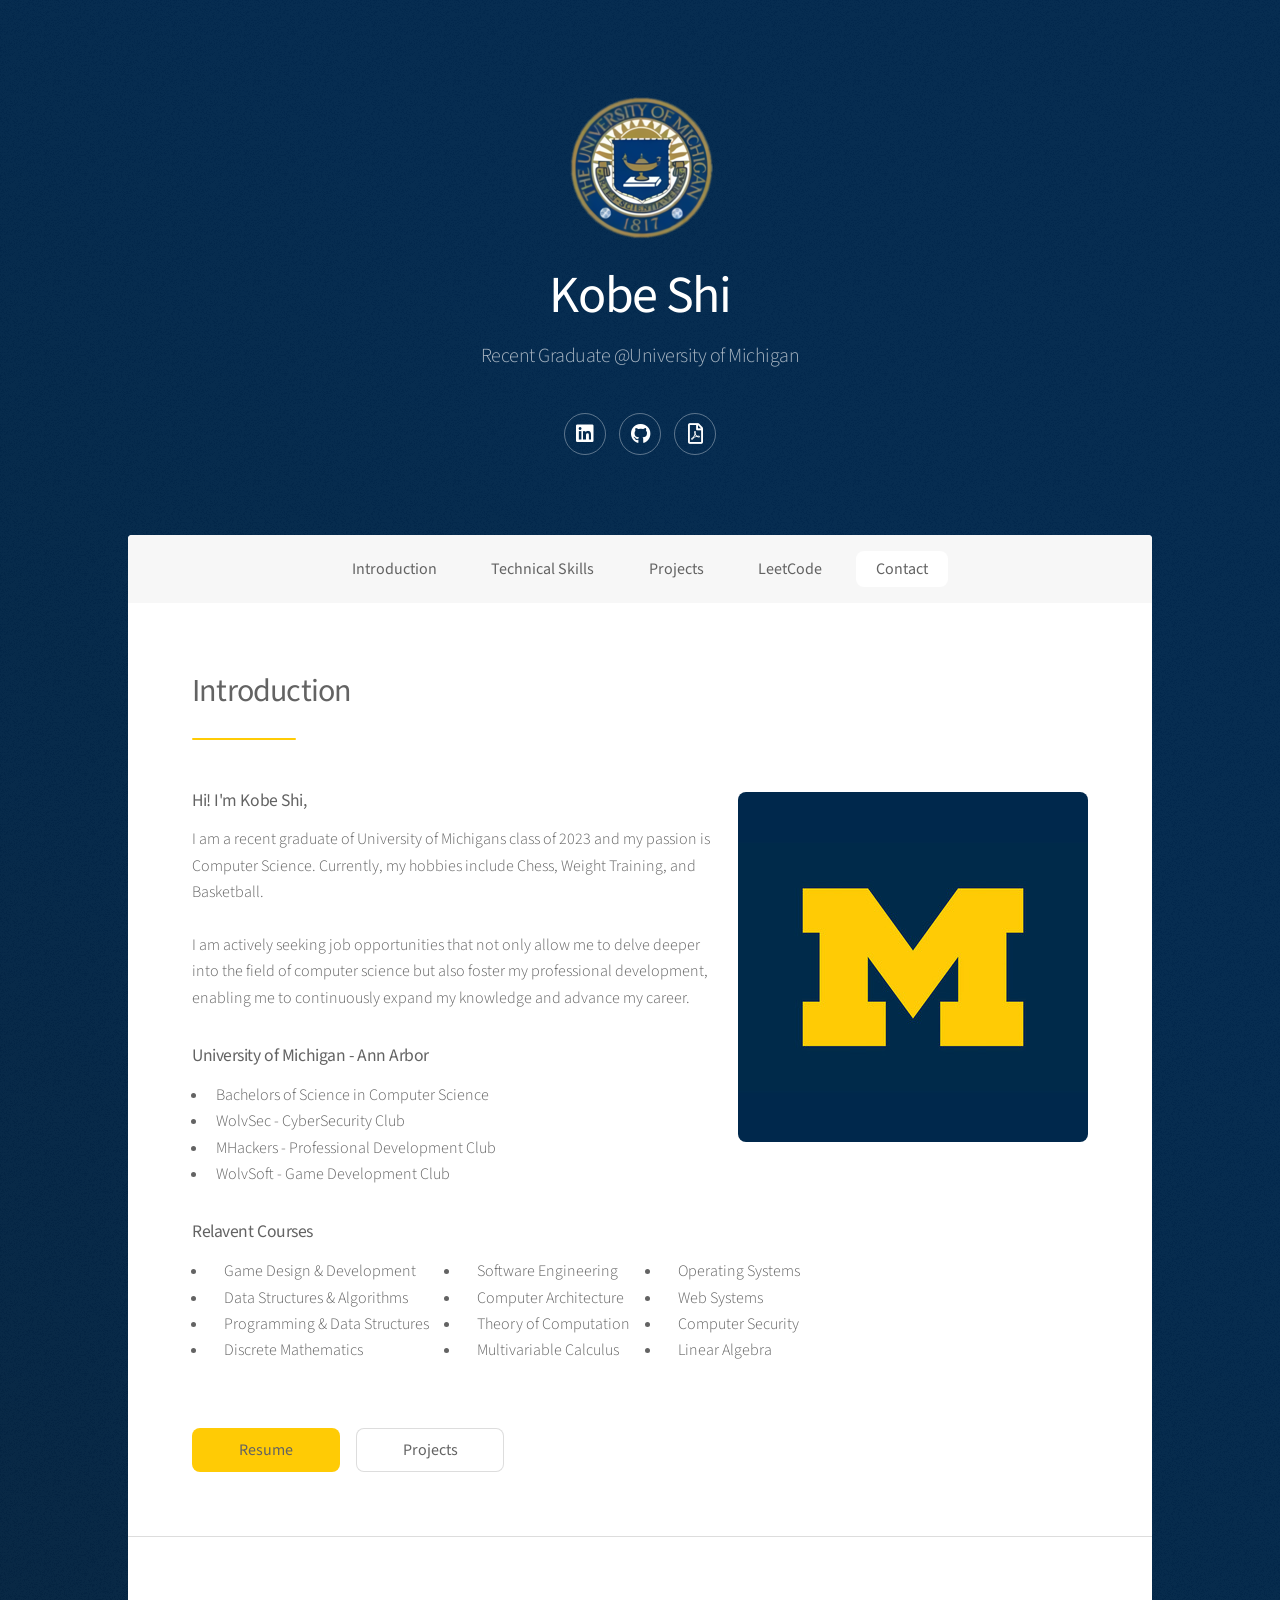
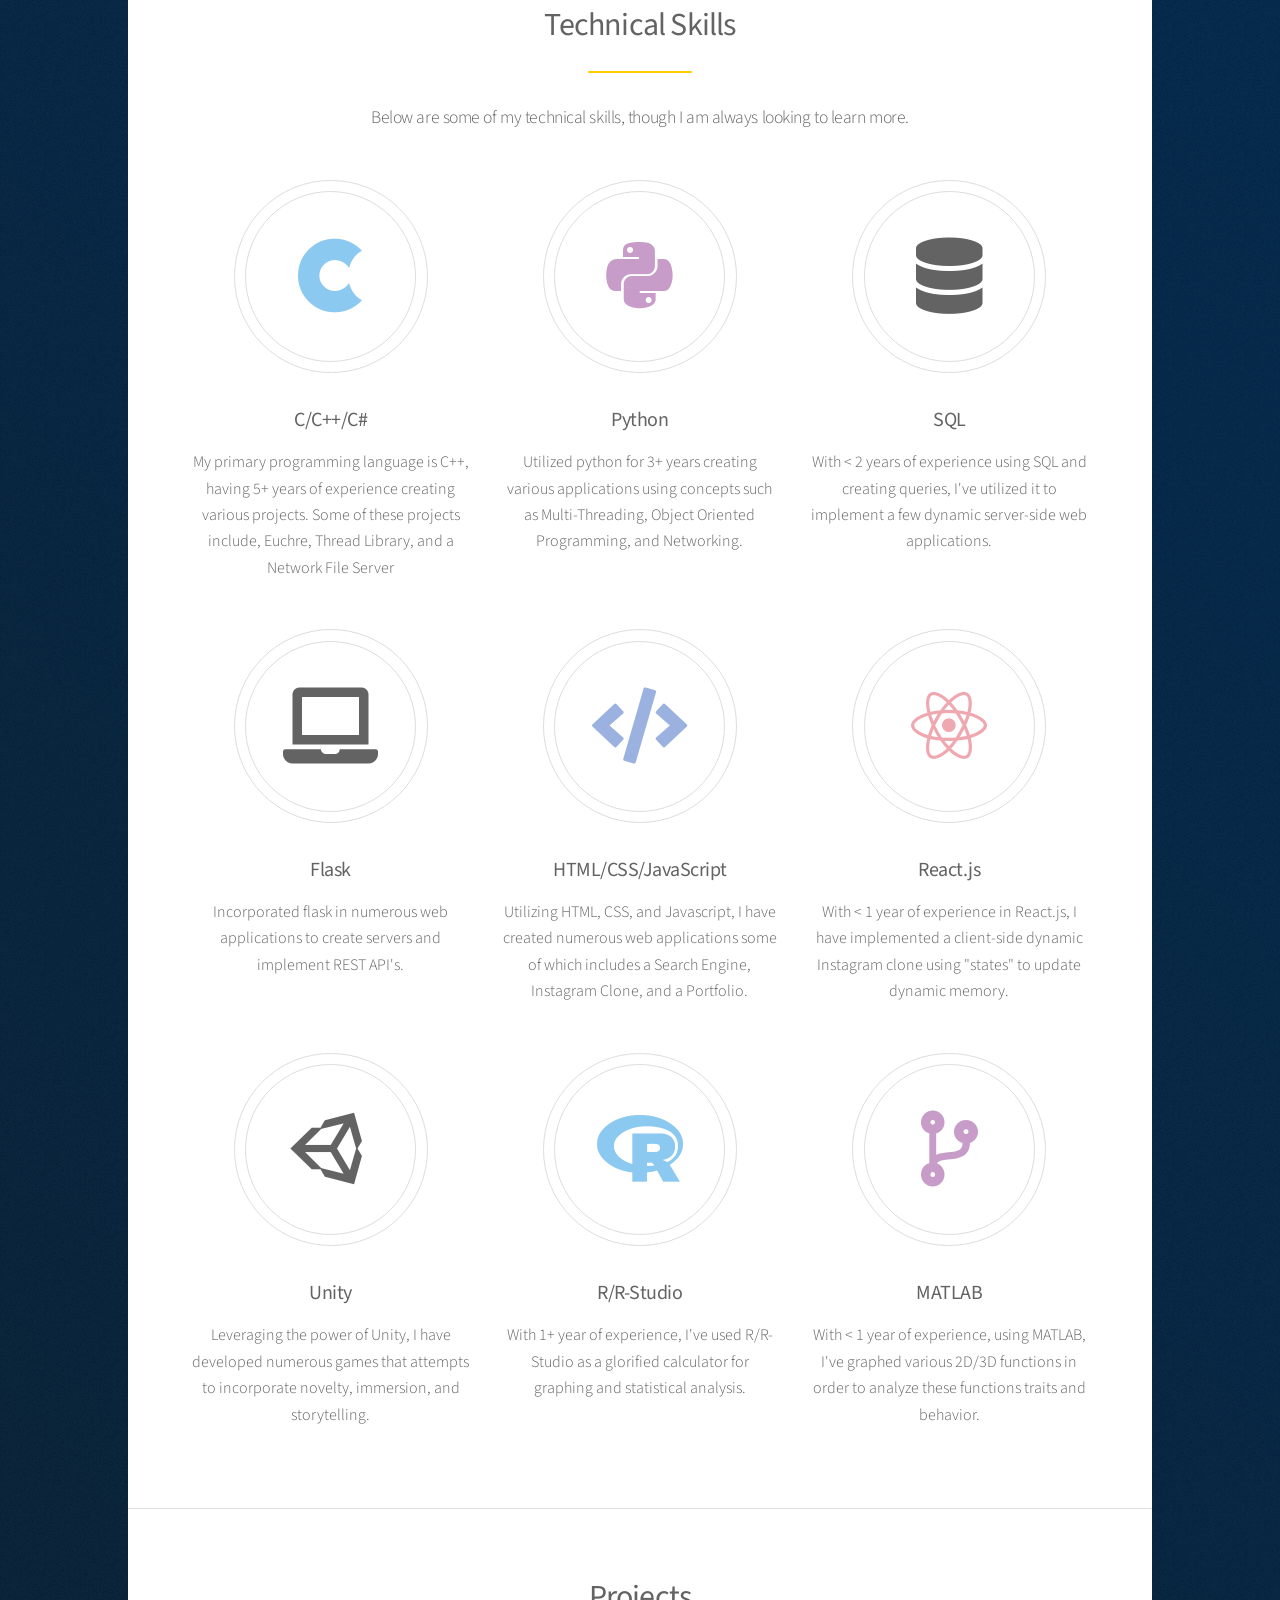
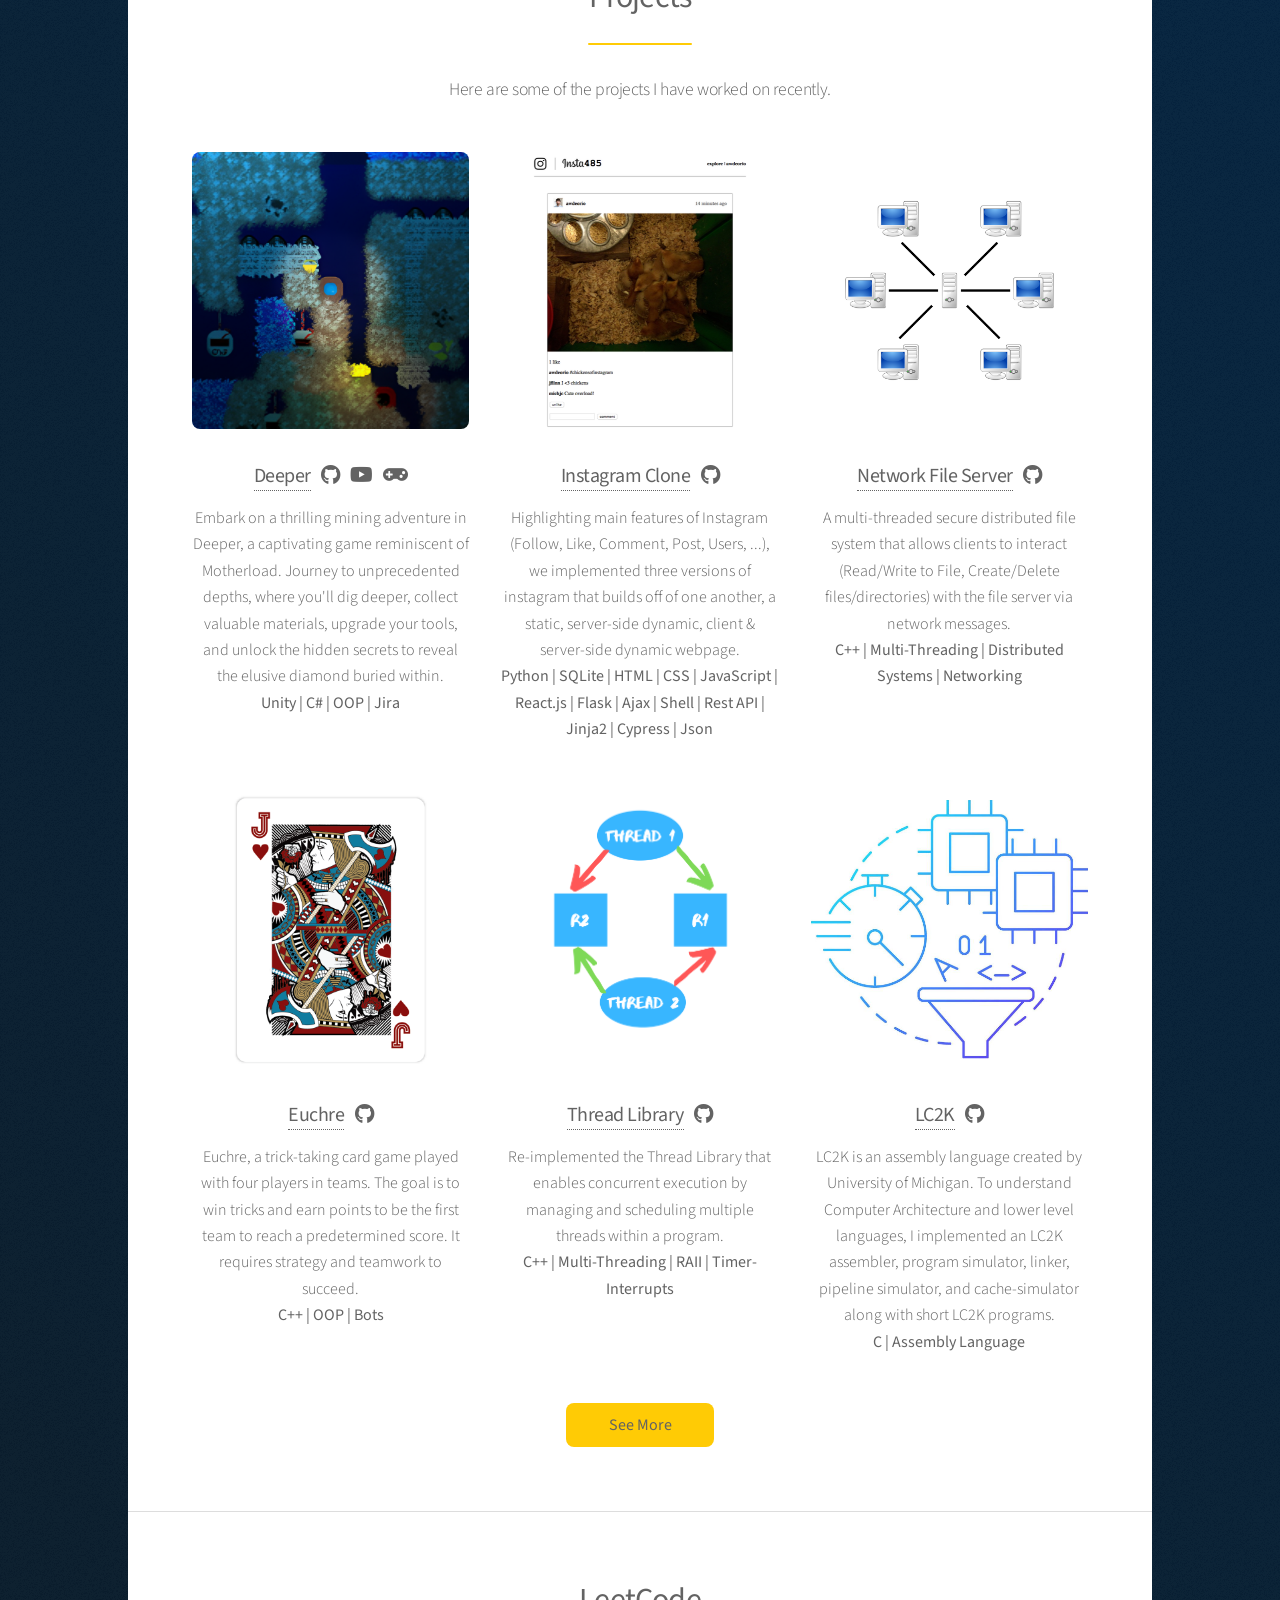
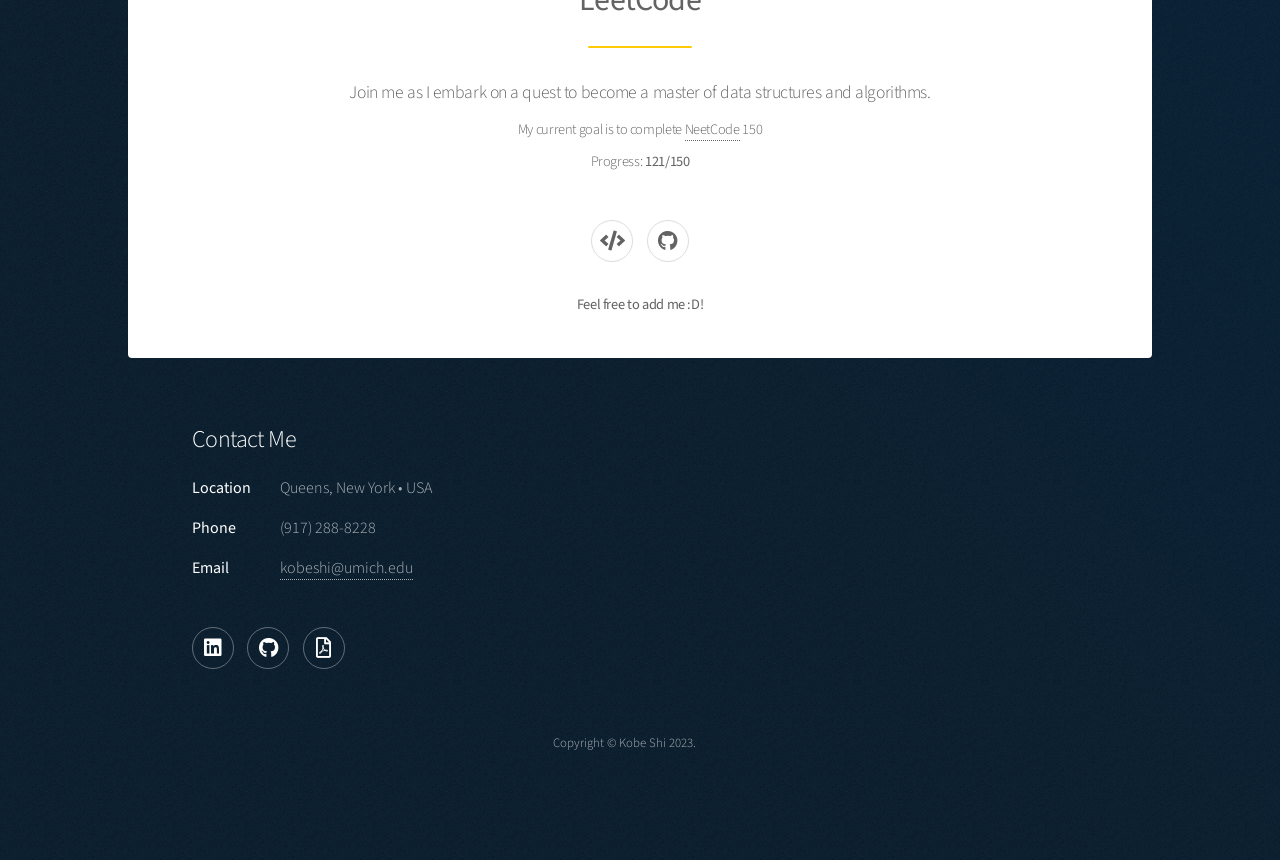
==== commit 46719ac2: "changes" ====
--- a/home.html
+++ b/home.html
@@ -127,7 +127,7 @@
 										<span class="icon major brands style2 fa-python"></span>
 										<h3><b>Python</b></h3>
 										<p>Utilized python for 3+ years creating various applications using concepts such as
-											MultiThreading, Object Oriented Programming, and Networking.
+											Multi-Threading, Object Oriented Programming, and Networking.
 										</p>
 									</li>
 									<li>
@@ -183,17 +183,19 @@
 								</header>
 								<ul class="features">
 									<li>
-										<a href="projects/Deeper.html"><span class="image fit"><img src="images/Deeper.png" alt="" /></a>
-											<h3><b>
-												<a href="projects/Deeper.html">Deeper</a> 
+										<a href="tba.html"><span class="image fit"><img src="images/Deeper.png" alt="" /></a>
+											<h3><b>
+												<a href="tba.html">Deeper</a> 
 												&nbsp;
 											</b>
 											
+											<a href="https://github.com/jkobeshi/Deeper" target="_blank" class="icon brands fa-github"><span class="label">Github</span></a>
+											&nbsp
 											<a href="https://www.youtube.com/watch?v=bWgh9uNAmPg" target="_blank" class="icon brands fa-youtube"><span class="label">Youtube</span></a>
-											<!-- &nbsp
-											<a href="https://www.youtube.com/watch?v=bWgh9uNAmPg" target="_blank" class="icon brands fa-github"><span class="label">Github</span></a> -->
-										
-											</h3>
+											&nbsp
+											<a href="https://aberration-games.itch.io/deeper" target="_blank" class="icon solid fa-gamepad"><span class="label">DevBlog1</span></a>
+											</h3>
+											
 											<p>Embark on a thrilling mining adventure in Deeper, a captivating game 
 											reminiscent of Motherload. Journey to unprecedented depths, 
 											where you'll dig deeper, collect valuable materials, upgrade your tools,
@@ -202,7 +204,14 @@
 									</li>
 									<li>
 										<a href="tba.html"><span class="image fit"><img src="images/Insta485.png" alt="" /></a>
-										<h3><b><a href="tba.html">Instagram Clone</a></b></h3>
+										
+											<h3><b>
+												<a href="tba.html">Instagram Clone</a> 
+												&nbsp;
+											</b>
+											<a href="https://github.com/jkobeshi/Instagram-Clone-Dynamic" target="_blank" class="icon brands fa-github"><span class="label">Github</span></a>
+											</h3>
+											
 										<p> Highlighting main features of Instagram (Follow, Like, Comment, Post, Users, ...),
 											we implemented three versions of instagram that builds off of one another,
 											a static, server-side dynamic, client & server-side dynamic webpage. 
@@ -211,7 +220,12 @@
 									</li>
 									<li>
 										<a href="tba.html"><span class="image fit"><img src="images/NFS.png" alt="" /></a>
-										<h3><b><a href="tba.html">Network File Server</a></b></h3>
+											<h3><b>
+												<a href="tba.html">Network File Server</a> 
+												&nbsp;
+											</b>
+											<a href="https://github.com/jkobeshi/Network-File-Server" target="_blank" class="icon brands fa-github"><span class="label">Github</span></a>
+											</h3>
 										<p> A multi-threaded secure distributed file system that allows clients to
 											interact (Read/Write to File, Create/Delete files/directories) with the 
 											file server via network messages.
@@ -219,7 +233,12 @@
 									</li>
 									<li>
 										<a href="tba.html"><span class="image fit"><img src="images/Euchre.png" alt="" /></a>
-										<h3><b><a href="tba.html">Euchre</a></b></h3>
+											<h3><b>
+												<a href="tba.html">Euchre</a> 
+												&nbsp;
+											</b>
+											<a href="https://github.com/jkobeshi/Euchre" target="_blank" class="icon brands fa-github"><span class="label">Github</span></a>
+											</h3>
 										<p> Euchre, a trick-taking card game played with 
 											four players in teams. The goal is to win tricks and earn points to be 
 											the first team to reach a predetermined score. It requires strategy 
@@ -228,14 +247,24 @@
 									</li>
 									<li>
 										<a href="tba.html"><span class="image fit"><img src="images/Threading-Deadlock.png" alt="" /></a>
-										<h3><b><a href="tba.html">Thread Library</a></b></h3>
+											<h3><b>
+												<a href="tba.html">Thread Library</a> 
+												&nbsp;
+											</b>
+											<a href="https://github.com/jkobeshi/Thread-Library" target="_blank" class="icon brands fa-github"><span class="label">Github</span></a>
+											</h3>
 										<p> Re-implemented the Thread Library that enables concurrent execution 
 											by managing and scheduling multiple threads within a program.
 											<br><b>C++ | Multi-Threading | RAII | Timer-Interrupts</b></p>
 									</li>
 									<li>
 										<a href="tba.html"><span class="image fit"><img src="images/LC2K.png" alt="" /></a>
-										<h3><b><a href="tba.html">LC2K</a></b></h3>
+											<h3><b>
+												<a href="tba.html">LC2K</a> 
+												&nbsp;
+											</b>
+											<a href="https://github.com/jkobeshi/LC2K-Advanced-Assembler" target="_blank" class="icon brands fa-github"><span class="label">Github</span></a>
+											</h3>
 										<p> LC2K is an assembly language created by University of Michigan. To understand
 											Computer Architecture and lower level languages, I implemented an LC2K
 											assembler, program simulator, linker, pipeline simulator, and cache-simulator
